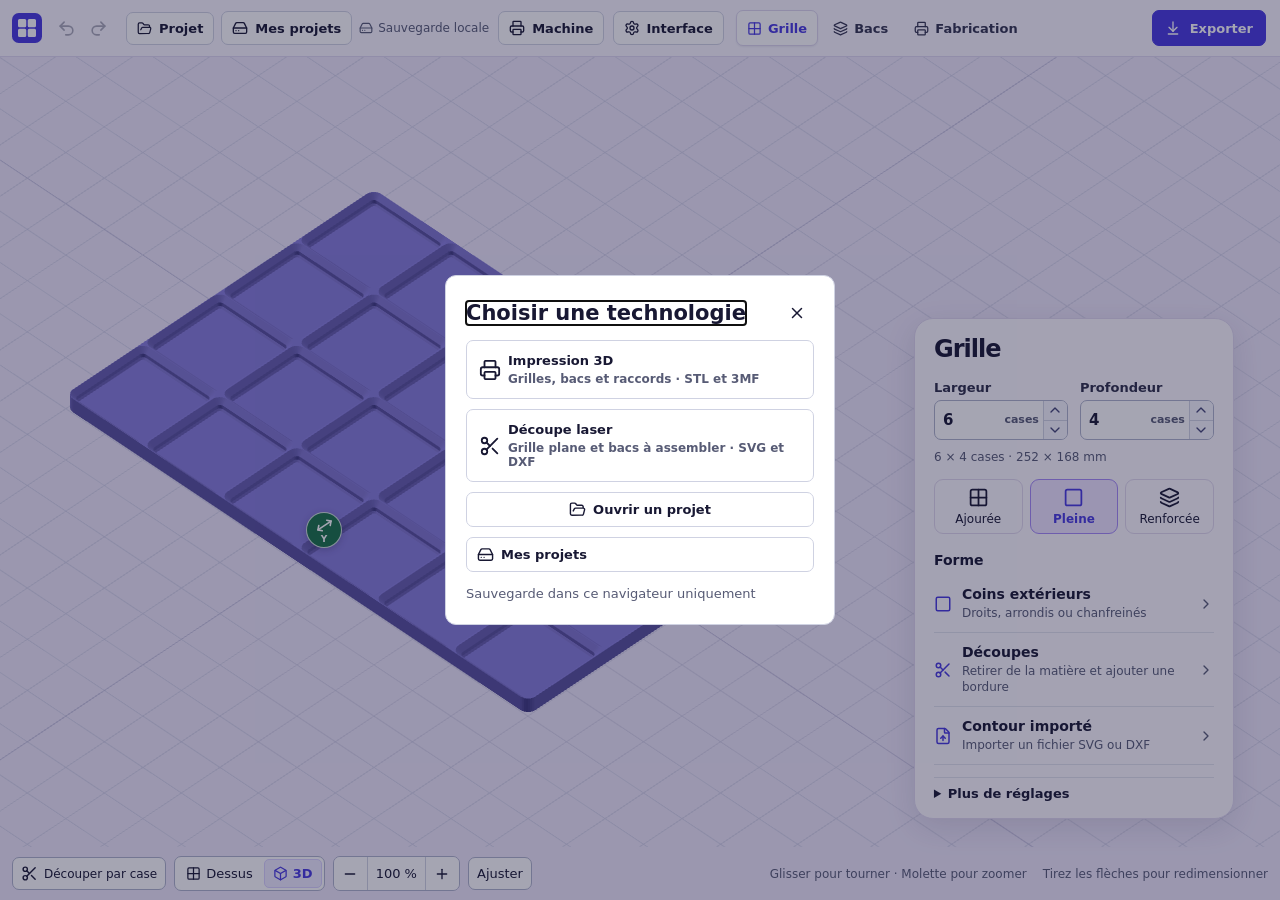
==== index.html @ 437041c2 "Publish browser-only Gridfinity workshop" ====
<!doctype html>
<html lang="fr">
  <head>
    <meta charset="UTF-8">
    <meta name="viewport" content="width=device-width, initial-scale=1.0, viewport-fit=cover, interactive-widget=resizes-content">
    <meta name="description" content="Concevez, découpez et préparez une grille Gridfinity pour l’impression 3D.">
    <meta name="theme-color" content="#ffffff">
    <link rel="icon" href="./gridfinity.svg" type="image/svg+xml">
    <title>Ultimate Gridfinity</title>
    <script type="module" crossorigin src="./assets/index-BSpb3ZmX.js"></script>
    <link rel="stylesheet" crossorigin href="./assets/index-CEDVmW9v.css">
  </head>
  <body>
    <div id="root"></div>
  </body>
</html>
---- assets/index-CEDVmW9v.css ----
:root{color:#181833;font-synthesis:none;--ink:#181833;--muted:#575b75;--border:#cfd2e2;--line:#e1e3ed;--accent:#4739df;--accent-hover:#382ac6;--accent-soft:#eeebff;--radius:7px;--workbench:#eee8fa;background:#fff;font-family:Inter,Segoe UI,system-ui,sans-serif}*,:before,:after{box-sizing:border-box}body{margin:0}button,input,select{color:inherit;font:inherit}button{cursor:pointer}button:disabled{opacity:.55;cursor:default}button:focus-visible,input:focus-visible,select:focus-visible,summary:focus-visible{outline:2px solid var(--accent);outline-offset:3px}button svg{flex:none}h1,h2,p,dl{margin:0}button,output{font-variant-numeric:tabular-nums}.visually-hidden{clip-path:inset(50%);white-space:nowrap;width:1px;height:1px;padding:0;position:absolute;overflow:hidden}.topbar{z-index:3;background:#f9f7ff;border-bottom:1px solid #ded8ef;grid-template-columns:minmax(max-content,1fr) auto minmax(max-content,1fr);align-items:center;min-height:57px;display:grid}.project-bar{align-items:center;gap:9px;padding:8px 12px;display:flex}.project-bar .project-controls{margin-left:4px}.brand-mark{flex:none}.stage-bar{display:contents}.stage-bar .primary{white-space:nowrap;grid-column:3;justify-self:end;width:auto;min-height:36px;margin-right:14px;padding:7px 12px;font-size:13px}.history-actions{gap:2px;display:flex}.history-actions button{width:30px;height:32px;padding:0}.history-actions button:disabled{opacity:.35;color:inherit;background:0 0}.technology-dialog .technology-choice{text-align:left;justify-content:flex-start;align-items:center;gap:12px;width:100%;margin-top:8px;padding:12px;display:flex}.technology-choice span{gap:4px;display:grid}.technology-choice small{color:var(--muted);font-size:12px}.outline-control{margin:12px 0}.grid-corner-controls{margin-bottom:12px}.corner-picker{grid-template-columns:1fr 1fr;gap:6px;margin:12px 0;display:grid}.corner-picker button{border:1px solid var(--border);border-radius:var(--radius);background:var(--panel,#fff);min-width:0;min-height:36px;color:var(--muted);padding:7px 6px;font-size:12px}.corner-picker button[aria-pressed=true]{border-color:var(--accent);background:var(--accent-soft);color:var(--accent)}.corner-picker .corner-preview{grid-column:1/-1;justify-items:center;gap:5px;display:grid}.corner-preview svg{width:100%;height:74px;overflow:visible}.corner-preview path{fill:var(--accent-soft);stroke:var(--accent);stroke-width:1.5px;vector-effect:non-scaling-stroke}.corner-preview circle{fill:var(--muted);opacity:.3}.corner-preview circle.active{fill:var(--accent);opacity:1}.corner-types{margin-bottom:10px}.corner-types button{flex-direction:column;flex:1;align-items:center;gap:4px;min-width:0;padding:7px 3px;font-size:12px;display:flex}.corner-types svg{fill:none;stroke:currentColor;stroke-width:1.8px;stroke-linecap:round;stroke-linejoin:round}.grid-corner-controls>.field{margin:10px 0}.outline-control .outline-preview{border:1px solid var(--line);border-radius:var(--radius);background:var(--workbench);width:100%;height:98px;fill:var(--accent-soft);stroke:var(--accent);stroke-width:.007px;margin:8px 0;padding:8px;display:block}.level-picker{border:1px solid var(--border);border-radius:var(--radius);background:var(--panel);align-items:center;gap:5px;min-width:0;padding:0 5px;display:flex}.level-picker select{min-width:0;max-width:100%;min-height:33px;color:var(--ink);background:var(--panel);border:0}.laser-toolpath{stroke:var(--accent);stroke-width:1px;stroke-dasharray:4 2;vector-effect:non-scaling-stroke;pointer-events:none}.laser-bin-fields{margin-top:12px}.laser-bin{cursor:pointer}.laser-bin :is(rect,path){fill-opacity:.42;stroke:var(--ink);stroke-width:1px;vector-effect:non-scaling-stroke}.laser-bin.selected :is(rect,path){stroke:var(--accent);stroke-width:2px}.laser-bin.conflict :is(rect,path){stroke:#b03c22;stroke-dasharray:4 2}.laser-bin text{fill:var(--ink);text-anchor:middle;dominant-baseline:central;font-weight:700}.laser-placement-target{cursor:pointer}.laser-placement-dot{fill:var(--accent);fill-opacity:.55;pointer-events:none}.laser-placement-target:is(:hover,:focus-visible) .laser-placement-dot{fill-opacity:1}.laser-bin-create,.laser-bin-measures{margin-block:12px}.laser-bin-options .checkbox-field{margin-top:8px}.laser-explode{align-items:center;gap:6px;display:inline-flex}.laser-explode[aria-pressed=true]{background:var(--accent-soft);color:var(--accent)}.laser-bin-view-select{max-width:100%;min-height:42px;font:inherit;color:var(--ink);background:var(--panel,white);border:1px solid var(--border);border-radius:var(--radius);padding:0 5px;font-size:16px;display:none}.laser-workbench-viewport{inset:0 var(--scene-reserve) 0 0;grid-template:minmax(0,1fr)/minmax(0,1fr);place-items:center;min-width:0;display:grid;position:absolute;overflow:hidden}.laser-panel-sheet{flex-direction:column;justify-content:center;align-items:center;gap:7px;width:min(94%,890px);height:92%;margin:0;display:flex}.laser-panel-sheet svg{width:100%;height:auto;max-height:calc(100% - 24px)}.laser-sheet-stock{fill:var(--panel,white)}.laser-panel-sheet path{fill-opacity:.4;stroke:var(--accent);stroke-width:1px;vector-effect:non-scaling-stroke}.laser-panel-sheet text{fill:var(--ink);text-anchor:middle;dominant-baseline:central;font-weight:700}.laser-panel-sheet figcaption{text-align:center;color:var(--muted);font-size:12px}.laser-interior-plan{-webkit-user-select:none;user-select:none;flex-direction:column;justify-content:center;align-items:center;gap:5px;width:min(90%,720px);height:88%;min-height:0;margin:0;display:flex}.laser-interior-plan svg{touch-action:none;width:100%;height:auto;min-height:0;max-height:calc(100% - 22px);display:block}.laser-interior-plan figcaption{color:var(--muted);text-align:center;font-size:12px}.laser-interior-rim,.laser-interior-floor{stroke-width:1px;vector-effect:non-scaling-stroke}.laser-interior-rim{fill:var(--accent-soft);stroke:var(--accent)}.laser-interior-floor{fill:var(--panel,white);stroke:var(--border)}.laser-divider{cursor:grab;touch-action:none}.laser-divider:active{cursor:grabbing}.laser-divider:focus{outline:none}.laser-divider-hit{stroke:#0000;stroke-width:26px;stroke-linecap:round;vector-effect:non-scaling-stroke}.laser-divider-shape,.laser-divider-number{stroke-width:1px;vector-effect:non-scaling-stroke;pointer-events:none}.laser-divider-shape{fill:#8394c4;stroke:#50628e}.laser-divider-number{fill:var(--panel,white);stroke:#50628e}.laser-divider:is(.selected,:hover) .laser-divider-shape{fill:var(--accent);stroke:var(--accent)}.laser-divider.selected .laser-divider-number{stroke:var(--accent);stroke-width:2px}.laser-divider:focus-visible .laser-divider-shape{stroke:var(--ink);stroke-width:1.5px;stroke-dasharray:3 2}.laser-divider text{fill:var(--ink);dominant-baseline:central;text-anchor:middle;pointer-events:none;font-weight:750}.laser-segment-controls{gap:13px;margin-top:12px;display:grid}.laser-interior-bin-picker{grid-template-columns:auto minmax(0,1fr);align-items:center;gap:8px}.laser-segment-controls .fields{gap:9px 12px;margin-top:0}.laser-divider-actions .secondary{justify-content:center;align-items:center;gap:5px;display:inline-flex}.laser-divider-add{grid-template-columns:repeat(2,minmax(0,1fr));display:grid}.laser-divider-add button{justify-content:center;min-width:0}.laser-divider-pick{flex-wrap:wrap;gap:5px;display:flex}.laser-divider-pick .secondary{min-width:40px;min-height:36px}.laser-divider-pick .secondary[aria-pressed=true]{border-color:var(--accent);background:var(--accent-soft);color:var(--accent)}.project-controls>button,.machine-trigger,.project-dialog .secondary,.control-details .secondary{align-items:center;gap:7px;display:flex}.project-dialog{border:1px solid var(--border);width:min(390px,100% - 30px);color:var(--ink);border-radius:11px;padding:20px}.project-dialog::backdrop{background:#17153762}.dialog-heading{justify-content:space-between;align-items:center;display:flex}.dialog-heading h2{font-size:21px}.project-dialog .secondary{width:100%;margin-top:10px}.machine-dialog{width:min(460px,100% - 24px);max-height:calc(100dvh - 24px)}.machine-dialog .dialog-heading h2:focus{outline:none}.machine-setup-help{margin-top:5px}.machine-profiles>.field,.machine-settings,.laser-stock-settings{margin-top:12px}.machine-dialog .input-wrap{height:44px}.machine-dialog .profile-form{border-top:1px solid var(--line);margin-top:14px;padding-top:3px}.machine-dialog .profile-form .secondary{width:auto}.machine-dialog .profile-form .icon-button{margin-top:10px}.machine-setup-actions{border-top:1px solid var(--line);grid-template-columns:minmax(0,1fr) minmax(0,1fr);align-items:stretch;gap:8px;margin-top:15px;padding-top:13px;display:grid}.machine-setup-actions .secondary{justify-content:center;margin-top:0}.machine-setup-actions button{min-width:0}.machine-trigger{white-space:nowrap}.machine-menu-dialog>:is(.field,.notice,.machine-empty,.machine-menu-measurement){margin-top:12px}.machine-menu-actions{margin-top:14px}.machine-menu-actions .secondary{justify-content:center}@media (width>=791px) and (width<=1100px){.project-bar :is(.machine-trigger,.interface-trigger) span{display:none}}@media (width>=791px) and (width<=900px) and (height>=561px){.project-controls>button span{display:none}}.step-nav{grid-column:2;align-items:center;gap:4px;display:flex}.step-nav button{border-radius:var(--radius);color:#33344f;white-space:nowrap;background:0 0;border:1px solid #0000;align-items:center;gap:6px;min-height:36px;padding:6px 10px;font-size:13px;font-weight:650;display:flex}.step-nav button:hover{background:#ffffff80}.step-nav button[aria-current]{color:var(--accent);background:#fff;border-color:#dcd6ed;box-shadow:0 1px 2px #2a244414}.workspace{--card-right:clamp(16px, 3.6vw, 56px);--card-width:clamp(255px, 25vw, 348px);--scene-reserve:calc(var(--card-right) + var(--card-width) + 12px);grid-template-rows:minmax(0,1fr);grid-template-columns:minmax(0,1fr);height:calc(100dvh - 57px);min-height:420px;display:grid;position:relative}.sidebar{right:var(--card-right);z-index:2;width:var(--card-width);background:#fcfaff;border:1px solid #dfd7ee;border-radius:19px;flex-direction:column;max-height:calc(100% - 132px);display:flex;position:absolute;bottom:clamp(65px,9vh,108px);box-shadow:0 9px 30px #30244f20}.step-body{overscroll-behavior:contain;scrollbar-width:thin;flex:1;min-height:0;padding:17px 19px;overflow:auto}.step-body .input-wrap{height:40px}.step-body .input-wrap input{padding-left:8px}.step-body .unit{padding-inline:3px 4px;font-size:11px}.step-body .number-stepper{flex-basis:24px}.workspace.drawing-open{--card-width:clamp(304px, 35vw, 490px)}[data-step=grid] .scene-dimension{display:none}[data-step=bins] .scene-dimension[style]{visibility:hidden;opacity:0;transition:opacity .12s,visibility 0s .24s}[data-step=bins] .scene-axis:is(:hover,:focus-within,:has(.scene-resize:active)) .scene-dimension[style]{visibility:visible;opacity:1;transition-delay:0s}.bin-drawing{border-bottom:1px solid var(--line);margin-bottom:16px;padding-bottom:13px}.drawing-heading{justify-content:space-between;align-items:center;gap:8px;margin-bottom:10px;display:flex}.drawing-heading h2{letter-spacing:-.035em;font-size:22px}.drawing-pdf{color:var(--accent);align-items:center;gap:5px;padding:5px 8px;display:flex}.drawing-caption{color:var(--muted);font-size:12px}.drawing-views{grid-template-columns:repeat(3,minmax(0,1fr));gap:6px;display:grid}.drawing-views button{border:1px solid var(--border);border-radius:var(--radius);background:#fff;justify-content:center;align-items:center;gap:5px;min-height:35px;padding:4px;font-size:13px;font-weight:650;display:flex}.drawing-views button[aria-pressed=true]{background:var(--accent-soft);color:var(--accent);border-color:#af9cf3}.drawing-sheet,.drawing-placeholder{aspect-ratio:1.5;width:100%;min-height:150px;max-height:min(29dvh,280px);margin-top:8px;display:block}.drawing-placeholder{text-align:center;color:var(--muted);place-items:center;font-size:13px;display:grid}.drawing-caption{margin-top:3px}.drawing-cut-position{color:var(--muted);align-items:center;gap:8px;font-size:12px;display:flex}.drawing-cut-position input{width:0;min-width:40px;accent-color:var(--accent);flex:1}.drawing-cut-position span:last-child{text-align:right;white-space:nowrap;min-width:62px}.drawing-stock{fill:#f0edf7;stroke:#817d94;stroke-width:1.15px;vector-effect:non-scaling-stroke}.drawing-sockets rect{fill:#fff;stroke:#a39cb2;stroke-width:.8px;vector-effect:non-scaling-stroke}.drawing-cut{fill:#e3d6ff;stroke:#a083da;stroke-width:.85px;vector-effect:non-scaling-stroke}.drawing-selected{stroke:#32235c;stroke-width:2px;vector-effect:non-scaling-stroke}.drawing-hatch{fill:none;stroke:#9b7ded;stroke-width:.85px;vector-effect:non-scaling-stroke}.drawing-dimension line{stroke:#36334d;stroke-width:1px;vector-effect:non-scaling-stroke}.drawing-dimension text{fill:var(--ink);font-weight:700}.card-heading{justify-content:space-between;align-items:center;gap:8px;display:flex}.card-action{color:var(--accent);white-space:nowrap;background:0 0;border:0;border-radius:5px;align-items:center;gap:5px;padding:5px 6px;font-size:13px;font-weight:650;display:flex}.card-action:hover:not(:disabled){background:var(--accent-soft)}.grid-card-size{color:var(--muted);margin-top:10px;font-size:12px}.sidebar .grid-types{background:0 0;border:0;gap:7px;padding:0}.sidebar .grid-types button{border:1px solid #e1d9ed;border-radius:9px;align-content:center;justify-items:center;gap:4px;min-height:55px;font-size:12px;display:grid}.sidebar .grid-types button[aria-pressed=true]{background:#eee5ff;border-color:#a58af6}.sidebar .grid-card-options{border:0;border-top:1px solid var(--line);border-radius:0;padding:8px 0 0}.grid-card-options .grid-modes{margin:10px 0}.bin-color-swatch{vertical-align:-2px;border:1px solid #18183330;border-radius:4px;flex:none;width:15px;height:15px;display:inline-block}.bin-color-field{align-items:center;gap:5px;font-size:12px;font-weight:650;display:flex}.bin-color-field input{border:1px solid var(--border);cursor:pointer;background:#fff;border-radius:7px;width:34px;height:32px;padding:3px}.section-title{margin-bottom:16px}.section-title h1{letter-spacing:-.04em;font-size:24px;font-weight:745;line-height:1.14}.section-title p{color:var(--muted);margin-top:5px;font-size:13px;line-height:1.4}.dimension-settings{border-top:1px solid var(--line);margin-top:12px;padding-top:12px}.dimension-settings>.custom-units{margin-bottom:10px}.primary{border:1px solid var(--accent);border-radius:var(--radius);background:var(--accent);color:#fff;justify-content:center;align-items:center;gap:9px;width:100%;min-height:49px;padding:11px 9px;font-size:15px;font-weight:700;display:flex}.primary:hover:not(:disabled){background:var(--accent-hover)}.segments{border:1px solid var(--border);border-radius:var(--radius);background:#f7f7fc;margin-bottom:18px;padding:3px;display:flex}.segments button{background:0 0;border:1px solid #0000;border-radius:5px;flex:1;min-height:33px;font-size:14px}.segments button[aria-pressed=true]{color:var(--accent);background:#fff;border-color:#c8c2fa;font-weight:700}.grid-modes{grid-template-columns:repeat(2,minmax(0,1fr));gap:3px;display:grid}.grid-modes button,.custom-units button{white-space:nowrap;padding-inline:5px;font-size:13px}.custom-units{margin-bottom:12px}.fields{grid-template-columns:repeat(2,minmax(0,1fr));gap:13px 12px;display:grid}.field{color:#2d2e48;align-content:end;gap:5px;min-width:0;font-size:13px;font-weight:560;display:grid}.field select{border-radius:var(--radius);background:#fff;border:1px solid #aeb3ca;width:100%;min-width:0;height:39px;padding:5px 8px;font-size:14px}.variant-setting{margin-top:15px}.grid-types{gap:3px;margin-bottom:0}.grid-types button{flex:1 1 0;padding-inline:4px;font-size:13px}.variant-setting .help{margin-top:6px}.input-wrap{border-radius:var(--radius);background:#fff;border:1px solid #aeb3ca;align-items:center;min-width:0;height:50px;display:flex}.input-wrap:focus-within{border-color:var(--accent);box-shadow:0 0 0 2px #4739df24}.input-wrap.invalid{border-color:#b14229}.input-wrap input{width:100%;min-width:0;color:var(--ink);font-variant-numeric:tabular-nums;background:0 0;border:0;outline:none;padding:8px 0 8px 10px;font-size:15px}.input-wrap input:focus-visible{outline:none}.unit{color:var(--muted);padding:0 7px 0 4px;font-size:12px}.number-stepper{border-left:1px solid var(--border);flex:0 0 31px;grid-template-rows:1fr 1fr;align-self:stretch;display:grid}.number-stepper button{color:#424474;touch-action:manipulation;background:#f6f6fd;border:0;place-items:center;padding:0;display:grid}.number-stepper button:first-child{border-radius:0 6px 0 0}.number-stepper button:last-child{border-top:1px solid var(--border);border-radius:0 0 6px}.number-stepper button:hover:not(:disabled){background:var(--accent-soft);color:var(--accent)}.number-stepper button:focus-visible{z-index:1;outline-offset:-2px}.measurement{border:1px solid var(--line);border-radius:var(--radius);background:#f9f9fe;margin-top:22px;padding:8px 11px;font-size:13px}.measurement div{justify-content:space-between;gap:8px;padding:7px 0;display:flex}.measurement div+div{border-top:1px solid var(--line)}.measurement dt{color:var(--muted)}.measurement dd{white-space:nowrap;font-variant-numeric:tabular-nums;margin:0;font-weight:720}.help{color:var(--muted);margin-top:13px;font-size:13px;line-height:1.5}.sample{color:var(--accent);background:0 0;border:none;justify-content:center;align-items:center;gap:7px;margin-top:15px;padding:8px 0;font-size:13px;font-weight:640;display:flex}.sample:hover{text-decoration:underline}.shape-buttons{grid-template-columns:repeat(2,minmax(0,1fr));gap:9px;display:grid}.shape-buttons button{border-radius:var(--radius);background:#fff;border:1px solid #aeb3ca;align-content:center;justify-items:center;gap:6px;min-height:72px;padding:8px 4px;font-size:14px;font-weight:580;display:grid}.shape-buttons button.active,.shape-buttons button:hover:not(:disabled){border-color:var(--accent);background:var(--accent-soft)}.shape-buttons button.active svg{color:var(--accent)}.cut-section,.print-list,.draw-help{border-top:1px solid var(--line);margin-top:20px;padding-top:16px}.cut-list{scrollbar-width:thin;gap:4px;max-height:126px;margin-bottom:13px;display:grid;overflow:auto}.cut-row{border-radius:var(--radius);min-height:38px;display:flex}.cut-row.active,.files li.active{background:var(--accent-soft)}.cut-row:hover,.files li:hover{background:#f3f1ff}.cut-row>button:first-child{text-align:left;background:0 0;border:0;flex:1;align-items:center;gap:9px;padding:8px;font-size:14px;display:flex}.cut-row.active>button:first-child{font-weight:720}.icon-button{background:0 0;border:0;border-radius:5px;place-items:center;padding:8px;display:inline-grid}.icon-button:hover{color:var(--accent);background:#e6e1ff}.vertices{color:#31324e;margin-top:13px;font-size:13px}.vertices summary{cursor:pointer;width:fit-content;font-weight:650}.reference-mode{margin-bottom:11px}.reference-mode button{font-size:12px}.vertex-choice{align-items:center;gap:10px;margin:9px 0;display:flex}.vertex-choice select{border:1px solid var(--border);background:#fff;border-radius:5px;flex:1;min-width:0;padding:6px 8px}.draw-help h2{font-size:15px}.draw-help p{color:var(--muted);margin:5px 0 9px;font-size:13px;line-height:1.45}.draw-actions{align-items:center;gap:7px;display:flex}.secondary{border:1px solid var(--border);border-radius:var(--radius);background:#fff;padding:8px 10px;font-size:13px;font-weight:650}.control-details{border:1px solid var(--line);border-radius:var(--radius);margin-top:12px;padding:9px 10px}.control-details summary{cursor:pointer;font-size:13px;font-weight:700}.control-details .fields,.control-details>.field,.profile-form>.field{margin-top:10px}.control-details .help{margin:8px 0}.control-actions{align-items:center;gap:8px;display:flex}.profile-apply{margin-top:7px}.text-field{border-radius:var(--radius);background:#fff;border:1px solid #aeb3ca;width:100%;padding:8px 9px}.bin-suggestion{margin:8px 0;font-size:13px}.space-actions{gap:6px;display:grid}.checkbox-field{align-items:center;gap:7px;margin-top:10px;font-size:13px;display:flex}.cut-border-controls>.field{margin-top:8px}.control-heading{margin-bottom:9px;font-size:14px;font-weight:740}.connector-setting{margin-top:16px}.connector-setting>.field+.field,.connector-setting .help{margin-top:8px}.clearance-presets,.connector-filter{align-items:center;gap:6px;margin-top:8px;display:flex}.clearance-presets{flex-wrap:wrap}.clearance-presets button{padding:5px 7px;font-size:12px}.clearance-presets button[aria-pressed=true]{border-color:var(--accent);color:var(--accent);background:var(--accent-soft)}.connector-comparison{margin-top:12px}.connector-filter{font-size:12px}.connector-filter input{accent-color:var(--accent)}.connector-choices,.junction-rows{margin:8px 0 0;padding:0;list-style:none}.connector-choices li,.junction-rows li{border-top:1px solid var(--line);padding:8px 5px;font-size:13px}.connector-choices li.active,.junction-rows li.active{background:var(--accent-soft)}.connector-choices small,.junction-rows small{color:var(--muted);overflow-wrap:anywhere;margin-top:3px;display:block}.connector-choices .connector-best{color:#176554;font-weight:700}.connector-choices .file-download{margin-top:5px}.junction-list{margin-bottom:10px}.junction-count{color:var(--muted);margin-left:5px;font-weight:550}.junction-rows li{justify-content:space-between;align-items:flex-start;gap:5px;display:flex}.junction-rows .junction-open{color:#854516}.connector-status{margin-block:7px}.usable-area,.assembled-size{color:var(--muted);flex-wrap:wrap;justify-content:space-between;gap:4px 8px;font-size:13px;display:flex}.usable-area{margin-top:12px}.assembled-size{margin-top:6px}.usable-area strong,.assembled-size strong{color:var(--ink)}.print-summary{letter-spacing:-.02em;font-size:18px;font-weight:740}.cell-count{color:#87530f;margin-top:4px;font-size:13px;font-weight:650}.notice{border-radius:var(--radius);color:#754711;background:#fff7ea;border:1px solid #edd2a7;margin:10px 0;padding:9px 10px;font-size:13px;line-height:1.38}.notice.error{color:#8d2e1a;background:#fff1ed;border-color:#efc7bc}.files{margin:11px 0 0;padding:0;list-style:none}.files li{border-top:1px solid var(--line);justify-content:space-between;align-items:center;gap:3px;min-height:46px;padding:4px;display:flex}.file-piece{text-align:left;background:0 0;border:0;flex:1;align-items:center;gap:9px;padding:4px 0;font-size:13px;display:flex}.file-piece small{color:var(--muted);margin-top:2px;font-size:12px;display:block}.file-number{background:var(--accent-soft);min-width:25px;height:25px;color:var(--accent);border-radius:50%;place-items:center;font-weight:720;display:grid}.file-download{border:1px solid var(--border);background:#fff;border-radius:5px;justify-content:center;align-items:center;gap:4px;min-height:31px;padding:4px 6px;font-size:12px;display:flex}.file-download:hover:not(:disabled){border-color:var(--accent);color:var(--accent)}.clip-file>span{padding-left:5px;font-size:13px}.clip-file strong{color:#087c6e;margin-left:4px}.download-status{color:#276c60;text-align:center;overflow-wrap:anywhere;margin-top:7px;font-size:12px}.print-tabs{margin-bottom:13px}.print-tabs+.download-status{margin-bottom:10px}.print-tabs button{min-width:0;padding-inline:2px;font-size:12px}.workspace.notice-open{--card-right:20px;--card-width:clamp(268px, 23vw, 314px);background:var(--workbench)}.notice-open .sidebar{max-height:calc(100% - 56px);top:28px;bottom:auto}.notice-preview{min-width:0;min-height:0;padding:19px calc(var(--scene-reserve) + 12px) 11px 22px;grid-template-rows:minmax(0,1fr) auto;display:grid}.notice-scroll{min-height:0;padding:9px 7px 12px;overflow:auto}.notice-spread{grid-template-columns:repeat(2,minmax(0,1fr));place-items:start center;gap:14px;display:grid}.notice-spread:has(>:only-child){grid-template-columns:minmax(0,1fr)}.notice-paper{background:#fff;border:1px solid #dad3e9;border-radius:5px;width:min(100%,70.7dvh - 111.706px);min-width:0;height:auto;font-family:Arial,Helvetica,sans-serif;display:block;box-shadow:0 5px 15px #30244f18}.notice-spread.enlarged{grid-template-columns:minmax(595px,1fr)}.notice-spread.enlarged .notice-paper{width:min(100%,680px)}.notice-pagination{justify-content:center;align-items:center;gap:9px;display:flex}.notice-pagination button{place-items:center;min-height:32px;padding:3px 7px;display:inline-grid}.notice-pagination .notice-zoom{align-items:center;gap:5px;margin-left:5px;display:inline-flex}.notice-pagination output,.notice-empty{color:var(--muted);font-size:13px}.notice-empty{text-align:center;margin:30px auto}.notice-sections{gap:7px;margin-block:5px 13px;display:grid}.notice-sections button{text-align:left;align-items:center;gap:8px;min-height:41px;display:flex}.notice-sections button svg:last-child{margin-left:auto}.notice-sections button[aria-pressed=true]{color:var(--accent);background:var(--accent-soft);border-color:#bbb1f2}.notice-download{margin-bottom:8px}.notice-ink{margin-bottom:12px}.notice-ink button{font-size:12px}@media (width<=1090px){.notice-spread{grid-template-columns:minmax(0,1fr)}.notice-paper:nth-child(2){display:none}}.plan{background:var(--workbench);grid-area:1/1;grid-template-rows:minmax(0,1fr) auto;grid-template-columns:auto minmax(0,1fr);min-width:0;min-height:0;display:grid;overflow:hidden}.plan-heading,.plan-footer{justify-content:space-between;align-items:center;gap:12px;padding:9px 12px;display:flex}.plan-heading{grid-area:2/1}.plan-footer{grid-area:2/2;justify-self:end}.plan-tools{flex-wrap:wrap;flex:auto;align-items:center;gap:8px;display:flex}.cell-tool{border-radius:var(--radius);white-space:nowrap;background:#fff;border:1px solid #aeb3ca;align-items:center;gap:6px;min-height:33px;padding:5px 8px;font-size:12px;display:flex}.cell-tool[aria-pressed=true]{color:#794207;background:#ffecd0;border-color:#b5640b}.view-switch{border-radius:var(--radius);background:#fff;border:1px solid #aeb3ca;gap:2px;padding:2px;display:flex}.view-switch button{white-space:nowrap;background:0 0;border:1px solid #0000;border-radius:5px;justify-content:center;align-items:center;gap:5px;height:29px;padding:0 8px;font-size:13px;display:flex}.view-switch button[aria-pressed=true]{background:var(--accent-soft);color:var(--accent);border-color:#d9d1ff;font-weight:680}.view-switch button:hover:not(:disabled){color:var(--accent)}.zoom-tools{flex:none;align-items:center;gap:8px;display:flex}.zoom-tools button,.zoom-tools output{background:#fff;place-items:center;height:33px;padding:0 8px;font-size:13px;display:grid}.zoom-tools button:hover:not(:disabled){color:var(--accent);background:var(--accent-soft)}.zoom-group{border-radius:var(--radius);border:1px solid #aeb3ca;display:flex;overflow:hidden}.zoom-group button{border:0;width:33px}.zoom-group button:focus-visible{outline-offset:-3px}.zoom-group output{border-left:1px solid var(--border);border-right:1px solid var(--border);min-width:59px}.fit-button{border-radius:var(--radius);border:1px solid #aeb3ca}.paper{grid-area:1/1/2/-1;min-height:0;display:grid;position:relative}.plan-canvas{display:contents}.mobile-tool-icon,.mobile-panel-bar{display:none}.plan-canvas>svg{touch-action:none;-webkit-user-select:none;user-select:none;cursor:grab;width:100%;height:100%;min-height:0;transition:opacity .18s;display:block}.plan-canvas>svg:active{cursor:grabbing}.plan-canvas>svg.drawing,.plan-canvas>svg.drawing *{cursor:crosshair}.plan-canvas.showing-3d>svg{opacity:0;pointer-events:none}.scene3d{opacity:0;pointer-events:none;background:var(--workbench);min-height:0;transition:opacity .24s;display:grid;position:absolute;inset:0;overflow:hidden}.scene3d.active{opacity:1;pointer-events:auto}.scene3d canvas{touch-action:none;cursor:grab;width:100%;height:100%;min-height:0;display:block}.scene3d canvas:active{cursor:grabbing}.scene3d canvas:focus-visible{outline:2px solid var(--accent);outline-offset:-3px}.scene-labels{pointer-events:none;position:absolute;inset:0}.scene-labels span{color:#4231c5;background:#fff;border:1px solid #5a45cf;border-radius:50%;place-items:center;min-width:25px;min-height:25px;padding:2px 4px;font-size:12px;font-weight:740;display:grid;position:absolute;top:0;left:0;box-shadow:0 1px 4px #30246b28}.scene-labels .selected{color:#fff;background:var(--accent)}.scene-options{bottom:7px;left:0;right:var(--scene-reserve);pointer-events:none;flex-wrap:wrap;justify-content:center;align-items:center;gap:10px;padding-inline:8px;display:flex;position:absolute}.print-visibility{pointer-events:auto}.print-visibility-select{display:none}.explode-button{pointer-events:auto;background:#fff;border:1px solid #c8c3e4;border-radius:8px;justify-content:center;align-items:center;gap:6px;min-height:43px;display:flex;box-shadow:0 2px 5px #30246b0c}.explode-button:hover,.explode-button[aria-pressed=true]{color:#3928c7;background:#e8e1ff}.scene-dimensions{pointer-events:none;position:absolute;inset:0}.scene-dimension{color:#fff;pointer-events:auto;background:#201c2d;border-radius:17px;width:130px;padding:6px 7px 5px 11px;position:absolute;top:0;left:0;box-shadow:0 3px 12px #28213b2e}.scene-dimension:not([style]){visibility:hidden}.scene-resize{background:var(--axis-color);color:#fff;cursor:grab;touch-action:none;-webkit-user-select:none;user-select:none;pointer-events:auto;border:1px solid #ffffffc9;border-radius:50%;grid-template-rows:18px 10px;align-content:center;place-items:center;width:36px;height:36px;display:grid;position:absolute;top:0;left:0;box-shadow:0 2px 7px #27204b45}.scene-resize:not([style]){visibility:hidden}.scene-resize svg{transform:rotate(var(--resize-angle));pointer-events:none}[data-axis=width]{--axis-color:#a92c40}[data-axis=depth]{--axis-color:#187347}[data-axis=height]{--axis-color:#2257ad}.scene-axis-letter{pointer-events:none;font-size:9px;font-weight:800;line-height:1}.scene-resize:hover,.scene-resize:active{background:color-mix(in srgb, var(--axis-color), black 18%)}.scene-resize:active{cursor:grabbing}.scene-resize:focus-visible{outline:2px solid var(--axis-color);outline-offset:3px}.section-indicator{color:#392589;background:#e7e1ff;border-radius:7px;margin:0;padding:6px 10px;font-size:12px;font-weight:650}.drawing-selection{margin-bottom:10px}.stretch-feedback{z-index:1;border-radius:var(--radius);color:#165c4b;pointer-events:none;background:#f5fffa;border:1px solid #b3d9ce;max-width:min(380px,100% - 24px);padding:8px 11px;font-size:13px;font-weight:650;position:absolute;bottom:12px;left:12px}.stretch-feedback.blocked{color:#834b19;background:#fff6e9;border-color:#eccb9b}.scene-dimension .field{color:#ece7fa;gap:1px}.scene-dimension .field label{white-space:nowrap;font-size:11px}.scene-dimension .input-wrap{background:0 0;border:0;border-radius:5px;height:31px}.scene-dimension .input-wrap:focus-within{box-shadow:0 0 0 2px #a99aff}.scene-dimension .input-wrap.invalid{box-shadow:0 0 0 2px #fba287}.scene-dimension .input-wrap input{color:#fff;padding:1px 0;font-size:17px;font-weight:720}.scene-dimension .unit{color:#e0d9f2;padding:0 4px 0 0;font-size:10px}.scene-dimension .number-stepper{border:0;flex-basis:23px}.scene-dimension .number-stepper button{color:#fff;background:#ffffff16;border-color:#ffffff28}.scene-dimension .number-stepper button:hover:not(:disabled){color:#fff;background:#ffffff34}.scene-dimension .number-stepper svg{width:13px;height:13px}.explode-button{min-height:38px;color:var(--accent);padding:6px 14px;font-size:13px;font-weight:680}.scene-help{color:var(--muted);flex-wrap:wrap;align-items:center;gap:5px 16px;font-size:12px;display:flex}.scene-conflict-note{color:#8d430a;font-weight:650}.scene-fit-bin{border-radius:var(--radius);color:#783706;background:#fff7e9;border:1px solid #a65b26;max-width:calc(100% - 24px);min-height:38px;padding:7px 12px;font-size:13px;font-weight:700;position:absolute;top:12px;left:12px;box-shadow:0 2px 8px #34204726}.scene-fit-bin:hover{background:#ffe9cc}.scene-touch{display:none}.scene-clip-note{align-items:center;gap:5px;display:inline-flex}.viewer-status{border:1px solid var(--border);color:var(--muted);background:#fff;border-radius:6px;padding:5px 8px;font-size:12px;position:absolute;inset:8px 8px auto auto}.scene-unavailable{color:var(--muted);font-size:12px}.empty-plan{color:var(--muted);text-align:center;pointer-events:none;place-self:center;padding:10px;position:absolute}.dimensions{pointer-events:none;text-anchor:middle;fill:var(--ink);font-weight:740}.dimensions line{stroke:#30304b;stroke-width:1px;vector-effect:non-scaling-stroke}.stock,.socket-rim,.socket-floor,.cut-shape,.cut-handle,.affected,.affected-split,.seam,.clip,.print-piece{vector-effect:non-scaling-stroke}.stock{fill:#ece8ff;stroke:#494569;stroke-width:1.25px}.sockets{pointer-events:none}.socket-rim{fill:#ffffff65;stroke:#696485;stroke-width:.85px}.socket-floor{fill:#fefeff;stroke:#6c688c;stroke-width:.8px}.magnet-pocket{fill:#c4b9e5;stroke:#69598e;stroke-width:.9px;vector-effect:non-scaling-stroke}.weight-pocket{fill:none;stroke:#69598e;stroke-dasharray:3 2;vector-effect:non-scaling-stroke}.screw-hole{fill:#51466f}.edge-guides{pointer-events:none}.edge-guides line{stroke:#9c550d;stroke-width:1.2px;stroke-dasharray:3 3;vector-effect:non-scaling-stroke}.edge-guides text{fill:#794207;stroke:#fffefa;stroke-width:3px;paint-order:stroke;stroke-linejoin:round;vector-effect:non-scaling-stroke;font-weight:720}.affected{fill:#ffd78c31;stroke:#b16a239e;stroke-width:1px;stroke-dasharray:4 3}.affected-split{fill:#6857ef17;stroke:#5743bda8;stroke-width:1px;stroke-dasharray:4 3}.cut-shape{fill:#ffbf5965;stroke:#b5640b;stroke-width:1.3px;stroke-dasharray:6 4;cursor:move}.cut-shape.selected{stroke:#c26903;stroke-width:1.8px}.cut-border{fill:#52a6a68a;stroke:#276d74;stroke-width:1px;vector-effect:non-scaling-stroke;pointer-events:none}.cut-handle{fill:#fff6e9;stroke:#c26903;stroke-width:1.7px;cursor:crosshair}.cell-hit{fill:#0000;stroke:#0000;cursor:crosshair;vector-effect:non-scaling-stroke}.cell-hit:hover,.cell-hit:focus-visible{fill:#f4a94b4d;stroke:#a25512;stroke-width:1.2px;outline:none}.scene3d canvas[data-placement-target=available]:not(:active){cursor:copy}.scene3d canvas[data-placement-target=blocked]:not(:active){cursor:not-allowed}.placement-hint{color:#276c60;font-size:13px;font-weight:650}.placement-hint.blocked{color:#8d2e1a}.bin-slot{cursor:pointer}.bin-outline{fill-opacity:.33;stroke-width:1.5px;vector-effect:non-scaling-stroke}.bin-slot.selected .bin-outline,.bin-slot:focus-visible .bin-outline{fill-opacity:.55;stroke-width:2.5px}.bin-slot.conflict .bin-outline{fill:#f89882;stroke:#a94230;stroke-dasharray:4 2}.bin-slot text{text-anchor:middle;dominant-baseline:central;fill:#2b2542;pointer-events:none;paint-order:stroke;stroke:#fff;stroke-width:2px;vector-effect:non-scaling-stroke;font-weight:740}.bin-divider,.bin-notch{vector-effect:non-scaling-stroke;pointer-events:none}.bin-divider{stroke:#463a64;stroke-width:1.25px;opacity:.65}.bin-notch{stroke:#fff;stroke-width:3px;stroke-linecap:round}.bin-space-preview{fill:#55b7a52b;stroke:#168370;stroke-dasharray:6 4;stroke-width:2px;vector-effect:non-scaling-stroke;pointer-events:none}.key.bin-space-key{background:#e2f2ee;border:1px dashed #168370}.add-bin{color:var(--accent);align-items:center;gap:7px;display:flex}.bin-count{margin-bottom:10px;font-size:13px;font-weight:680}.bins-list>summary{align-items:center;gap:5px;min-height:20px;display:flex}.bins-list>summary>.bin-caption{margin-left:auto}.bins-list[open]>summary>svg{transform:rotate(180deg)}.bins-list .cut-list{margin:8px 0 0}.bin-inspector{border:1px solid var(--line);background:#faf9fe;border-radius:10px;margin-top:12px}.bin-inspector-header{justify-content:space-between;align-items:center;gap:4px;padding:10px;display:flex}.bin-inspector-header>div:first-child{overflow-wrap:anywhere;min-width:0}.bin-inspector-header h2{font-size:16px}.bin-inspector-header .bin-caption{white-space:nowrap}.bin-caption{color:var(--muted);font-size:12px;font-weight:500}.bin-inspector-actions{align-items:center;gap:3px;display:flex}.bin-inspector-actions .icon-button{width:26px;height:32px;padding:0}.bin-inspector>.notice{margin:0 10px 10px}.bin-inspector>.notice>button{margin-top:7px;display:flex}.bin-supports{margin:0 10px 8px}.bin-inspector-body{border-top:1px solid var(--line);padding:10px}.bin-inspector-body .fields{gap:9px 8px}.bin-size-label{margin-top:7px}.bin-stack-action{justify-content:center;width:100%;margin-top:10px}.bin-options{border:0;border-top:1px solid var(--line);border-radius:0;margin:0}.bin-option-group{border-top:1px solid var(--line);margin-top:10px;padding-top:10px}.bin-option-group .control-heading{margin:0;font-size:13px}.bin-separate-action{margin-top:10px}.bin-height-sizes{color:var(--muted);margin:5px 0 12px;padding:0;font-size:12px;line-height:1.6;list-style:none}.bin-file-height{color:var(--muted);margin-top:3px;display:block}.draft{pointer-events:none}.draft polyline{fill:none;stroke:#b5640b;stroke-width:1.5px;vector-effect:non-scaling-stroke}.draft circle{fill:#b5640b}.seam{stroke:#5847df;stroke-width:1.8px;stroke-dasharray:7 4;pointer-events:none}.seam.missing{stroke:#aa3d25}.seam.inspected{stroke-width:3.2px}.seam.muted,.link-muted{opacity:.28}.junction-label{fill:#302162;stroke:#fff;stroke-width:2.5px;paint-order:stroke;vector-effect:non-scaling-stroke;pointer-events:none;font-weight:750}.clip{fill:#48c8b5;stroke:#056f61;stroke-width:1.15px}.print-piece{stroke:#5f5778;stroke-width:1px;cursor:grab}.print-piece.highlighted{fill:#c9bfff;stroke:var(--accent);stroke-width:2px}.piece-number{cursor:grab}.piece-number circle{fill:#fff;stroke:var(--accent);stroke-width:1.5px;vector-effect:non-scaling-stroke}.piece-number text{text-anchor:middle;dominant-baseline:central;fill:var(--accent);pointer-events:none;font-weight:730}.piece-number.highlighted circle{fill:var(--accent)}.piece-number.highlighted text{fill:#fff}.plan-footer{min-height:47px}.legend{color:#373952;flex-wrap:wrap;gap:8px 16px;font-size:12px;display:flex}.legend span{white-space:nowrap;align-items:center;gap:6px;display:flex}.key{background:#ece8ff;border:1px solid #696485;border-radius:3px;width:15px;height:14px}.key.cut{background:#ffecd0;border:1px dashed #b5640b}.key.cut-border-key{background:#a2d0d0;border-color:#276d74}.key.join{border:0;border-top:2px dashed #5847df;border-radius:0;height:0}.key.clip-key{background:#6dd4c4;border-color:#056f61}.key.opening{background:0 0;border-color:#8f89a9}.key.magnet{background:#c4b9e5;border-color:#69598e;border-radius:50%}.key.weight-pocket-key{border:1px dashed #69598e}.key.screw-hole-key{background:#51466f;border-radius:50%}.key.bin-key{background:#f4c9a6;border-color:#b57540}.scale{text-align:center;white-space:nowrap;flex:none;min-width:2px;font-size:11px}.scale span{width:max-content;display:block;position:relative;left:50%;transform:translate(-50%)}.scale i{border:1px solid #45445f;border-top-width:0;height:6px;display:block}@media (pointer:coarse){.scene-mouse{display:none}.scene-touch{display:inline}}@media (prefers-reduced-motion:reduce){.scene3d,.plan-canvas>svg{transition:none}}.junction-editor{border:1px solid var(--line);background:var(--accent-soft);border-radius:10px;margin:0 0 14px;padding:10px 12px}.junction-editor h2{margin:0;font-size:16px}.junction-editor .field{margin:8px 0}.junction-editor .help{margin:5px 0 0}.scene-junctions{pointer-events:none;position:absolute;inset:0}.scene-junctions .junction-pin{color:#3c2a9c;pointer-events:auto;background:#fff;border:1px solid #5744d1;border-radius:9px;place-items:center;min-width:30px;height:29px;padding:0 6px;font-size:12px;font-weight:750;display:grid;position:absolute;top:0;left:0;box-shadow:0 2px 6px #24194845}.scene-junctions .junction-pin:not([style]){visibility:hidden}.scene-junctions .junction-pin.position{border-radius:50%;width:20px;min-width:20px;height:20px;padding:0}.scene-junctions .junction-pin[aria-pressed=true],.scene-junctions .junction-pin:hover{color:#fff;background:#4a36cf}.scene-junctions .junction-pin.warning:not([aria-pressed=true]):not(:hover){color:#932f13;border-color:#aa3d25}.junction-pin circle{fill:#fff;stroke:#5744d1;stroke-width:1.3px;vector-effect:non-scaling-stroke;cursor:pointer}.junction-pin text{fill:#3c2a9c;pointer-events:none;font-weight:750}.junction-pin.selected circle,.junction-pin:hover circle,.junction-pin:focus-visible circle{fill:#4a36cf}.junction-pin.selected text,.junction-pin:hover text,.junction-pin:focus-visible text{fill:#fff}.junction-pin.warning:not(.selected):not(:hover) circle{stroke:#aa3d25}.junction-hint{background:var(--panel);color:var(--ink);pointer-events:none;border-radius:7px;margin:0;padding:6px 9px;font-size:12px;position:absolute;top:10px;left:12px}:root{--ready-bg:#f2fbf7;--ready-ink:#21634f;--ready-line:#c2ddd2;--warning-bg:#fff7ea;--warning-ink:#754711;--warning-line:#edd2a7}.interface-trigger{white-space:nowrap;align-items:center;gap:6px;display:inline-flex}.interface-dialog .field{margin-block:18px}.interface-label{margin-bottom:7px;font-size:13px;font-weight:700}.appearance-options{margin-bottom:0}.appearance-options button{justify-content:center;align-items:center;gap:6px;display:flex}.drawer-height-field{margin-block:12px}.drawer-height-field .help{margin-top:5px}.drawer-clearance,.print-preflight{border:1px solid var(--ready-line);background:var(--ready-bg);color:var(--ready-ink);border-radius:9px;margin-block:9px;padding:9px 10px;font-size:13px;line-height:1.4}.drawer-clearance.warning,.print-preflight.warning{border-color:var(--warning-line);background:var(--warning-bg);color:var(--warning-ink)}.drawer-clearance p{margin-top:3px}.drawer-clearance ul{margin:5px 0;padding-left:17px}.print-preflight h3{align-items:center;gap:6px;margin:0 0 3px;font-size:14px;display:flex}.print-preflight .help{color:inherit}.print-preflight .drawer-clearance{margin:8px 0 5px}.preflight-actions{flex-wrap:wrap;gap:6px;margin-top:8px;display:flex}.preflight-actions button{font-size:12px}.preflight-issues{margin:5px 0 0;padding:0;list-style:none}.preflight-issues li{flex-wrap:wrap;align-items:center;gap:5px;padding:5px 0;display:flex}.preflight-issues li+li{border-top:1px solid var(--warning-line)}.preflight-issues small{flex-basis:100%}.preflight-issues .file-download{min-height:27px}:root[data-theme=dark]{--lightningcss-light: ;--lightningcss-dark:initial;color-scheme:dark;color:#eeedf7;--ink:#eeedf7;--muted:#b6b3cb;--border:#53536f;--line:#3e3b55;--accent:#b8acff;--accent-hover:#6753e6;--accent-soft:#373057;--workbench:#202036;--panel:#27263a;--control:#302e45;--control-soft:#2c2a40;--ready-bg:#233e38;--ready-ink:#a9e6ce;--ready-line:#436c5d;--warning-bg:#493421;--warning-ink:#ffdbaf;--warning-line:#775838;background:#141423}[data-theme=dark] .topbar{border-color:var(--line);background:#222135}[data-theme=dark] .sidebar{background:var(--panel);border-color:var(--line);box-shadow:0 9px 30px #09071780}[data-theme=dark] .step-body .field,[data-theme=dark] .step-nav button,[data-theme=dark] .vertices,[data-theme=dark] .legend{color:var(--ink)}[data-theme=dark] .step-nav button:hover,[data-theme=dark] .step-nav button[aria-current],[data-theme=dark] .icon-button:hover,[data-theme=dark] .cut-row:hover,[data-theme=dark] .files li:hover{background:var(--accent-soft);color:var(--accent);border-color:var(--line)}[data-theme=dark] .primary{color:#fff;background:#5745d5}[data-theme=dark] .primary:hover:not(:disabled){background:var(--accent-hover)}[data-theme=dark] :is(.project-dialog,.secondary,.text-field,.input-wrap,.field select,.vertex-choice select,.bin-color-field input,.drawing-views button,.file-download,.cell-tool,.view-switch,.zoom-tools button,.zoom-tools output,.explode-button,.print-visibility-select,.viewer-status,.cut-row){background:var(--control);border-color:var(--border);color:var(--ink)}[data-theme=dark] :is(.segments,.measurement,.bin-inspector,.number-stepper button){background:var(--control-soft);border-color:var(--line);color:var(--ink)}[data-theme=dark] .input-wrap input{color:var(--ink)}[data-theme=dark] .unit{color:var(--muted)}[data-theme=dark] :is(.segments,.view-switch,.drawing-views,.notice-sections,.clearance-presets) button[aria-pressed=true],[data-theme=dark] .sidebar .grid-types button[aria-pressed=true]{background:var(--accent-soft);color:var(--accent);border-color:#7766bd}[data-theme=dark] .sidebar .grid-types button{border-color:var(--border)}[data-theme=dark] .notice{background:var(--warning-bg);color:var(--warning-ink);border-color:var(--warning-line)}[data-theme=dark] .notice.error{color:#ffc9c1;background:#502b30;border-color:#845056}[data-theme=dark] :is(.junction-open,.cell-count,.scene-conflict-note,.placement-hint.blocked){color:var(--warning-ink)}[data-theme=dark] :is(.connector-choices .connector-best,.clip-file strong,.download-status,.placement-hint){color:var(--ready-ink)}[data-theme=dark] .placement-hint.blocked{color:var(--warning-ink)}[data-theme=dark] .drawing-stock{fill:#403956;stroke:#aaa0bd}[data-theme=dark] .drawing-sockets rect{fill:#2b263d;stroke:#9185ab}[data-theme=dark] .drawing-dimension line,[data-theme=dark] .dimensions line{stroke:#bfb9d1}[data-theme=dark] .drawing-selected{stroke:#d1bbff}[data-theme=dark] .stock{fill:#4b435f;stroke:#b0a8c7}[data-theme=dark] .socket-rim{fill:#35324a;stroke:#a19ab6}[data-theme=dark] .socket-floor{fill:#242236;stroke:#aaa1c3}[data-theme=dark] .print-piece{opacity:.88}[data-theme=dark] .piece-number circle{fill:#27233a;stroke:var(--accent)}[data-theme=dark] .piece-number text{fill:var(--accent)}[data-theme=dark] .piece-number.highlighted circle{fill:#5947cb}[data-theme=dark] .piece-number.highlighted text{fill:#fff}[data-theme=dark] .junction-label{fill:#f4edff;stroke:#272138}[data-theme=dark] .scale i{border-color:var(--muted)}[data-theme=dark] .dimensions text{stroke:var(--workbench);fill:var(--ink)}[data-theme=dark] .notice-paper{border-color:var(--border);background:#fff}[data-theme=dark] .scene-dimension .input-wrap input{color:#fff}[data-theme=dark] .scene-dimension .number-stepper button{color:#fff;background:#ffffff16}[data-theme=dark] .stretch-feedback{background:var(--ready-bg);color:var(--ready-ink);border-color:var(--ready-line)}[data-theme=dark] .stretch-feedback.blocked,[data-theme=dark] .scene-fit-bin{background:var(--warning-bg);color:var(--warning-ink);border-color:var(--warning-line)}@media (width<=490px){.interface-trigger span{display:none}}@media (width<=790px),(width<=960px) and (height<=560px) and (orientation:landscape){:root{--mobile-nav:calc(56px + env(safe-area-inset-bottom,0px));--mobile-bar:#f9f7ff;--mobile-surface:#fcfaff;--mobile-left:max(8px, env(safe-area-inset-left,0px));--mobile-right:max(8px, env(safe-area-inset-right,0px))}:root[data-theme=dark]{--mobile-bar:#222135;--mobile-surface:var(--panel)}body{overflow:hidden}#root{height:100dvh;padding:0 0 var(--mobile-nav);background:var(--workbench);flex-direction:column;display:flex}.topbar{min-height:0;padding:env(safe-area-inset-top,0px) var(--mobile-right) 0 var(--mobile-left);background:var(--mobile-bar);border-color:var(--line);flex:none;grid-template-columns:minmax(0,1fr) auto}.project-bar{gap:5px;min-width:0;padding:4px 0}.project-bar .project-controls{margin:0}.project-bar .brand-mark{width:29px;height:29px}.project-bar .history-actions{gap:0}.project-bar :is(.history-actions button,.project-controls>button,.machine-trigger,.interface-trigger),.stage-bar .stage-export{justify-content:center;min-width:44px;min-height:44px}.project-bar .history-actions button{width:44px}.project-controls>button,.machine-trigger{padding-inline:8px}.interface-trigger span,.machine-trigger span,.stage-export span{display:none}.stage-bar .stage-export{grid-area:1/2;margin:0 0 0 5px;padding:0 11px}.step-nav{z-index:4;min-height:var(--mobile-nav);padding:4px var(--mobile-right) calc(4px + env(safe-area-inset-bottom,0px)) var(--mobile-left);background:var(--mobile-bar);border-top:1px solid var(--line);grid-template-columns:repeat(3,minmax(0,1fr));gap:3px;display:grid;position:fixed;inset:auto 0 0}.step-nav button{text-align:center;white-space:normal;overflow-wrap:anywhere;flex-direction:column;justify-content:center;gap:3px;min-width:0;min-height:47px;padding:4px 2px;font-size:11px;line-height:1.12}.step-nav svg{width:17px;height:17px}.workspace,.workspace.drawing-open,.workspace.notice-open{--scene-reserve:0px;min-width:0;height:auto;min-height:0;padding-inline:env(safe-area-inset-left,0px) env(safe-area-inset-right,0px);flex-direction:column;flex:1 1 0;display:flex;overflow:hidden}.plan,.notice-preview{flex:1 1 0;width:100%;min-height:0}.plan{grid-template-rows:minmax(0,1fr) auto auto;grid-template-columns:minmax(0,1fr)}.paper{grid-area:1/1;grid-template-rows:minmax(0,1fr) auto;min-width:0}.plan-canvas{grid-area:1/1;min-width:0;min-height:0;display:grid;position:relative;overflow:hidden}.plan-heading{border-top:1px solid var(--line);background:var(--mobile-bar);grid-area:2/1}.plan-footer{grid-area:3/1;justify-self:stretch;min-height:0}.plan-footer:empty{padding:0}.plan-heading,.plan-footer{gap:5px;padding:4px 8px}.plan-tools{justify-content:space-between;gap:5px;min-width:0}.zoom-tools,.view-switch{gap:3px}.plan-tools .view-switch button,.zoom-tools button,.zoom-tools output,.cell-tool{min-width:40px;min-height:42px;padding:0 6px;font-size:12px}.zoom-tools .fit-button{width:42px}.zoom-group output{min-width:43px}.plan-tools .view-switch svg{width:15px;height:15px}.level-picker select{min-height:42px;font-size:16px}.laser-explode,.laser-bin-view-switch button{min-height:42px}.laser-divider-pick .secondary{min-width:44px;min-height:44px}.laser-bin-view-switch svg{display:none}.mobile-tool-icon{display:block}.fit-button span{display:none}.scene-options{overscroll-behavior-inline:contain;scrollbar-width:none;background:var(--mobile-bar);border-top:1px solid var(--line);pointer-events:auto;flex-wrap:nowrap;grid-area:2/1;justify-content:flex-start;gap:4px;padding:2px 7px;position:static;overflow:auto}.scene-options .view-switch{flex:none}.scene-options .view-switch button{min-height:39px;padding:0 6px;font-size:11px}.scene-options .explode-button{flex:none;width:42px;min-height:42px;padding:0}.scene-options .explode-button span{display:none}.scene-options .section-indicator{flex:none}.scene-help{font-size:11px}.plan-footer .legend{gap:4px 7px;font-size:10px}.plan-footer .legend span{white-space:normal}.plan-footer .key{flex:none;width:10px;height:10px}.placement-hint{font-size:12px}.sidebar,.notice-open .sidebar{border:1px solid var(--line);background:var(--mobile-surface);width:100%;min-height:0;max-height:none;box-shadow:none;border-width:1px 0 0;border-radius:14px 14px 0 0;flex:0 0 min(100%,clamp(11rem,44%,25rem));order:0;margin:0;position:static}.workspace[data-panel=scene] .sidebar{flex:none}.workspace[data-panel=scene] .step-body,.workspace[data-panel=settings] :is(.plan,.notice-preview){display:none}.workspace[data-panel=settings] .sidebar{border-radius:0;flex:1 1 0}.mobile-panel-bar{border-bottom:1px solid var(--line);flex:none;align-items:center;gap:4px;padding:0 7px;display:flex}.mobile-panel-bar button{border-radius:var(--radius);min-height:45px;color:var(--ink);background:0 0;border:0;justify-content:center;align-items:center;gap:8px;font-size:13px;font-weight:700;display:flex}.mobile-panel-bar button:active{background:var(--accent-soft)}.mobile-panel-toggle{flex:1;min-width:0;padding:0 8px}.mobile-panel-toggle span{text-align:left;flex:1}.mobile-panel-size{flex:none;width:44px;padding:0}.step-body{overscroll-behavior:contain;padding:13px 12px 16px;scroll-padding-block:12px;overflow:auto}.step-body .section-title{margin-bottom:12px}.step-body .section-title h1{font-size:21px}.step-body .input-wrap{height:45px}.step-body .number-stepper{flex:none;display:flex}.step-body .number-stepper button{border:0;border-radius:0;min-width:33px}.step-body .number-stepper button+button{border-left:1px solid var(--border)}.step-body :is(.field select,.text-field),.interface-dialog select{min-height:44px}.step-body :is(input:not([type=range]),select),.project-dialog select{font-size:16px}.step-body :is(.print-tabs button,.drawing-views button,.primary,.file-download,.control-actions button){min-height:44px}.step-body .shape-buttons{grid-template-columns:repeat(4,minmax(0,1fr));gap:5px}.step-body .shape-buttons button{overflow-wrap:anywhere;min-height:54px;font-size:11px}.notice-preview{padding:4px 5px 6px}.notice-scroll{overscroll-behavior:contain;padding:4px 4px 8px}.notice-spread{grid-template-columns:minmax(0,1fr)}.notice-paper{width:min(100%,555px)}.notice-pagination button{min-width:42px;min-height:42px}.project-dialog{max-height:calc(100dvh - 24px);overflow:auto}.project-dialog .secondary,.appearance-options button{min-height:44px}}@media (width<=540px){.laser-bin-view-switch{display:none}.laser-bin-view-select{display:block}.cell-tool span,.plan-footer .legend,.plan-footer .scene-mouse,.plan-footer .scene-touch{display:none}.plan-footer:not(:has(.placement-hint,.scene-conflict-note,.scale,.scene-unavailable)){display:none}.plan-footer .scale{margin-left:auto}.scene-dimension{display:none}.scene-resize{width:44px;height:44px}.scene-junctions .junction-pin{min-width:34px;height:34px}.scene-junctions .junction-pin.position{width:28px;min-width:28px;height:28px}}@media (width<=375px){.project-controls>button span{display:none}}@media (width<=350px){.project-bar{gap:2px}.project-bar .brand-mark{width:24px;height:24px}.plan-tools{gap:3px}.plan-tools .view-switch button,.zoom-tools button{min-width:36px}.step-body .number-stepper button{min-width:29px}}@media (width<=960px) and (height<=560px) and (orientation:landscape){:root{--mobile-nav:calc(45px + env(safe-area-inset-bottom,0px))}.step-nav{padding-block:2px calc(2px + env(safe-area-inset-bottom,0px))}.step-nav button{flex-direction:row;min-height:40px}.workspace,.workspace.drawing-open,.workspace.notice-open{flex-direction:row}.plan,.notice-preview{width:auto;min-width:0}.sidebar,.notice-open .sidebar{border-width:0 0 0 1px;border-radius:0;flex-basis:clamp(220px,39%,350px)}.workspace[data-panel=scene] .sidebar{right:env(safe-area-inset-right,0px);border-radius:0 0 0 10px;width:auto;position:absolute;top:0}.workspace[data-panel=scene] .mobile-panel-toggle{min-width:145px}.workspace[data-panel=settings] .sidebar{border:0}.step-body{container-type:inline-size}.plan{grid-template-columns:auto minmax(0,1fr);container-type:inline-size}.paper{display:contents}.plan-canvas{grid-area:1/1/2/-1}.plan-heading,.plan-footer{grid-column:1/-1}.plan-heading{padding:2px 6px}.plan:has(.scene-options) .plan-heading{grid-column:1}.plan:has(.scene-options) .plan-tools{flex-wrap:nowrap}.plan:has(.scene-options) .plan-tools .view-switch span{display:none}.scene-options{grid-area:2/2;min-width:0;padding:2px 6px}.scene-options .print-visibility{display:none}.print-visibility-select{border:1px solid var(--border);border-radius:var(--radius);background:var(--panel);min-width:0;max-width:136px;min-height:44px;color:var(--ink);font:inherit;flex:0 auto;padding:0 5px;font-size:16px;display:block}.plan-footer :is(.legend,.scene-mouse,.scene-touch){display:none}.plan-footer:not(:has(.placement-hint,.scene-conflict-note,.scene-clip-note,.scale,.scene-unavailable)){display:none}.plan-footer .scale{margin-left:auto}@container (width<560px){.plan:has(.scene-options>button:nth-of-type(3)) .zoom-group output{display:none}.laser-bin-view-switch{display:none}.laser-bin-view-select{display:block}}@container (width<490px){.plan:has(.scene-options) .zoom-group output{display:none}}@container (width<475px){.plan:has(.scene-options>button:nth-of-type(3)) .plan-heading{grid-column:1/-1}.scene-options:has(>button:nth-of-type(3)){grid-area:3/1/4/-1}.plan:has(.scene-options>button:nth-of-type(3)) .plan-footer{grid-row:4}.laser-workbench .zoom-group output,.laser-explode span{display:none}.laser-explode{justify-content:center;min-width:42px}}@container (width<380px){.plan:has(.scene-options) .plan-heading{grid-column:1/-1}.scene-options{grid-area:3/1/4/-1}.plan-footer{grid-row:4}}@container (width<275px){.step-body .fields{grid-template-columns:minmax(0,1fr)}}}@media (width<=790px) and (height<=420px) and (orientation:portrait){.workspace:has(.step-body :is(input,select):focus) :is(.plan,.notice-preview){display:none}.workspace:has(.step-body :is(input,select):focus) .sidebar{flex:1 1 0}}@media (width<=790px),(width<=960px) and (height<=560px) and (orientation:landscape){.step-nav{right:25%}.project-bar .project-controls>.library-trigger{z-index:4;width:25%;min-height:var(--mobile-nav);padding:4px var(--mobile-right) calc(4px + env(safe-area-inset-bottom,0px)) 4px;border:0;border-top:1px solid var(--line);background:var(--mobile-bar);white-space:normal;text-align:center;border-radius:0;flex-direction:column;justify-content:center;align-items:center;gap:3px;margin:0;font-size:12px;line-height:1.2;display:flex;position:fixed;bottom:0;right:0}.project-bar .project-controls>.library-trigger span{display:inline}.project-bar .project-controls>.library-trigger[aria-expanded=true]{background:var(--accent-soft)}.library-trigger svg{width:17px;height:17px}}@media (width<=960px) and (height<=560px) and (orientation:landscape){.project-bar .project-controls>.library-trigger{flex-direction:row;gap:6px}}.inspector-back{color:var(--muted);background:0 0;border:0;align-items:center;gap:4px;margin:-3px 0 10px;padding:5px 0;font-size:13px;font-weight:600;display:inline-flex}.inspector-back:hover{color:var(--accent)}.workshop-section{margin-top:18px}.workshop-section>.control-heading{margin:0 0 8px;font-size:14px}.workshop-tools{gap:1px;display:grid}.workshop-tool{border:0;border-bottom:1px solid var(--line);width:100%;min-width:0;min-height:54px;color:var(--ink);text-align:left;background:0 0;align-items:center;gap:10px;padding:10px 0;display:flex}.workshop-tool>span{flex:1;gap:3px;min-width:0;display:grid}.workshop-tool strong{font-size:14px;font-weight:650}.workshop-tool small{color:var(--muted);font-size:12px;line-height:1.4}.workshop-tool>svg:first-child{color:var(--accent)}.workshop-tool>svg:last-child{color:var(--muted)}.workshop-tool:hover:not(:disabled){color:var(--accent)}.creation-actions{gap:8px;margin:0 0 14px;display:flex}.creation-actions button{border:1px solid var(--border);background:var(--panel,#fff);min-width:0;min-height:100px;color:var(--ink);text-align:left;border-radius:10px;flex:1;align-content:start;justify-items:start;gap:6px;padding:12px;display:grid}.creation-actions strong{font-size:14px;font-weight:650}.creation-actions small{color:var(--muted);font-size:12px;line-height:1.4}.creation-actions svg{color:var(--accent)}.creation-actions button:hover:not(:disabled){border-color:var(--accent);background:var(--accent-soft)}.creation-placement{margin-bottom:10px}.creation-placement button{min-width:0}.machine-summary{border:1px solid var(--line);background:var(--panel,#fff);text-align:left;border-radius:9px;align-items:center;gap:9px;width:100%;margin:0 0 14px;padding:11px;display:flex}.machine-summary span{gap:4px;min-width:0;display:grid}.machine-summary strong{font-size:13px;font-weight:650}.machine-summary small{color:var(--muted);font-size:12px}.machine-summary:hover{border-color:var(--accent)}.bin-split-recommendation{border:1px solid var(--accent);background:var(--accent-soft);color:var(--ink);border-radius:9px;gap:7px;margin:8px 0 12px;padding:12px;font-size:13px;line-height:1.45;display:grid}.bin-split-recommendation>strong{color:var(--accent);font-size:14px}.bin-split-recommendation>small{color:var(--muted);font-size:12px}.split-recommendation-actions{flex-wrap:wrap;align-items:center;gap:5px 8px;display:flex}.split-recommendation-actions>.primary{min-height:38px;padding:8px 10px;font-size:13px}.split-recommendation-actions>.card-action{white-space:normal}.inspector-actions{gap:6px;margin:0 0 16px;display:flex}.inspector-actions>button{flex:1;justify-items:center;gap:5px;min-width:0;padding:9px 4px;font-size:12px;display:grid}.step-body .bin-inspector{background:0 0;border:0}.step-body .bin-inspector-header,.step-body .bin-inspector-body{padding:12px 0}.step-body .bin-inspector>.notice,.step-body .bin-supports{margin-inline:0}.step-body .bin-options{padding-inline:0}.bin-inspector-body .workshop-tool{margin-top:10px}.piece-files .files{margin-top:8px}.profile-save .profile-form{margin-top:10px}.profile-save .control-actions{margin-bottom:0}.setup-open-project{justify-content:center;align-items:center;gap:7px;width:100%;margin-top:18px;display:flex}.laser-content-filter button{min-width:0;font-size:12px}.step-body .grid-corner-controls{margin-bottom:0}@media (width<=790px),(height<=560px) and (pointer:coarse){.step-nav{grid-template-columns:repeat(3,minmax(0,1fr))}.inspector-back{min-height:40px}.creation-actions button{min-height:96px}.inspector-actions>button{min-height:50px}.workshop-tool{min-height:58px}}.bin-cut-controls{gap:12px;display:grid}.bin-cut-parts{gap:7px;margin:0;padding:0;list-style:none;display:grid}.bin-cut-parts li{align-items:center;gap:8px;font-size:14px;display:flex}.bin-cut-parts li>span:last-child{color:var(--muted);margin-left:auto}.part-swatch{border:1px solid #0002;border-radius:4px;flex:none;width:14px;height:14px}.scene-bin-labels,.scene-cut-handles{pointer-events:none;position:absolute;inset:0;overflow:hidden}.scene-bin-labels span{background:var(--panel,#fff);color:var(--ink);white-space:nowrap;border:2px solid;border-radius:8px;padding:4px 7px;font-size:12px;font-weight:700;position:absolute;top:0;left:0}.bin-cut-handle{background:var(--panel,#fff);min-height:40px;color:var(--ink);cursor:ew-resize;touch-action:none;pointer-events:auto;white-space:nowrap;border:2px solid #d34c68;border-radius:12px;align-items:center;gap:7px;padding:7px 10px;font-size:13px;display:flex;position:absolute;top:0;left:0;box-shadow:0 3px 12px #21173a26}.bin-cut-handle.axis-y{border-color:#189976}.bin-cut-handle strong{color:#c93655}.bin-cut-handle.axis-y strong{color:#128664}.bin-cut-handle[hidden],.scene-bin-labels span[hidden]{display:none}:root[data-theme=dark] .bin-cut-handle strong{color:#ff9bb0}:root[data-theme=dark] .bin-cut-handle.axis-y strong{color:#71dcb9}.project-controls{align-items:center;gap:7px;display:flex}.library-trigger{white-space:nowrap}.library-trigger[aria-expanded=true]{background:var(--accent-soft);border-color:var(--accent);color:var(--accent)}.local-save-badge{max-width:160px;color:var(--muted);align-items:center;gap:5px;font-size:12px;display:flex}.local-save-badge>span{text-overflow:ellipsis;white-space:nowrap;overflow:hidden}.local-save-badge.unavailable{color:var(--warning-ink)}.local-project-dialog{width:min(560px,100% - 24px);max-height:calc(100dvh - 32px);overflow-y:auto}.local-storage-notice{border:1px solid var(--line);background:var(--accent-soft);border-radius:8px;margin-top:16px;padding:12px;font-size:14px;line-height:1.5}.local-storage-notice p{color:var(--muted);margin-top:7px}.local-project-file-actions{grid-template-columns:1fr 1fr;gap:8px;display:grid}.local-project-file-actions>button{justify-content:center}.local-project-library{border-top:1px solid var(--line);margin-top:20px;padding-top:16px}.local-project-library h3{margin:20px 0 12px;font-size:16px}.local-project-form{gap:12px;display:grid}.local-project-form .field{color:var(--ink);font-size:14px}.local-project-form .text-field{width:100%;min-height:44px}.local-project-actions{flex-wrap:wrap;align-items:center;gap:8px;display:flex}.local-project-actions>button{min-height:44px}.local-project-actions>.primary{flex:1}.project-dialog .local-project-actions>.secondary{width:auto;margin:0}.local-project-list{gap:8px;max-height:300px;margin:0;padding:0;list-style:none;display:grid;overflow-y:auto}.local-project-list li{border:1px solid var(--border);border-radius:8px;align-items:center;gap:8px;padding:6px 8px;display:flex}.local-project-list li.active{border-color:var(--accent)}.local-project-open{text-align:left;background:0 0;border:0;flex:1;gap:5px;min-width:0;padding:7px 0;display:grid}.local-project-open strong{overflow-wrap:anywhere;align-items:center;gap:6px;font-size:14px;display:flex}.local-project-open small{color:var(--muted);font-size:12px}.local-project-delete{gap:5px;max-width:130px;display:grid}.local-project-status{color:var(--ready-ink);margin-top:12px;font-size:14px}.project-autosave-help{margin-top:12px}@media (width<=1050px){.local-save-badge>span{display:none}}@media (width<=420px){.local-project-file-actions{grid-template-columns:1fr;gap:0}}@media (width<=540px){.local-save-badge:not(.unavailable){display:none}.local-save-badge.unavailable{z-index:3;top:calc(60px + env(safe-area-inset-top,0px));border:1px solid var(--warning-line);background:var(--warning-bg);border-radius:7px;max-width:260px;padding:8px 10px;font-size:14px;position:fixed;right:8px}.local-save-badge.unavailable>span{display:inline}}
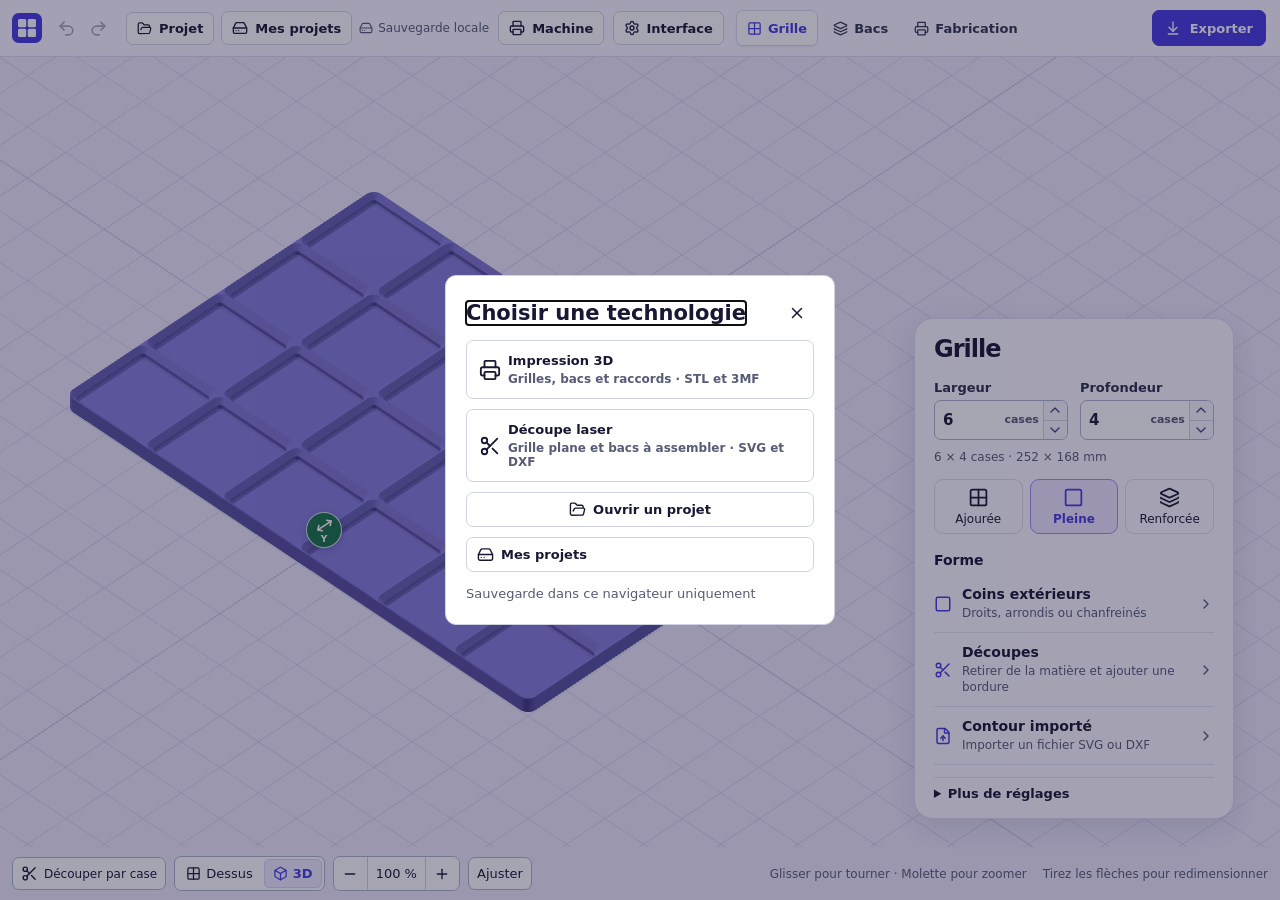
==== commit aa99f815: "Publish stable junction panel crash fix" ====
--- a/index.html
+++ b/index.html
@@ -7,7 +7,7 @@
     <meta name="theme-color" content="#ffffff">
     <link rel="icon" href="./gridfinity.svg" type="image/svg+xml">
     <title>Ultimate Gridfinity</title>
-    <script type="module" crossorigin src="./assets/index-BSpb3ZmX.js"></script>
+    <script type="module" crossorigin src="./assets/index-DA2rMutx.js"></script>
     <link rel="stylesheet" crossorigin href="./assets/index-CEDVmW9v.css">
   </head>
   <body>
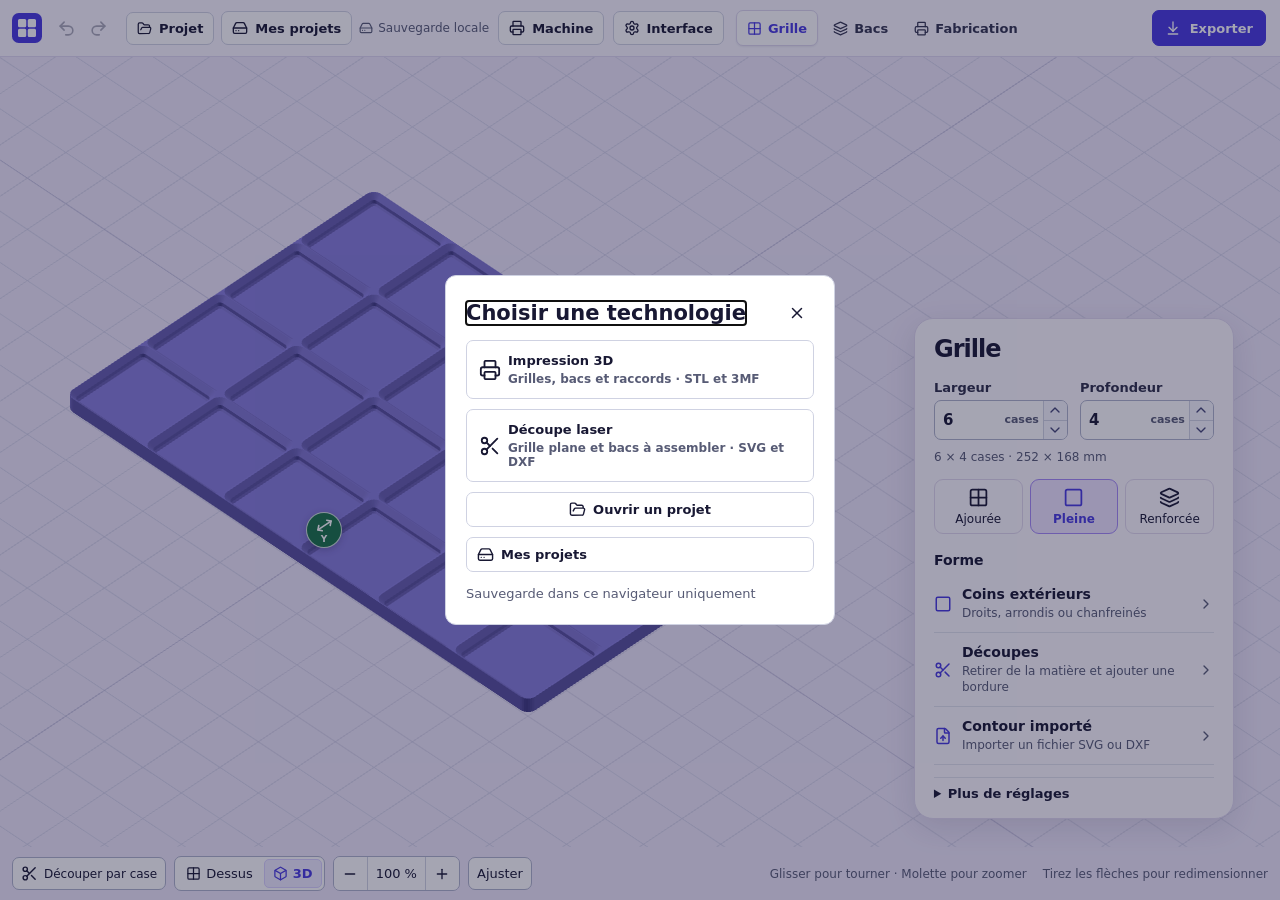
==== commit 1a77b4ea: "Publish the oval, half-moon and rounded diamond puzzle profiles" ====
--- a/index.html
+++ b/index.html
@@ -7,7 +7,7 @@
     <meta name="theme-color" content="#ffffff">
     <link rel="icon" href="./gridfinity.svg" type="image/svg+xml">
     <title>Ultimate Gridfinity</title>
-    <script type="module" crossorigin src="./assets/index-DA2rMutx.js"></script>
+    <script type="module" crossorigin src="./assets/index--5PVe2pq.js"></script>
     <link rel="stylesheet" crossorigin href="./assets/index-CEDVmW9v.css">
   </head>
   <body>
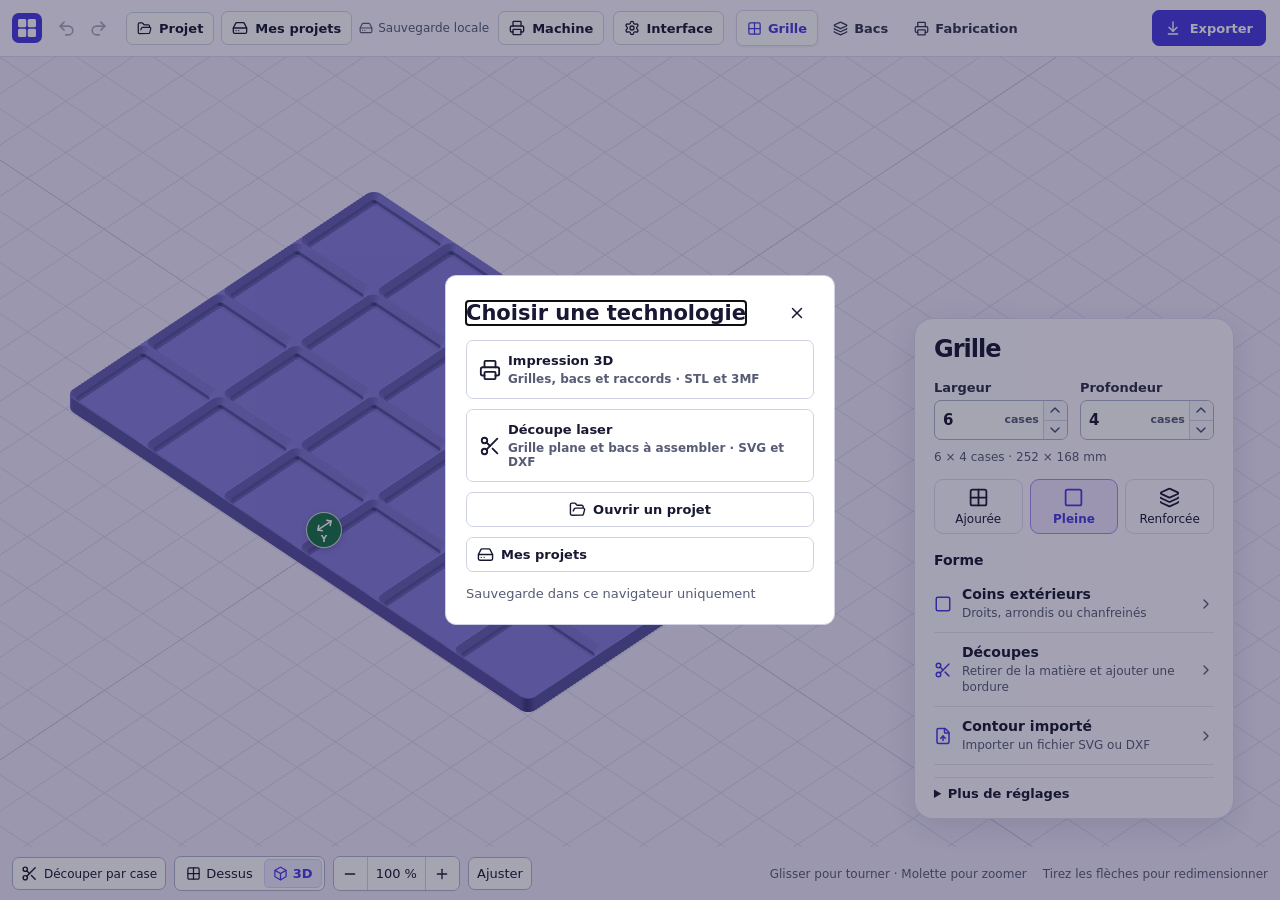
==== commit 9612d0ad: "Publish junction editing and local project recovery fixes" ====
--- a/index.html
+++ b/index.html
@@ -7,8 +7,8 @@
     <meta name="theme-color" content="#ffffff">
     <link rel="icon" href="./gridfinity.svg" type="image/svg+xml">
     <title>Ultimate Gridfinity</title>
-    <script type="module" crossorigin src="./assets/index--5PVe2pq.js"></script>
-    <link rel="stylesheet" crossorigin href="./assets/index-CEDVmW9v.css">
+    <script type="module" crossorigin src="./assets/index-DyF6JdhZ.js"></script>
+    <link rel="stylesheet" crossorigin href="./assets/index-CB3xL4V0.css">
   </head>
   <body>
     <div id="root"></div>
--- a/assets/index-CB3xL4V0.css
+++ b/assets/index-CB3xL4V0.css
@@ -0,0 +1 @@
+:root{color:#181833;font-synthesis:none;--ink:#181833;--muted:#575b75;--border:#cfd2e2;--line:#e1e3ed;--accent:#4739df;--accent-hover:#382ac6;--accent-soft:#eeebff;--radius:7px;--workbench:#eee8fa;background:#fff;font-family:Inter,Segoe UI,system-ui,sans-serif}*,:before,:after{box-sizing:border-box}body{margin:0}button,input,select{color:inherit;font:inherit}button{cursor:pointer}button:disabled{opacity:.55;cursor:default}button:focus-visible,input:focus-visible,select:focus-visible,summary:focus-visible{outline:2px solid var(--accent);outline-offset:3px}button svg{flex:none}h1,h2,p,dl{margin:0}button,output{font-variant-numeric:tabular-nums}.visually-hidden{clip-path:inset(50%);white-space:nowrap;width:1px;height:1px;padding:0;position:absolute;overflow:hidden}.topbar{z-index:3;background:#f9f7ff;border-bottom:1px solid #ded8ef;grid-template-columns:minmax(max-content,1fr) auto minmax(max-content,1fr);align-items:center;min-height:57px;display:grid}.project-bar{align-items:center;gap:9px;padding:8px 12px;display:flex}.project-bar .project-controls{margin-left:4px}.brand-mark{flex:none}.stage-bar{display:contents}.stage-bar .primary{white-space:nowrap;grid-column:3;justify-self:end;width:auto;min-height:36px;margin-right:14px;padding:7px 12px;font-size:13px}.history-actions{gap:2px;display:flex}.history-actions button{width:30px;height:32px;padding:0}.history-actions button:disabled{opacity:.35;color:inherit;background:0 0}.technology-dialog .technology-choice{text-align:left;justify-content:flex-start;align-items:center;gap:12px;width:100%;margin-top:8px;padding:12px;display:flex}.technology-choice span{gap:4px;display:grid}.technology-choice small{color:var(--muted);font-size:12px}.outline-control{margin:12px 0}.grid-corner-controls{margin-bottom:12px}.corner-picker{grid-template-columns:1fr 1fr;gap:6px;margin:12px 0;display:grid}.corner-picker button{border:1px solid var(--border);border-radius:var(--radius);background:var(--panel,#fff);min-width:0;min-height:36px;color:var(--muted);padding:7px 6px;font-size:12px}.corner-picker button[aria-pressed=true]{border-color:var(--accent);background:var(--accent-soft);color:var(--accent)}.corner-picker .corner-preview{grid-column:1/-1;justify-items:center;gap:5px;display:grid}.corner-preview svg{width:100%;height:74px;overflow:visible}.corner-preview path{fill:var(--accent-soft);stroke:var(--accent);stroke-width:1.5px;vector-effect:non-scaling-stroke}.corner-preview circle{fill:var(--muted);opacity:.3}.corner-preview circle.active{fill:var(--accent);opacity:1}.corner-types{margin-bottom:10px}.corner-types button{flex-direction:column;flex:1;align-items:center;gap:4px;min-width:0;padding:7px 3px;font-size:12px;display:flex}.corner-types svg{fill:none;stroke:currentColor;stroke-width:1.8px;stroke-linecap:round;stroke-linejoin:round}.grid-corner-controls>.field{margin:10px 0}.outline-control .outline-preview{border:1px solid var(--line);border-radius:var(--radius);background:var(--workbench);width:100%;height:98px;fill:var(--accent-soft);stroke:var(--accent);stroke-width:.007px;margin:8px 0;padding:8px;display:block}.level-picker{border:1px solid var(--border);border-radius:var(--radius);background:var(--panel);align-items:center;gap:5px;min-width:0;padding:0 5px;display:flex}.level-picker select{min-width:0;max-width:100%;min-height:33px;color:var(--ink);background:var(--panel);border:0}.laser-toolpath{stroke:var(--accent);stroke-width:1px;stroke-dasharray:4 2;vector-effect:non-scaling-stroke;pointer-events:none}.laser-bin-fields{margin-top:12px}.laser-bin{cursor:pointer}.laser-bin :is(rect,path){fill-opacity:.42;stroke:var(--ink);stroke-width:1px;vector-effect:non-scaling-stroke}.laser-bin.selected :is(rect,path){stroke:var(--accent);stroke-width:2px}.laser-bin.conflict :is(rect,path){stroke:#b03c22;stroke-dasharray:4 2}.laser-bin text{fill:var(--ink);text-anchor:middle;dominant-baseline:central;font-weight:700}.laser-placement-target{cursor:pointer}.laser-placement-dot{fill:var(--accent);fill-opacity:.55;pointer-events:none}.laser-placement-target:is(:hover,:focus-visible) .laser-placement-dot{fill-opacity:1}.laser-bin-create,.laser-bin-measures{margin-block:12px}.laser-bin-options .checkbox-field{margin-top:8px}.laser-explode{align-items:center;gap:6px;display:inline-flex}.laser-explode[aria-pressed=true]{background:var(--accent-soft);color:var(--accent)}.laser-bin-view-select{max-width:100%;min-height:42px;font:inherit;color:var(--ink);background:var(--panel,white);border:1px solid var(--border);border-radius:var(--radius);padding:0 5px;font-size:16px;display:none}.laser-workbench-viewport{inset:0 var(--scene-reserve) 0 0;grid-template:minmax(0,1fr)/minmax(0,1fr);place-items:center;min-width:0;display:grid;position:absolute;overflow:hidden}.laser-panel-sheet{flex-direction:column;justify-content:center;align-items:center;gap:7px;width:min(94%,890px);height:92%;margin:0;display:flex}.laser-panel-sheet svg{width:100%;height:auto;max-height:calc(100% - 24px)}.laser-sheet-stock{fill:var(--panel,white)}.laser-panel-sheet path{fill-opacity:.4;stroke:var(--accent);stroke-width:1px;vector-effect:non-scaling-stroke}.laser-panel-sheet text{fill:var(--ink);text-anchor:middle;dominant-baseline:central;font-weight:700}.laser-panel-sheet figcaption{text-align:center;color:var(--muted);font-size:12px}.laser-interior-plan{-webkit-user-select:none;user-select:none;flex-direction:column;justify-content:center;align-items:center;gap:5px;width:min(90%,720px);height:88%;min-height:0;margin:0;display:flex}.laser-interior-plan svg{touch-action:none;width:100%;height:auto;min-height:0;max-height:calc(100% - 22px);display:block}.laser-interior-plan figcaption{color:var(--muted);text-align:center;font-size:12px}.laser-interior-rim,.laser-interior-floor{stroke-width:1px;vector-effect:non-scaling-stroke}.laser-interior-rim{fill:var(--accent-soft);stroke:var(--accent)}.laser-interior-floor{fill:var(--panel,white);stroke:var(--border)}.laser-divider{cursor:grab;touch-action:none}.laser-divider:active{cursor:grabbing}.laser-divider:focus{outline:none}.laser-divider-hit{stroke:#0000;stroke-width:26px;stroke-linecap:round;vector-effect:non-scaling-stroke}.laser-divider-shape,.laser-divider-number{stroke-width:1px;vector-effect:non-scaling-stroke;pointer-events:none}.laser-divider-shape{fill:#8394c4;stroke:#50628e}.laser-divider-number{fill:var(--panel,white);stroke:#50628e}.laser-divider:is(.selected,:hover) .laser-divider-shape{fill:var(--accent);stroke:var(--accent)}.laser-divider.selected .laser-divider-number{stroke:var(--accent);stroke-width:2px}.laser-divider:focus-visible .laser-divider-shape{stroke:var(--ink);stroke-width:1.5px;stroke-dasharray:3 2}.laser-divider text{fill:var(--ink);dominant-baseline:central;text-anchor:middle;pointer-events:none;font-weight:750}.laser-segment-controls{gap:13px;margin-top:12px;display:grid}.laser-interior-bin-picker{grid-template-columns:auto minmax(0,1fr);align-items:center;gap:8px}.laser-segment-controls .fields{gap:9px 12px;margin-top:0}.laser-divider-actions .secondary{justify-content:center;align-items:center;gap:5px;display:inline-flex}.laser-divider-add{grid-template-columns:repeat(2,minmax(0,1fr));display:grid}.laser-divider-add button{justify-content:center;min-width:0}.laser-divider-pick{flex-wrap:wrap;gap:5px;display:flex}.laser-divider-pick .secondary{min-width:40px;min-height:36px}.laser-divider-pick .secondary[aria-pressed=true]{border-color:var(--accent);background:var(--accent-soft);color:var(--accent)}.project-controls>button,.machine-trigger,.project-dialog .secondary,.control-details .secondary{align-items:center;gap:7px;display:flex}.project-dialog{border:1px solid var(--border);width:min(390px,100% - 30px);color:var(--ink);border-radius:11px;padding:20px}.project-dialog::backdrop{background:#17153762}.dialog-heading{justify-content:space-between;align-items:center;display:flex}.dialog-heading h2{font-size:21px}.project-dialog .secondary{width:100%;margin-top:10px}.machine-dialog{width:min(460px,100% - 24px);max-height:calc(100dvh - 24px)}.machine-dialog .dialog-heading h2:focus{outline:none}.machine-setup-help{margin-top:5px}.machine-profiles>.field,.machine-settings,.laser-stock-settings{margin-top:12px}.machine-dialog .input-wrap{height:44px}.machine-dialog .profile-form{border-top:1px solid var(--line);margin-top:14px;padding-top:3px}.machine-dialog .profile-form .secondary{width:auto}.machine-dialog .profile-form .icon-button{margin-top:10px}.machine-setup-actions{border-top:1px solid var(--line);grid-template-columns:minmax(0,1fr) minmax(0,1fr);align-items:stretch;gap:8px;margin-top:15px;padding-top:13px;display:grid}.machine-setup-actions .secondary{justify-content:center;margin-top:0}.machine-setup-actions button{min-width:0}.machine-trigger{white-space:nowrap}.machine-menu-dialog>:is(.field,.notice,.machine-empty,.machine-menu-measurement){margin-top:12px}.machine-menu-actions{margin-top:14px}.machine-menu-actions .secondary{justify-content:center}@media (width>=791px) and (width<=1100px){.project-bar :is(.machine-trigger,.interface-trigger) span{display:none}}@media (width>=791px) and (width<=900px) and (height>=561px){.project-controls>button span{display:none}}.step-nav{grid-column:2;align-items:center;gap:4px;display:flex}.step-nav button{border-radius:var(--radius);color:#33344f;white-space:nowrap;background:0 0;border:1px solid #0000;align-items:center;gap:6px;min-height:36px;padding:6px 10px;font-size:13px;font-weight:650;display:flex}.step-nav button:hover{background:#ffffff80}.step-nav button[aria-current]{color:var(--accent);background:#fff;border-color:#dcd6ed;box-shadow:0 1px 2px #2a244414}.workspace{--card-right:clamp(16px, 3.6vw, 56px);--card-width:clamp(255px, 25vw, 348px);--scene-reserve:calc(var(--card-right) + var(--card-width) + 12px);grid-template-rows:minmax(0,1fr);grid-template-columns:minmax(0,1fr);height:calc(100dvh - 57px);min-height:420px;display:grid;position:relative}.sidebar{right:var(--card-right);z-index:2;width:var(--card-width);background:#fcfaff;border:1px solid #dfd7ee;border-radius:19px;flex-direction:column;max-height:calc(100% - 132px);display:flex;position:absolute;bottom:clamp(65px,9vh,108px);box-shadow:0 9px 30px #30244f20}.step-body{overscroll-behavior:contain;scrollbar-width:thin;flex:1;min-height:0;padding:17px 19px;overflow:auto}.step-body .input-wrap{height:40px}.step-body .input-wrap input{padding-left:8px}.step-body .unit{padding-inline:3px 4px;font-size:11px}.step-body .number-stepper{flex-basis:24px}.workspace.drawing-open{--card-width:clamp(304px, 35vw, 490px)}[data-step=grid] .scene-dimension{display:none}[data-step=bins] .scene-dimension[style]{visibility:hidden;opacity:0;transition:opacity .12s,visibility 0s .24s}[data-step=bins] .scene-axis:is(:hover,:focus-within,:has(.scene-resize:active)) .scene-dimension[style]{visibility:visible;opacity:1;transition-delay:0s}.bin-drawing{border-bottom:1px solid var(--line);margin-bottom:16px;padding-bottom:13px}.drawing-heading{justify-content:space-between;align-items:center;gap:8px;margin-bottom:10px;display:flex}.drawing-heading h2{letter-spacing:-.035em;font-size:22px}.drawing-pdf{color:var(--accent);align-items:center;gap:5px;padding:5px 8px;display:flex}.drawing-caption{color:var(--muted);font-size:12px}.drawing-views{grid-template-columns:repeat(3,minmax(0,1fr));gap:6px;display:grid}.drawing-views button{border:1px solid var(--border);border-radius:var(--radius);background:#fff;justify-content:center;align-items:center;gap:5px;min-height:35px;padding:4px;font-size:13px;font-weight:650;display:flex}.drawing-views button[aria-pressed=true]{background:var(--accent-soft);color:var(--accent);border-color:#af9cf3}.drawing-sheet,.drawing-placeholder{aspect-ratio:1.5;width:100%;min-height:150px;max-height:min(29dvh,280px);margin-top:8px;display:block}.drawing-placeholder{text-align:center;color:var(--muted);place-items:center;font-size:13px;display:grid}.drawing-caption{margin-top:3px}.drawing-cut-position{color:var(--muted);align-items:center;gap:8px;font-size:12px;display:flex}.drawing-cut-position input{width:0;min-width:40px;accent-color:var(--accent);flex:1}.drawing-cut-position span:last-child{text-align:right;white-space:nowrap;min-width:62px}.drawing-stock{fill:#f0edf7;stroke:#817d94;stroke-width:1.15px;vector-effect:non-scaling-stroke}.drawing-sockets rect{fill:#fff;stroke:#a39cb2;stroke-width:.8px;vector-effect:non-scaling-stroke}.drawing-cut{fill:#e3d6ff;stroke:#a083da;stroke-width:.85px;vector-effect:non-scaling-stroke}.drawing-selected{stroke:#32235c;stroke-width:2px;vector-effect:non-scaling-stroke}.drawing-hatch{fill:none;stroke:#9b7ded;stroke-width:.85px;vector-effect:non-scaling-stroke}.drawing-dimension line{stroke:#36334d;stroke-width:1px;vector-effect:non-scaling-stroke}.drawing-dimension text{fill:var(--ink);font-weight:700}.card-heading{justify-content:space-between;align-items:center;gap:8px;display:flex}.card-action{color:var(--accent);white-space:nowrap;background:0 0;border:0;border-radius:5px;align-items:center;gap:5px;padding:5px 6px;font-size:13px;font-weight:650;display:flex}.card-action:hover:not(:disabled){background:var(--accent-soft)}.grid-card-size{color:var(--muted);margin-top:10px;font-size:12px}.sidebar .grid-types{background:0 0;border:0;gap:7px;padding:0}.sidebar .grid-types button{border:1px solid #e1d9ed;border-radius:9px;align-content:center;justify-items:center;gap:4px;min-height:55px;font-size:12px;display:grid}.sidebar .grid-types button[aria-pressed=true]{background:#eee5ff;border-color:#a58af6}.sidebar .grid-card-options{border:0;border-top:1px solid var(--line);border-radius:0;padding:8px 0 0}.grid-card-options .grid-modes{margin:10px 0}.bin-color-swatch{vertical-align:-2px;border:1px solid #18183330;border-radius:4px;flex:none;width:15px;height:15px;display:inline-block}.bin-color-field{align-items:center;gap:5px;font-size:12px;font-weight:650;display:flex}.bin-color-field input{border:1px solid var(--border);cursor:pointer;background:#fff;border-radius:7px;width:34px;height:32px;padding:3px}.section-title{margin-bottom:16px}.section-title h1{letter-spacing:-.04em;font-size:24px;font-weight:745;line-height:1.14}.section-title p{color:var(--muted);margin-top:5px;font-size:13px;line-height:1.4}.dimension-settings{border-top:1px solid var(--line);margin-top:12px;padding-top:12px}.dimension-settings>.custom-units{margin-bottom:10px}.primary{border:1px solid var(--accent);border-radius:var(--radius);background:var(--accent);color:#fff;justify-content:center;align-items:center;gap:9px;width:100%;min-height:49px;padding:11px 9px;font-size:15px;font-weight:700;display:flex}.primary:hover:not(:disabled){background:var(--accent-hover)}.segments{border:1px solid var(--border);border-radius:var(--radius);background:#f7f7fc;margin-bottom:18px;padding:3px;display:flex}.segments button{background:0 0;border:1px solid #0000;border-radius:5px;flex:1;min-height:33px;font-size:14px}.segments button[aria-pressed=true]{color:var(--accent);background:#fff;border-color:#c8c2fa;font-weight:700}.grid-modes{grid-template-columns:repeat(2,minmax(0,1fr));gap:3px;display:grid}.grid-modes button,.custom-units button{white-space:nowrap;padding-inline:5px;font-size:13px}.custom-units{margin-bottom:12px}.fields{grid-template-columns:repeat(2,minmax(0,1fr));gap:13px 12px;display:grid}.field{color:#2d2e48;align-content:end;gap:5px;min-width:0;font-size:13px;font-weight:560;display:grid}.field select{border-radius:var(--radius);background:#fff;border:1px solid #aeb3ca;width:100%;min-width:0;height:39px;padding:5px 8px;font-size:14px}.variant-setting{margin-top:15px}.grid-types{gap:3px;margin-bottom:0}.grid-types button{flex:1 1 0;padding-inline:4px;font-size:13px}.variant-setting .help{margin-top:6px}.input-wrap{border-radius:var(--radius);background:#fff;border:1px solid #aeb3ca;align-items:center;min-width:0;height:50px;display:flex}.input-wrap:focus-within{border-color:var(--accent);box-shadow:0 0 0 2px #4739df24}.input-wrap.invalid{border-color:#b14229}.input-wrap input{width:100%;min-width:0;color:var(--ink);font-variant-numeric:tabular-nums;background:0 0;border:0;outline:none;padding:8px 0 8px 10px;font-size:15px}.input-wrap input:focus-visible{outline:none}.unit{color:var(--muted);padding:0 7px 0 4px;font-size:12px}.number-stepper{border-left:1px solid var(--border);flex:0 0 31px;grid-template-rows:1fr 1fr;align-self:stretch;display:grid}.number-stepper button{color:#424474;touch-action:manipulation;background:#f6f6fd;border:0;place-items:center;padding:0;display:grid}.number-stepper button:first-child{border-radius:0 6px 0 0}.number-stepper button:last-child{border-top:1px solid var(--border);border-radius:0 0 6px}.number-stepper button:hover:not(:disabled){background:var(--accent-soft);color:var(--accent)}.number-stepper button:focus-visible{z-index:1;outline-offset:-2px}.measurement{border:1px solid var(--line);border-radius:var(--radius);background:#f9f9fe;margin-top:22px;padding:8px 11px;font-size:13px}.measurement div{justify-content:space-between;gap:8px;padding:7px 0;display:flex}.measurement div+div{border-top:1px solid var(--line)}.measurement dt{color:var(--muted)}.measurement dd{white-space:nowrap;font-variant-numeric:tabular-nums;margin:0;font-weight:720}.help{color:var(--muted);margin-top:13px;font-size:13px;line-height:1.5}.sample{color:var(--accent);background:0 0;border:none;justify-content:center;align-items:center;gap:7px;margin-top:15px;padding:8px 0;font-size:13px;font-weight:640;display:flex}.sample:hover{text-decoration:underline}.shape-buttons{grid-template-columns:repeat(2,minmax(0,1fr));gap:9px;display:grid}.shape-buttons button{border-radius:var(--radius);background:#fff;border:1px solid #aeb3ca;align-content:center;justify-items:center;gap:6px;min-height:72px;padding:8px 4px;font-size:14px;font-weight:580;display:grid}.shape-buttons button.active,.shape-buttons button:hover:not(:disabled){border-color:var(--accent);background:var(--accent-soft)}.shape-buttons button.active svg{color:var(--accent)}.cut-section,.print-list,.draw-help{border-top:1px solid var(--line);margin-top:20px;padding-top:16px}.cut-list{scrollbar-width:thin;gap:4px;max-height:126px;margin-bottom:13px;display:grid;overflow:auto}.cut-row{border-radius:var(--radius);min-height:38px;display:flex}.cut-row.active,.files li.active{background:var(--accent-soft)}.cut-row:hover,.files li:hover{background:#f3f1ff}.cut-row>button:first-child{text-align:left;background:0 0;border:0;flex:1;align-items:center;gap:9px;padding:8px;font-size:14px;display:flex}.cut-row.active>button:first-child{font-weight:720}.icon-button{background:0 0;border:0;border-radius:5px;place-items:center;padding:8px;display:inline-grid}.icon-button:hover{color:var(--accent);background:#e6e1ff}.vertices{color:#31324e;margin-top:13px;font-size:13px}.vertices summary{cursor:pointer;width:fit-content;font-weight:650}.reference-mode{margin-bottom:11px}.reference-mode button{font-size:12px}.vertex-choice{align-items:center;gap:10px;margin:9px 0;display:flex}.vertex-choice select{border:1px solid var(--border);background:#fff;border-radius:5px;flex:1;min-width:0;padding:6px 8px}.draw-help h2{font-size:15px}.draw-help p{color:var(--muted);margin:5px 0 9px;font-size:13px;line-height:1.45}.draw-actions{align-items:center;gap:7px;display:flex}.secondary{border:1px solid var(--border);border-radius:var(--radius);background:#fff;padding:8px 10px;font-size:13px;font-weight:650}.control-details{border:1px solid var(--line);border-radius:var(--radius);margin-top:12px;padding:9px 10px}.control-details summary{cursor:pointer;font-size:13px;font-weight:700}.control-details .fields,.control-details>.field,.profile-form>.field{margin-top:10px}.control-details .help{margin:8px 0}.control-actions{align-items:center;gap:8px;display:flex}.profile-apply{margin-top:7px}.text-field{border-radius:var(--radius);background:#fff;border:1px solid #aeb3ca;width:100%;padding:8px 9px}.bin-suggestion{margin:8px 0;font-size:13px}.space-actions{gap:6px;display:grid}.checkbox-field{align-items:center;gap:7px;margin-top:10px;font-size:13px;display:flex}.cut-border-controls>.field{margin-top:8px}.control-heading{margin-bottom:9px;font-size:14px;font-weight:740}.connector-setting{margin-top:16px}.connector-setting>.field+.field,.connector-setting .help{margin-top:8px}.clearance-presets,.connector-filter{align-items:center;gap:6px;margin-top:8px;display:flex}.clearance-presets{flex-wrap:wrap}.clearance-presets button{padding:5px 7px;font-size:12px}.clearance-presets button[aria-pressed=true]{border-color:var(--accent);color:var(--accent);background:var(--accent-soft)}.connector-comparison{margin-top:12px}.connector-filter{font-size:12px}.connector-filter input{accent-color:var(--accent)}.connector-choices,.junction-rows{margin:8px 0 0;padding:0;list-style:none}.connector-choices li,.junction-rows li{border-top:1px solid var(--line);padding:8px 5px;font-size:13px}.connector-choices li.active,.junction-rows li.active{background:var(--accent-soft)}.connector-choices small,.junction-rows small{color:var(--muted);overflow-wrap:anywhere;margin-top:3px;display:block}.connector-choices .connector-best{color:#176554;font-weight:700}.connector-choices .file-download{margin-top:5px}.junction-list{margin-bottom:10px}.junction-count{color:var(--muted);margin-left:5px;font-weight:550}.junction-rows li{justify-content:space-between;align-items:flex-start;gap:5px;display:flex}.junction-rows .junction-open{color:#854516}.connector-status{margin-block:7px}.usable-area,.assembled-size{color:var(--muted);flex-wrap:wrap;justify-content:space-between;gap:4px 8px;font-size:13px;display:flex}.usable-area{margin-top:12px}.assembled-size{margin-top:6px}.usable-area strong,.assembled-size strong{color:var(--ink)}.print-summary{letter-spacing:-.02em;font-size:18px;font-weight:740}.cell-count{color:#87530f;margin-top:4px;font-size:13px;font-weight:650}.notice{border-radius:var(--radius);color:#754711;background:#fff7ea;border:1px solid #edd2a7;margin:10px 0;padding:9px 10px;font-size:13px;line-height:1.38}.notice.error{color:#8d2e1a;background:#fff1ed;border-color:#efc7bc}.recovery-notice{justify-content:space-between;align-items:center;gap:8px;display:flex}.recovery-notice .icon-button{flex:none}.files{margin:11px 0 0;padding:0;list-style:none}.files li{border-top:1px solid var(--line);justify-content:space-between;align-items:center;gap:3px;min-height:46px;padding:4px;display:flex}.file-piece{text-align:left;background:0 0;border:0;flex:1;align-items:center;gap:9px;padding:4px 0;font-size:13px;display:flex}.file-piece small{color:var(--muted);margin-top:2px;font-size:12px;display:block}.file-number{background:var(--accent-soft);min-width:25px;height:25px;color:var(--accent);border-radius:50%;place-items:center;font-weight:720;display:grid}.file-download{border:1px solid var(--border);background:#fff;border-radius:5px;justify-content:center;align-items:center;gap:4px;min-height:31px;padding:4px 6px;font-size:12px;display:flex}.file-download:hover:not(:disabled){border-color:var(--accent);color:var(--accent)}.clip-file>span{padding-left:5px;font-size:13px}.clip-file strong{color:#087c6e;margin-left:4px}.download-status{color:#276c60;text-align:center;overflow-wrap:anywhere;margin-top:7px;font-size:12px}.print-tabs{margin-bottom:13px}.print-tabs+.download-status{margin-bottom:10px}.print-tabs button{min-width:0;padding-inline:2px;font-size:12px}.workspace.notice-open{--card-right:20px;--card-width:clamp(268px, 23vw, 314px);background:var(--workbench)}.notice-open .sidebar{max-height:calc(100% - 56px);top:28px;bottom:auto}.notice-preview{min-width:0;min-height:0;padding:19px calc(var(--scene-reserve) + 12px) 11px 22px;grid-template-rows:minmax(0,1fr) auto;display:grid}.notice-scroll{min-height:0;padding:9px 7px 12px;overflow:auto}.notice-spread{grid-template-columns:repeat(2,minmax(0,1fr));place-items:start center;gap:14px;display:grid}.notice-spread:has(>:only-child){grid-template-columns:minmax(0,1fr)}.notice-paper{background:#fff;border:1px solid #dad3e9;border-radius:5px;width:min(100%,70.7dvh - 111.706px);min-width:0;height:auto;font-family:Arial,Helvetica,sans-serif;display:block;box-shadow:0 5px 15px #30244f18}.notice-spread.enlarged{grid-template-columns:minmax(595px,1fr)}.notice-spread.enlarged .notice-paper{width:min(100%,680px)}.notice-pagination{justify-content:center;align-items:center;gap:9px;display:flex}.notice-pagination button{place-items:center;min-height:32px;padding:3px 7px;display:inline-grid}.notice-pagination .notice-zoom{align-items:center;gap:5px;margin-left:5px;display:inline-flex}.notice-pagination output,.notice-empty{color:var(--muted);font-size:13px}.notice-empty{text-align:center;margin:30px auto}.notice-sections{gap:7px;margin-block:5px 13px;display:grid}.notice-sections button{text-align:left;align-items:center;gap:8px;min-height:41px;display:flex}.notice-sections button svg:last-child{margin-left:auto}.notice-sections button[aria-pressed=true]{color:var(--accent);background:var(--accent-soft);border-color:#bbb1f2}.notice-download{margin-bottom:8px}.notice-ink{margin-bottom:12px}.notice-ink button{font-size:12px}@media (width<=1090px){.notice-spread{grid-template-columns:minmax(0,1fr)}.notice-paper:nth-child(2){display:none}}.plan{background:var(--workbench);grid-area:1/1;grid-template-rows:minmax(0,1fr) auto;grid-template-columns:auto minmax(0,1fr);min-width:0;min-height:0;display:grid;overflow:hidden}.plan-heading,.plan-footer{justify-content:space-between;align-items:center;gap:12px;padding:9px 12px;display:flex}.plan-heading{grid-area:2/1}.plan-footer{grid-area:2/2;justify-self:end}.plan-tools{flex-wrap:wrap;flex:auto;align-items:center;gap:8px;display:flex}.cell-tool{border-radius:var(--radius);white-space:nowrap;background:#fff;border:1px solid #aeb3ca;align-items:center;gap:6px;min-height:33px;padding:5px 8px;font-size:12px;display:flex}.cell-tool[aria-pressed=true]{color:#794207;background:#ffecd0;border-color:#b5640b}.view-switch{border-radius:var(--radius);background:#fff;border:1px solid #aeb3ca;gap:2px;padding:2px;display:flex}.view-switch button{white-space:nowrap;background:0 0;border:1px solid #0000;border-radius:5px;justify-content:center;align-items:center;gap:5px;height:29px;padding:0 8px;font-size:13px;display:flex}.view-switch button[aria-pressed=true]{background:var(--accent-soft);color:var(--accent);border-color:#d9d1ff;font-weight:680}.view-switch button:hover:not(:disabled){color:var(--accent)}.zoom-tools{flex:none;align-items:center;gap:8px;display:flex}.zoom-tools button,.zoom-tools output{background:#fff;place-items:center;height:33px;padding:0 8px;font-size:13px;display:grid}.zoom-tools button:hover:not(:disabled){color:var(--accent);background:var(--accent-soft)}.zoom-group{border-radius:var(--radius);border:1px solid #aeb3ca;display:flex;overflow:hidden}.zoom-group button{border:0;width:33px}.zoom-group button:focus-visible{outline-offset:-3px}.zoom-group output{border-left:1px solid var(--border);border-right:1px solid var(--border);min-width:59px}.fit-button{border-radius:var(--radius);border:1px solid #aeb3ca}.paper{grid-area:1/1/2/-1;min-height:0;display:grid;position:relative}.plan-canvas{display:contents}.mobile-tool-icon,.mobile-panel-bar{display:none}.plan-canvas>svg{touch-action:none;-webkit-user-select:none;user-select:none;cursor:grab;width:100%;height:100%;min-height:0;transition:opacity .18s;display:block}.plan-canvas>svg:active{cursor:grabbing}.plan-canvas>svg.drawing,.plan-canvas>svg.drawing *{cursor:crosshair}.plan-canvas.showing-3d>svg{opacity:0;pointer-events:none}.scene3d{opacity:0;pointer-events:none;background:var(--workbench);min-height:0;transition:opacity .24s;display:grid;position:absolute;inset:0;overflow:hidden}.scene3d.active{opacity:1;pointer-events:auto}.scene3d canvas{touch-action:none;cursor:grab;width:100%;height:100%;min-height:0;display:block}.scene3d canvas:active{cursor:grabbing}.scene3d canvas:focus-visible{outline:2px solid var(--accent);outline-offset:-3px}.scene-labels{pointer-events:none;position:absolute;inset:0}.scene-labels span{color:#4231c5;background:#fff;border:1px solid #5a45cf;border-radius:50%;place-items:center;min-width:25px;min-height:25px;padding:2px 4px;font-size:12px;font-weight:740;display:grid;position:absolute;top:0;left:0;box-shadow:0 1px 4px #30246b28}.scene-labels .selected{color:#fff;background:var(--accent)}.scene-options{bottom:7px;left:0;right:var(--scene-reserve);pointer-events:none;flex-wrap:wrap;justify-content:center;align-items:center;gap:10px;padding-inline:8px;display:flex;position:absolute}.print-visibility{pointer-events:auto}.print-visibility-select{display:none}.explode-button{pointer-events:auto;background:#fff;border:1px solid #c8c3e4;border-radius:8px;justify-content:center;align-items:center;gap:6px;min-height:43px;display:flex;box-shadow:0 2px 5px #30246b0c}.explode-button:hover,.explode-button[aria-pressed=true]{color:#3928c7;background:#e8e1ff}.scene-dimensions{pointer-events:none;position:absolute;inset:0}.scene-dimension{color:#fff;pointer-events:auto;background:#201c2d;border-radius:17px;width:130px;padding:6px 7px 5px 11px;position:absolute;top:0;left:0;box-shadow:0 3px 12px #28213b2e}.scene-dimension:not([style]){visibility:hidden}.scene-resize{background:var(--axis-color);color:#fff;cursor:grab;touch-action:none;-webkit-user-select:none;user-select:none;pointer-events:auto;border:1px solid #ffffffc9;border-radius:50%;grid-template-rows:18px 10px;align-content:center;place-items:center;width:36px;height:36px;display:grid;position:absolute;top:0;left:0;box-shadow:0 2px 7px #27204b45}.scene-resize:not([style]){visibility:hidden}.scene-resize svg{transform:rotate(var(--resize-angle));pointer-events:none}[data-axis=width]{--axis-color:#a92c40}[data-axis=depth]{--axis-color:#187347}[data-axis=height]{--axis-color:#2257ad}.scene-axis-letter{pointer-events:none;font-size:9px;font-weight:800;line-height:1}.scene-resize:hover,.scene-resize:active{background:color-mix(in srgb, var(--axis-color), black 18%)}.scene-resize:active{cursor:grabbing}.scene-resize:focus-visible{outline:2px solid var(--axis-color);outline-offset:3px}.section-indicator{color:#392589;background:#e7e1ff;border-radius:7px;margin:0;padding:6px 10px;font-size:12px;font-weight:650}.drawing-selection{margin-bottom:10px}.stretch-feedback{z-index:1;border-radius:var(--radius);color:#165c4b;pointer-events:none;background:#f5fffa;border:1px solid #b3d9ce;max-width:min(380px,100% - 24px);padding:8px 11px;font-size:13px;font-weight:650;position:absolute;bottom:12px;left:12px}.stretch-feedback.blocked{color:#834b19;background:#fff6e9;border-color:#eccb9b}.scene-dimension .field{color:#ece7fa;gap:1px}.scene-dimension .field label{white-space:nowrap;font-size:11px}.scene-dimension .input-wrap{background:0 0;border:0;border-radius:5px;height:31px}.scene-dimension .input-wrap:focus-within{box-shadow:0 0 0 2px #a99aff}.scene-dimension .input-wrap.invalid{box-shadow:0 0 0 2px #fba287}.scene-dimension .input-wrap input{color:#fff;padding:1px 0;font-size:17px;font-weight:720}.scene-dimension .unit{color:#e0d9f2;padding:0 4px 0 0;font-size:10px}.scene-dimension .number-stepper{border:0;flex-basis:23px}.scene-dimension .number-stepper button{color:#fff;background:#ffffff16;border-color:#ffffff28}.scene-dimension .number-stepper button:hover:not(:disabled){color:#fff;background:#ffffff34}.scene-dimension .number-stepper svg{width:13px;height:13px}.explode-button{min-height:38px;color:var(--accent);padding:6px 14px;font-size:13px;font-weight:680}.scene-help{color:var(--muted);flex-wrap:wrap;align-items:center;gap:5px 16px;font-size:12px;display:flex}.scene-conflict-note{color:#8d430a;font-weight:650}.scene-fit-bin{border-radius:var(--radius);color:#783706;background:#fff7e9;border:1px solid #a65b26;max-width:calc(100% - 24px);min-height:38px;padding:7px 12px;font-size:13px;font-weight:700;position:absolute;top:12px;left:12px;box-shadow:0 2px 8px #34204726}.scene-fit-bin:hover{background:#ffe9cc}.scene-touch{display:none}.scene-clip-note{align-items:center;gap:5px;display:inline-flex}.viewer-status{border:1px solid var(--border);color:var(--muted);background:#fff;border-radius:6px;padding:5px 8px;font-size:12px;position:absolute;inset:8px 8px auto auto}.scene-unavailable{color:var(--muted);font-size:12px}.empty-plan{color:var(--muted);text-align:center;pointer-events:none;place-self:center;padding:10px;position:absolute}.dimensions{pointer-events:none;text-anchor:middle;fill:var(--ink);font-weight:740}.dimensions line{stroke:#30304b;stroke-width:1px;vector-effect:non-scaling-stroke}.stock,.socket-rim,.socket-floor,.cut-shape,.cut-handle,.affected,.affected-split,.seam,.clip,.print-piece{vector-effect:non-scaling-stroke}.stock{fill:#ece8ff;stroke:#494569;stroke-width:1.25px}.sockets{pointer-events:none}.socket-rim{fill:#ffffff65;stroke:#696485;stroke-width:.85px}.socket-floor{fill:#fefeff;stroke:#6c688c;stroke-width:.8px}.magnet-pocket{fill:#c4b9e5;stroke:#69598e;stroke-width:.9px;vector-effect:non-scaling-stroke}.weight-pocket{fill:none;stroke:#69598e;stroke-dasharray:3 2;vector-effect:non-scaling-stroke}.screw-hole{fill:#51466f}.edge-guides{pointer-events:none}.edge-guides line{stroke:#9c550d;stroke-width:1.2px;stroke-dasharray:3 3;vector-effect:non-scaling-stroke}.edge-guides text{fill:#794207;stroke:#fffefa;stroke-width:3px;paint-order:stroke;stroke-linejoin:round;vector-effect:non-scaling-stroke;font-weight:720}.affected{fill:#ffd78c31;stroke:#b16a239e;stroke-width:1px;stroke-dasharray:4 3}.affected-split{fill:#6857ef17;stroke:#5743bda8;stroke-width:1px;stroke-dasharray:4 3}.cut-shape{fill:#ffbf5965;stroke:#b5640b;stroke-width:1.3px;stroke-dasharray:6 4;cursor:move}.cut-shape.selected{stroke:#c26903;stroke-width:1.8px}.cut-border{fill:#52a6a68a;stroke:#276d74;stroke-width:1px;vector-effect:non-scaling-stroke;pointer-events:none}.cut-handle{fill:#fff6e9;stroke:#c26903;stroke-width:1.7px;cursor:crosshair}.cell-hit{fill:#0000;stroke:#0000;cursor:crosshair;vector-effect:non-scaling-stroke}.cell-hit:hover,.cell-hit:focus-visible{fill:#f4a94b4d;stroke:#a25512;stroke-width:1.2px;outline:none}.scene3d canvas[data-placement-target=available]:not(:active){cursor:copy}.scene3d canvas[data-placement-target=blocked]:not(:active){cursor:not-allowed}.placement-hint{color:#276c60;font-size:13px;font-weight:650}.placement-hint.blocked{color:#8d2e1a}.bin-slot{cursor:pointer}.bin-outline{fill-opacity:.33;stroke-width:1.5px;vector-effect:non-scaling-stroke}.bin-slot.selected .bin-outline,.bin-slot:focus-visible .bin-outline{fill-opacity:.55;stroke-width:2.5px}.bin-slot.conflict .bin-outline{fill:#f89882;stroke:#a94230;stroke-dasharray:4 2}.bin-slot text{text-anchor:middle;dominant-baseline:central;fill:#2b2542;pointer-events:none;paint-order:stroke;stroke:#fff;stroke-width:2px;vector-effect:non-scaling-stroke;font-weight:740}.bin-divider,.bin-notch{vector-effect:non-scaling-stroke;pointer-events:none}.bin-divider{stroke:#463a64;stroke-width:1.25px;opacity:.65}.bin-notch{stroke:#fff;stroke-width:3px;stroke-linecap:round}.bin-space-preview{fill:#55b7a52b;stroke:#168370;stroke-dasharray:6 4;stroke-width:2px;vector-effect:non-scaling-stroke;pointer-events:none}.key.bin-space-key{background:#e2f2ee;border:1px dashed #168370}.add-bin{color:var(--accent);align-items:center;gap:7px;display:flex}.bin-count{margin-bottom:10px;font-size:13px;font-weight:680}.bins-list>summary{align-items:center;gap:5px;min-height:20px;display:flex}.bins-list>summary>.bin-caption{margin-left:auto}.bins-list[open]>summary>svg{transform:rotate(180deg)}.bins-list .cut-list{margin:8px 0 0}.bin-inspector{border:1px solid var(--line);background:#faf9fe;border-radius:10px;margin-top:12px}.bin-inspector-header{justify-content:space-between;align-items:center;gap:4px;padding:10px;display:flex}.bin-inspector-header>div:first-child{overflow-wrap:anywhere;min-width:0}.bin-inspector-header h2{font-size:16px}.bin-inspector-header .bin-caption{white-space:nowrap}.bin-caption{color:var(--muted);font-size:12px;font-weight:500}.bin-inspector-actions{align-items:center;gap:3px;display:flex}.bin-inspector-actions .icon-button{width:26px;height:32px;padding:0}.bin-inspector>.notice{margin:0 10px 10px}.bin-inspector>.notice>button{margin-top:7px;display:flex}.bin-supports{margin:0 10px 8px}.bin-inspector-body{border-top:1px solid var(--line);padding:10px}.bin-inspector-body .fields{gap:9px 8px}.bin-size-label{margin-top:7px}.bin-stack-action{justify-content:center;width:100%;margin-top:10px}.bin-options{border:0;border-top:1px solid var(--line);border-radius:0;margin:0}.bin-option-group{border-top:1px solid var(--line);margin-top:10px;padding-top:10px}.bin-option-group .control-heading{margin:0;font-size:13px}.bin-separate-action{margin-top:10px}.bin-height-sizes{color:var(--muted);margin:5px 0 12px;padding:0;font-size:12px;line-height:1.6;list-style:none}.bin-file-height{color:var(--muted);margin-top:3px;display:block}.draft{pointer-events:none}.draft polyline{fill:none;stroke:#b5640b;stroke-width:1.5px;vector-effect:non-scaling-stroke}.draft circle{fill:#b5640b}.seam{stroke:#5847df;stroke-width:1.8px;stroke-dasharray:7 4;pointer-events:none}.seam.missing{stroke:#aa3d25}.seam.inspected{stroke-width:3.2px}.seam.muted,.link-muted{opacity:.28}.junction-label{fill:#302162;stroke:#fff;stroke-width:2.5px;paint-order:stroke;vector-effect:non-scaling-stroke;pointer-events:none;font-weight:750}.clip{fill:#48c8b5;stroke:#056f61;stroke-width:1.15px}.print-piece{stroke:#5f5778;stroke-width:1px;cursor:grab}.print-piece.highlighted{fill:#c9bfff;stroke:var(--accent);stroke-width:2px}.piece-number{cursor:grab}.piece-number circle{fill:#fff;stroke:var(--accent);stroke-width:1.5px;vector-effect:non-scaling-stroke}.piece-number text{text-anchor:middle;dominant-baseline:central;fill:var(--accent);pointer-events:none;font-weight:730}.piece-number.highlighted circle{fill:var(--accent)}.piece-number.highlighted text{fill:#fff}.plan-footer{min-height:47px}.legend{color:#373952;flex-wrap:wrap;gap:8px 16px;font-size:12px;display:flex}.legend span{white-space:nowrap;align-items:center;gap:6px;display:flex}.key{background:#ece8ff;border:1px solid #696485;border-radius:3px;width:15px;height:14px}.key.cut{background:#ffecd0;border:1px dashed #b5640b}.key.cut-border-key{background:#a2d0d0;border-color:#276d74}.key.join{border:0;border-top:2px dashed #5847df;border-radius:0;height:0}.key.clip-key{background:#6dd4c4;border-color:#056f61}.key.opening{background:0 0;border-color:#8f89a9}.key.magnet{background:#c4b9e5;border-color:#69598e;border-radius:50%}.key.weight-pocket-key{border:1px dashed #69598e}.key.screw-hole-key{background:#51466f;border-radius:50%}.key.bin-key{background:#f4c9a6;border-color:#b57540}.scale{text-align:center;white-space:nowrap;flex:none;min-width:2px;font-size:11px}.scale span{width:max-content;display:block;position:relative;left:50%;transform:translate(-50%)}.scale i{border:1px solid #45445f;border-top-width:0;height:6px;display:block}@media (pointer:coarse){.scene-mouse{display:none}.scene-touch{display:inline}}@media (prefers-reduced-motion:reduce){.scene3d,.plan-canvas>svg{transition:none}}.junction-editor{border:1px solid var(--line);background:var(--accent-soft);border-radius:10px;margin:0 0 14px;padding:10px 12px}.junction-editor h2{margin:0;font-size:16px}.junction-editor .field{margin:8px 0}.junction-editor .help{margin:5px 0 0}.scene-junctions{pointer-events:none;position:absolute;inset:0}.scene-junctions .junction-pin{color:#3c2a9c;pointer-events:auto;background:#fff;border:1px solid #5744d1;border-radius:9px;place-items:center;min-width:30px;height:29px;padding:0 6px;font-size:12px;font-weight:750;display:grid;position:absolute;top:0;left:0;box-shadow:0 2px 6px #24194845}.scene-junctions .junction-pin:not([style]){visibility:hidden}.scene-junctions .junction-pin.position{border-radius:50%;width:20px;min-width:20px;height:20px;padding:0}.scene-junctions .junction-pin[aria-pressed=true],.scene-junctions .junction-pin:hover{color:#fff;background:#4a36cf}.scene-junctions .junction-pin.warning:not([aria-pressed=true]):not(:hover){color:#932f13;border-color:#aa3d25}.junction-pin circle{fill:#fff;stroke:#5744d1;stroke-width:1.3px;vector-effect:non-scaling-stroke;cursor:pointer}.junction-pin text{fill:#3c2a9c;pointer-events:none;font-weight:750}.junction-pin.selected circle,.junction-pin:hover circle,.junction-pin:focus-visible circle{fill:#4a36cf}.junction-pin.selected text,.junction-pin:hover text,.junction-pin:focus-visible text{fill:#fff}.junction-pin.warning:not(.selected):not(:hover) circle{stroke:#aa3d25}.junction-hint{background:var(--panel);color:var(--ink);pointer-events:none;border-radius:7px;margin:0;padding:6px 9px;font-size:12px;position:absolute;top:10px;left:12px}:root{--ready-bg:#f2fbf7;--ready-ink:#21634f;--ready-line:#c2ddd2;--warning-bg:#fff7ea;--warning-ink:#754711;--warning-line:#edd2a7}.interface-trigger{white-space:nowrap;align-items:center;gap:6px;display:inline-flex}.interface-dialog .field{margin-block:18px}.interface-label{margin-bottom:7px;font-size:13px;font-weight:700}.appearance-options{margin-bottom:0}.appearance-options button{justify-content:center;align-items:center;gap:6px;display:flex}.drawer-height-field{margin-block:12px}.drawer-height-field .help{margin-top:5px}.drawer-clearance,.print-preflight{border:1px solid var(--ready-line);background:var(--ready-bg);color:var(--ready-ink);border-radius:9px;margin-block:9px;padding:9px 10px;font-size:13px;line-height:1.4}.drawer-clearance.warning,.print-preflight.warning{border-color:var(--warning-line);background:var(--warning-bg);color:var(--warning-ink)}.drawer-clearance p{margin-top:3px}.drawer-clearance ul{margin:5px 0;padding-left:17px}.print-preflight h3{align-items:center;gap:6px;margin:0 0 3px;font-size:14px;display:flex}.print-preflight .help{color:inherit}.print-preflight .drawer-clearance{margin:8px 0 5px}.preflight-actions{flex-wrap:wrap;gap:6px;margin-top:8px;display:flex}.preflight-actions button{font-size:12px}.preflight-issues{margin:5px 0 0;padding:0;list-style:none}.preflight-issues li{flex-wrap:wrap;align-items:center;gap:5px;padding:5px 0;display:flex}.preflight-issues li+li{border-top:1px solid var(--warning-line)}.preflight-issues small{flex-basis:100%}.preflight-issues .file-download{min-height:27px}:root[data-theme=dark]{--lightningcss-light: ;--lightningcss-dark:initial;color-scheme:dark;color:#eeedf7;--ink:#eeedf7;--muted:#b6b3cb;--border:#53536f;--line:#3e3b55;--accent:#b8acff;--accent-hover:#6753e6;--accent-soft:#373057;--workbench:#202036;--panel:#27263a;--control:#302e45;--control-soft:#2c2a40;--ready-bg:#233e38;--ready-ink:#a9e6ce;--ready-line:#436c5d;--warning-bg:#493421;--warning-ink:#ffdbaf;--warning-line:#775838;background:#141423}[data-theme=dark] .topbar{border-color:var(--line);background:#222135}[data-theme=dark] .sidebar{background:var(--panel);border-color:var(--line);box-shadow:0 9px 30px #09071780}[data-theme=dark] .step-body .field,[data-theme=dark] .step-nav button,[data-theme=dark] .vertices,[data-theme=dark] .legend{color:var(--ink)}[data-theme=dark] .step-nav button:hover,[data-theme=dark] .step-nav button[aria-current],[data-theme=dark] .icon-button:hover,[data-theme=dark] .cut-row:hover,[data-theme=dark] .files li:hover{background:var(--accent-soft);color:var(--accent);border-color:var(--line)}[data-theme=dark] .primary{color:#fff;background:#5745d5}[data-theme=dark] .primary:hover:not(:disabled){background:var(--accent-hover)}[data-theme=dark] :is(.project-dialog,.secondary,.text-field,.input-wrap,.field select,.vertex-choice select,.bin-color-field input,.drawing-views button,.file-download,.cell-tool,.view-switch,.zoom-tools button,.zoom-tools output,.explode-button,.print-visibility-select,.viewer-status,.cut-row){background:var(--control);border-color:var(--border);color:var(--ink)}[data-theme=dark] :is(.segments,.measurement,.bin-inspector,.number-stepper button){background:var(--control-soft);border-color:var(--line);color:var(--ink)}[data-theme=dark] .input-wrap input{color:var(--ink)}[data-theme=dark] .unit{color:var(--muted)}[data-theme=dark] :is(.segments,.view-switch,.drawing-views,.notice-sections,.clearance-presets) button[aria-pressed=true],[data-theme=dark] .sidebar .grid-types button[aria-pressed=true]{background:var(--accent-soft);color:var(--accent);border-color:#7766bd}[data-theme=dark] .sidebar .grid-types button{border-color:var(--border)}[data-theme=dark] .notice{background:var(--warning-bg);color:var(--warning-ink);border-color:var(--warning-line)}[data-theme=dark] .notice.error{color:#ffc9c1;background:#502b30;border-color:#845056}[data-theme=dark] :is(.junction-open,.cell-count,.scene-conflict-note,.placement-hint.blocked){color:var(--warning-ink)}[data-theme=dark] :is(.connector-choices .connector-best,.clip-file strong,.download-status,.placement-hint){color:var(--ready-ink)}[data-theme=dark] .placement-hint.blocked{color:var(--warning-ink)}[data-theme=dark] .drawing-stock{fill:#403956;stroke:#aaa0bd}[data-theme=dark] .drawing-sockets rect{fill:#2b263d;stroke:#9185ab}[data-theme=dark] .drawing-dimension line,[data-theme=dark] .dimensions line{stroke:#bfb9d1}[data-theme=dark] .drawing-selected{stroke:#d1bbff}[data-theme=dark] .stock{fill:#4b435f;stroke:#b0a8c7}[data-theme=dark] .socket-rim{fill:#35324a;stroke:#a19ab6}[data-theme=dark] .socket-floor{fill:#242236;stroke:#aaa1c3}[data-theme=dark] .print-piece{opacity:.88}[data-theme=dark] .piece-number circle{fill:#27233a;stroke:var(--accent)}[data-theme=dark] .piece-number text{fill:var(--accent)}[data-theme=dark] .piece-number.highlighted circle{fill:#5947cb}[data-theme=dark] .piece-number.highlighted text{fill:#fff}[data-theme=dark] .junction-label{fill:#f4edff;stroke:#272138}[data-theme=dark] .scale i{border-color:var(--muted)}[data-theme=dark] .dimensions text{stroke:var(--workbench);fill:var(--ink)}[data-theme=dark] .notice-paper{border-color:var(--border);background:#fff}[data-theme=dark] .scene-dimension .input-wrap input{color:#fff}[data-theme=dark] .scene-dimension .number-stepper button{color:#fff;background:#ffffff16}[data-theme=dark] .stretch-feedback{background:var(--ready-bg);color:var(--ready-ink);border-color:var(--ready-line)}[data-theme=dark] .stretch-feedback.blocked,[data-theme=dark] .scene-fit-bin{background:var(--warning-bg);color:var(--warning-ink);border-color:var(--warning-line)}@media (width<=490px){.interface-trigger span{display:none}}@media (width<=790px),(width<=960px) and (height<=560px) and (orientation:landscape){:root{--mobile-nav:calc(56px + env(safe-area-inset-bottom,0px));--mobile-bar:#f9f7ff;--mobile-surface:#fcfaff;--mobile-left:max(8px, env(safe-area-inset-left,0px));--mobile-right:max(8px, env(safe-area-inset-right,0px))}:root[data-theme=dark]{--mobile-bar:#222135;--mobile-surface:var(--panel)}body{overflow:hidden}#root{height:100dvh;padding:0 0 var(--mobile-nav);background:var(--workbench);flex-direction:column;display:flex}.topbar{min-height:0;padding:env(safe-area-inset-top,0px) var(--mobile-right) 0 var(--mobile-left);background:var(--mobile-bar);border-color:var(--line);flex:none;grid-template-columns:minmax(0,1fr) auto}.project-bar{gap:5px;min-width:0;padding:4px 0}.project-bar .project-controls{margin:0}.project-bar .brand-mark{width:29px;height:29px}.project-bar .history-actions{gap:0}.project-bar :is(.history-actions button,.project-controls>button,.machine-trigger,.interface-trigger),.stage-bar .stage-export{justify-content:center;min-width:44px;min-height:44px}.project-bar .history-actions button{width:44px}.project-controls>button,.machine-trigger{padding-inline:8px}.interface-trigger span,.machine-trigger span,.stage-export span{display:none}.stage-bar .stage-export{grid-area:1/2;margin:0 0 0 5px;padding:0 11px}.step-nav{z-index:4;min-height:var(--mobile-nav);padding:4px var(--mobile-right) calc(4px + env(safe-area-inset-bottom,0px)) var(--mobile-left);background:var(--mobile-bar);border-top:1px solid var(--line);grid-template-columns:repeat(3,minmax(0,1fr));gap:3px;display:grid;position:fixed;inset:auto 0 0}.step-nav button{text-align:center;white-space:normal;overflow-wrap:anywhere;flex-direction:column;justify-content:center;gap:3px;min-width:0;min-height:47px;padding:4px 2px;font-size:11px;line-height:1.12}.step-nav svg{width:17px;height:17px}.workspace,.workspace.drawing-open,.workspace.notice-open{--scene-reserve:0px;min-width:0;height:auto;min-height:0;padding-inline:env(safe-area-inset-left,0px) env(safe-area-inset-right,0px);flex-direction:column;flex:1 1 0;display:flex;overflow:hidden}.plan,.notice-preview{flex:1 1 0;width:100%;min-height:0}.plan{grid-template-rows:minmax(0,1fr) auto auto;grid-template-columns:minmax(0,1fr)}.paper{grid-area:1/1;grid-template-rows:minmax(0,1fr) auto;min-width:0}.plan-canvas{grid-area:1/1;min-width:0;min-height:0;display:grid;position:relative;overflow:hidden}.plan-heading{border-top:1px solid var(--line);background:var(--mobile-bar);grid-area:2/1}.plan-footer{grid-area:3/1;justify-self:stretch;min-height:0}.plan-footer:empty{padding:0}.plan-heading,.plan-footer{gap:5px;padding:4px 8px}.plan-tools{justify-content:space-between;gap:5px;min-width:0}.zoom-tools,.view-switch{gap:3px}.plan-tools .view-switch button,.zoom-tools button,.zoom-tools output,.cell-tool{min-width:40px;min-height:42px;padding:0 6px;font-size:12px}.zoom-tools .fit-button{width:42px}.zoom-group output{min-width:43px}.plan-tools .view-switch svg{width:15px;height:15px}.level-picker select{min-height:42px;font-size:16px}.laser-explode,.laser-bin-view-switch button{min-height:42px}.laser-divider-pick .secondary{min-width:44px;min-height:44px}.laser-bin-view-switch svg{display:none}.mobile-tool-icon{display:block}.fit-button span{display:none}.scene-options{overscroll-behavior-inline:contain;scrollbar-width:none;background:var(--mobile-bar);border-top:1px solid var(--line);pointer-events:auto;flex-wrap:nowrap;grid-area:2/1;justify-content:flex-start;gap:4px;padding:2px 7px;position:static;overflow:auto}.scene-options .view-switch{flex:none}.scene-options .view-switch button{min-height:39px;padding:0 6px;font-size:11px}.scene-options .explode-button{flex:none;width:42px;min-height:42px;padding:0}.scene-options .explode-button span{display:none}.scene-options .section-indicator{flex:none}.scene-help{font-size:11px}.plan-footer .legend{gap:4px 7px;font-size:10px}.plan-footer .legend span{white-space:normal}.plan-footer .key{flex:none;width:10px;height:10px}.placement-hint{font-size:12px}.sidebar,.notice-open .sidebar{border:1px solid var(--line);background:var(--mobile-surface);width:100%;min-height:0;max-height:none;box-shadow:none;border-width:1px 0 0;border-radius:14px 14px 0 0;flex:0 0 min(100%,clamp(11rem,44%,25rem));order:0;margin:0;position:static}.workspace[data-panel=scene] .sidebar{flex:none}.workspace[data-panel=scene] .step-body,.workspace[data-panel=settings] :is(.plan,.notice-preview){display:none}.workspace[data-panel=settings] .sidebar{border-radius:0;flex:1 1 0}.mobile-panel-bar{border-bottom:1px solid var(--line);flex:none;align-items:center;gap:4px;padding:0 7px;display:flex}.mobile-panel-bar button{border-radius:var(--radius);min-height:45px;color:var(--ink);background:0 0;border:0;justify-content:center;align-items:center;gap:8px;font-size:13px;font-weight:700;display:flex}.mobile-panel-bar button:active{background:var(--accent-soft)}.mobile-panel-toggle{flex:1;min-width:0;padding:0 8px}.mobile-panel-toggle span{text-align:left;flex:1}.mobile-panel-size{flex:none;width:44px;padding:0}.step-body{overscroll-behavior:contain;padding:13px 12px 16px;scroll-padding-block:12px;overflow:auto}.step-body .section-title{margin-bottom:12px}.step-body .section-title h1{font-size:21px}.step-body .input-wrap{height:45px}.step-body .number-stepper{flex:none;display:flex}.step-body .number-stepper button{border:0;border-radius:0;min-width:33px}.step-body .number-stepper button+button{border-left:1px solid var(--border)}.step-body :is(.field select,.text-field),.interface-dialog select{min-height:44px}.step-body :is(input:not([type=range]),select),.project-dialog select{font-size:16px}.step-body :is(.print-tabs button,.drawing-views button,.primary,.file-download,.control-actions button){min-height:44px}.step-body .shape-buttons{grid-template-columns:repeat(4,minmax(0,1fr));gap:5px}.step-body .shape-buttons button{overflow-wrap:anywhere;min-height:54px;font-size:11px}.notice-preview{padding:4px 5px 6px}.notice-scroll{overscroll-behavior:contain;padding:4px 4px 8px}.notice-spread{grid-template-columns:minmax(0,1fr)}.notice-paper{width:min(100%,555px)}.notice-pagination button{min-width:42px;min-height:42px}.project-dialog{max-height:calc(100dvh - 24px);overflow:auto}.project-dialog .secondary,.appearance-options button{min-height:44px}}@media (width<=540px){.laser-bin-view-switch{display:none}.laser-bin-view-select{display:block}.cell-tool span,.plan-footer .legend,.plan-footer .scene-mouse,.plan-footer .scene-touch{display:none}.plan-footer:not(:has(.placement-hint,.scene-conflict-note,.scale,.scene-unavailable)){display:none}.plan-footer .scale{margin-left:auto}.scene-dimension{display:none}.scene-resize{width:44px;height:44px}.scene-junctions .junction-pin{min-width:34px;height:34px}.scene-junctions .junction-pin.position{width:28px;min-width:28px;height:28px}}@media (width<=375px){.project-controls>button span{display:none}}@media (width<=350px){.project-bar{gap:2px}.project-bar .brand-mark{width:24px;height:24px}.plan-tools{gap:3px}.plan-tools .view-switch button,.zoom-tools button{min-width:36px}.step-body .number-stepper button{min-width:29px}}@media (width<=960px) and (height<=560px) and (orientation:landscape){:root{--mobile-nav:calc(45px + env(safe-area-inset-bottom,0px))}.step-nav{padding-block:2px calc(2px + env(safe-area-inset-bottom,0px))}.step-nav button{flex-direction:row;min-height:40px}.workspace,.workspace.drawing-open,.workspace.notice-open{flex-direction:row}.plan,.notice-preview{width:auto;min-width:0}.sidebar,.notice-open .sidebar{border-width:0 0 0 1px;border-radius:0;flex-basis:clamp(220px,39%,350px)}.workspace[data-panel=scene] .sidebar{right:env(safe-area-inset-right,0px);border-radius:0 0 0 10px;width:auto;position:absolute;top:0}.workspace[data-panel=scene] .mobile-panel-toggle{min-width:145px}.workspace[data-panel=settings] .sidebar{border:0}.step-body{container-type:inline-size}.plan{grid-template-columns:auto minmax(0,1fr);container-type:inline-size}.paper{display:contents}.plan-canvas{grid-area:1/1/2/-1}.plan-heading,.plan-footer{grid-column:1/-1}.plan-heading{padding:2px 6px}.plan:has(.scene-options) .plan-heading{grid-column:1}.plan:has(.scene-options) .plan-tools{flex-wrap:nowrap}.plan:has(.scene-options) .plan-tools .view-switch span{display:none}.scene-options{grid-area:2/2;min-width:0;padding:2px 6px}.scene-options .print-visibility{display:none}.print-visibility-select{border:1px solid var(--border);border-radius:var(--radius);background:var(--panel);min-width:0;max-width:136px;min-height:44px;color:var(--ink);font:inherit;flex:0 auto;padding:0 5px;font-size:16px;display:block}.plan-footer :is(.legend,.scene-mouse,.scene-touch){display:none}.plan-footer:not(:has(.placement-hint,.scene-conflict-note,.scene-clip-note,.scale,.scene-unavailable)){display:none}.plan-footer .scale{margin-left:auto}@container (width<560px){.plan:has(.scene-options>button:nth-of-type(3)) .zoom-group output{display:none}.laser-bin-view-switch{display:none}.laser-bin-view-select{display:block}}@container (width<490px){.plan:has(.scene-options) .zoom-group output{display:none}}@container (width<475px){.plan:has(.scene-options>button:nth-of-type(3)) .plan-heading{grid-column:1/-1}.scene-options:has(>button:nth-of-type(3)){grid-area:3/1/4/-1}.plan:has(.scene-options>button:nth-of-type(3)) .plan-footer{grid-row:4}.laser-workbench .zoom-group output,.laser-explode span{display:none}.laser-explode{justify-content:center;min-width:42px}}@container (width<380px){.plan:has(.scene-options) .plan-heading{grid-column:1/-1}.scene-options{grid-area:3/1/4/-1}.plan-footer{grid-row:4}}@container (width<275px){.step-body .fields{grid-template-columns:minmax(0,1fr)}}}@media (width<=790px) and (height<=420px) and (orientation:portrait){.workspace:has(.step-body :is(input,select):focus) :is(.plan,.notice-preview){display:none}.workspace:has(.step-body :is(input,select):focus) .sidebar{flex:1 1 0}}@media (width<=790px),(width<=960px) and (height<=560px) and (orientation:landscape){.step-nav{right:25%}.project-bar .project-controls>.library-trigger{z-index:4;width:25%;min-height:var(--mobile-nav);padding:4px var(--mobile-right) calc(4px + env(safe-area-inset-bottom,0px)) 4px;border:0;border-top:1px solid var(--line);background:var(--mobile-bar);white-space:normal;text-align:center;border-radius:0;flex-direction:column;justify-content:center;align-items:center;gap:3px;margin:0;font-size:12px;line-height:1.2;display:flex;position:fixed;bottom:0;right:0}.project-bar .project-controls>.library-trigger span{display:inline}.project-bar .project-controls>.library-trigger[aria-expanded=true]{background:var(--accent-soft)}.library-trigger svg{width:17px;height:17px}}@media (width<=960px) and (height<=560px) and (orientation:landscape){.project-bar .project-controls>.library-trigger{flex-direction:row;gap:6px}}.inspector-back{color:var(--muted);background:0 0;border:0;align-items:center;gap:4px;margin:-3px 0 10px;padding:5px 0;font-size:13px;font-weight:600;display:inline-flex}.inspector-back:hover{color:var(--accent)}.workshop-section{margin-top:18px}.workshop-section>.control-heading{margin:0 0 8px;font-size:14px}.workshop-tools{gap:1px;display:grid}.workshop-tool{border:0;border-bottom:1px solid var(--line);width:100%;min-width:0;min-height:54px;color:var(--ink);text-align:left;background:0 0;align-items:center;gap:10px;padding:10px 0;display:flex}.workshop-tool>span{flex:1;gap:3px;min-width:0;display:grid}.workshop-tool strong{font-size:14px;font-weight:650}.workshop-tool small{color:var(--muted);font-size:12px;line-height:1.4}.workshop-tool>svg:first-child{color:var(--accent)}.workshop-tool>svg:last-child{color:var(--muted)}.workshop-tool:hover:not(:disabled){color:var(--accent)}.creation-actions{gap:8px;margin:0 0 14px;display:flex}.creation-actions button{border:1px solid var(--border);background:var(--panel,#fff);min-width:0;min-height:100px;color:var(--ink);text-align:left;border-radius:10px;flex:1;align-content:start;justify-items:start;gap:6px;padding:12px;display:grid}.creation-actions strong{font-size:14px;font-weight:650}.creation-actions small{color:var(--muted);font-size:12px;line-height:1.4}.creation-actions svg{color:var(--accent)}.creation-actions button:hover:not(:disabled){border-color:var(--accent);background:var(--accent-soft)}.creation-placement{margin-bottom:10px}.creation-placement button{min-width:0}.machine-summary{border:1px solid var(--line);background:var(--panel,#fff);text-align:left;border-radius:9px;align-items:center;gap:9px;width:100%;margin:0 0 14px;padding:11px;display:flex}.machine-summary span{gap:4px;min-width:0;display:grid}.machine-summary strong{font-size:13px;font-weight:650}.machine-summary small{color:var(--muted);font-size:12px}.machine-summary:hover{border-color:var(--accent)}.bin-split-recommendation{border:1px solid var(--accent);background:var(--accent-soft);color:var(--ink);border-radius:9px;gap:7px;margin:8px 0 12px;padding:12px;font-size:13px;line-height:1.45;display:grid}.bin-split-recommendation>strong{color:var(--accent);font-size:14px}.bin-split-recommendation>small{color:var(--muted);font-size:12px}.split-recommendation-actions{flex-wrap:wrap;align-items:center;gap:5px 8px;display:flex}.split-recommendation-actions>.primary{min-height:38px;padding:8px 10px;font-size:13px}.split-recommendation-actions>.card-action{white-space:normal}.inspector-actions{gap:6px;margin:0 0 16px;display:flex}.inspector-actions>button{flex:1;justify-items:center;gap:5px;min-width:0;padding:9px 4px;font-size:12px;display:grid}.step-body .bin-inspector{background:0 0;border:0}.step-body .bin-inspector-header,.step-body .bin-inspector-body{padding:12px 0}.step-body .bin-inspector>.notice,.step-body .bin-supports{margin-inline:0}.step-body .bin-options{padding-inline:0}.bin-inspector-body .workshop-tool{margin-top:10px}.piece-files .files{margin-top:8px}.profile-save .profile-form{margin-top:10px}.profile-save .control-actions{margin-bottom:0}.setup-open-project{justify-content:center;align-items:center;gap:7px;width:100%;margin-top:18px;display:flex}.laser-content-filter button{min-width:0;font-size:12px}.step-body .grid-corner-controls{margin-bottom:0}@media (width<=790px),(height<=560px) and (pointer:coarse){.step-nav{grid-template-columns:repeat(3,minmax(0,1fr))}.inspector-back{min-height:40px}.creation-actions button{min-height:96px}.inspector-actions>button{min-height:50px}.workshop-tool{min-height:58px}}.bin-cut-controls{gap:12px;display:grid}.bin-cut-parts{gap:7px;margin:0;padding:0;list-style:none;display:grid}.bin-cut-parts li{align-items:center;gap:8px;font-size:14px;display:flex}.bin-cut-parts li>span:last-child{color:var(--muted);margin-left:auto}.part-swatch{border:1px solid #0002;border-radius:4px;flex:none;width:14px;height:14px}.scene-bin-labels,.scene-cut-handles{pointer-events:none;position:absolute;inset:0;overflow:hidden}.scene-bin-labels span{background:var(--panel,#fff);color:var(--ink);white-space:nowrap;border:2px solid;border-radius:8px;padding:4px 7px;font-size:12px;font-weight:700;position:absolute;top:0;left:0}.bin-cut-handle{background:var(--panel,#fff);min-height:40px;color:var(--ink);cursor:ew-resize;touch-action:none;pointer-events:auto;white-space:nowrap;border:2px solid #d34c68;border-radius:12px;align-items:center;gap:7px;padding:7px 10px;font-size:13px;display:flex;position:absolute;top:0;left:0;box-shadow:0 3px 12px #21173a26}.bin-cut-handle.axis-y{border-color:#189976}.bin-cut-handle strong{color:#c93655}.bin-cut-handle.axis-y strong{color:#128664}.bin-cut-handle[hidden],.scene-bin-labels span[hidden]{display:none}:root[data-theme=dark] .bin-cut-handle strong{color:#ff9bb0}:root[data-theme=dark] .bin-cut-handle.axis-y strong{color:#71dcb9}.project-controls{align-items:center;gap:7px;display:flex}.library-trigger{white-space:nowrap}.library-trigger[aria-expanded=true]{background:var(--accent-soft);border-color:var(--accent);color:var(--accent)}.local-save-badge{max-width:160px;color:var(--muted);align-items:center;gap:5px;font-size:12px;display:flex}.local-save-badge>span{text-overflow:ellipsis;white-space:nowrap;overflow:hidden}.local-save-badge.unavailable{color:var(--warning-ink)}.local-project-dialog{width:min(560px,100% - 24px);max-height:calc(100dvh - 32px);overflow-y:auto}.local-storage-notice{border:1px solid var(--line);background:var(--accent-soft);border-radius:8px;margin-top:16px;padding:12px;font-size:14px;line-height:1.5}.local-storage-notice p{color:var(--muted);margin-top:7px}.local-project-file-actions{grid-template-columns:1fr 1fr;gap:8px;display:grid}.local-project-file-actions>button{justify-content:center}.local-project-library{border-top:1px solid var(--line);margin-top:20px;padding-top:16px}.local-project-library h3{margin:20px 0 12px;font-size:16px}.local-project-form{gap:12px;display:grid}.local-project-form .field{color:var(--ink);font-size:14px}.local-project-form .text-field{width:100%;min-height:44px}.local-project-actions{flex-wrap:wrap;align-items:center;gap:8px;display:flex}.local-project-actions>button{min-height:44px}.local-project-actions>.primary{flex:1}.project-dialog .local-project-actions>.secondary{width:auto;margin:0}.local-project-list{gap:8px;max-height:300px;margin:0;padding:0;list-style:none;display:grid;overflow-y:auto}.local-project-list li{border:1px solid var(--border);border-radius:8px;align-items:center;gap:8px;padding:6px 8px;display:flex}.local-project-list li.active{border-color:var(--accent)}.local-project-open{text-align:left;background:0 0;border:0;flex:1;gap:5px;min-width:0;padding:7px 0;display:grid}.local-project-open strong{overflow-wrap:anywhere;align-items:center;gap:6px;font-size:14px;display:flex}.local-project-open small{color:var(--muted);font-size:12px}.local-project-delete{gap:5px;max-width:130px;display:grid}.local-project-status{color:var(--ready-ink);margin-top:12px;font-size:14px}.project-autosave-help{margin-top:12px}@media (width<=1050px){.local-save-badge>span{display:none}}@media (width<=420px){.local-project-file-actions{grid-template-columns:1fr;gap:0}}@media (width<=540px){.local-save-badge:not(.unavailable){display:none}.local-save-badge.unavailable{z-index:3;top:calc(60px + env(safe-area-inset-top,0px));border:1px solid var(--warning-line);background:var(--warning-bg);border-radius:7px;max-width:260px;padding:8px 10px;font-size:14px;position:fixed;right:8px}.local-save-badge.unavailable>span{display:inline}}
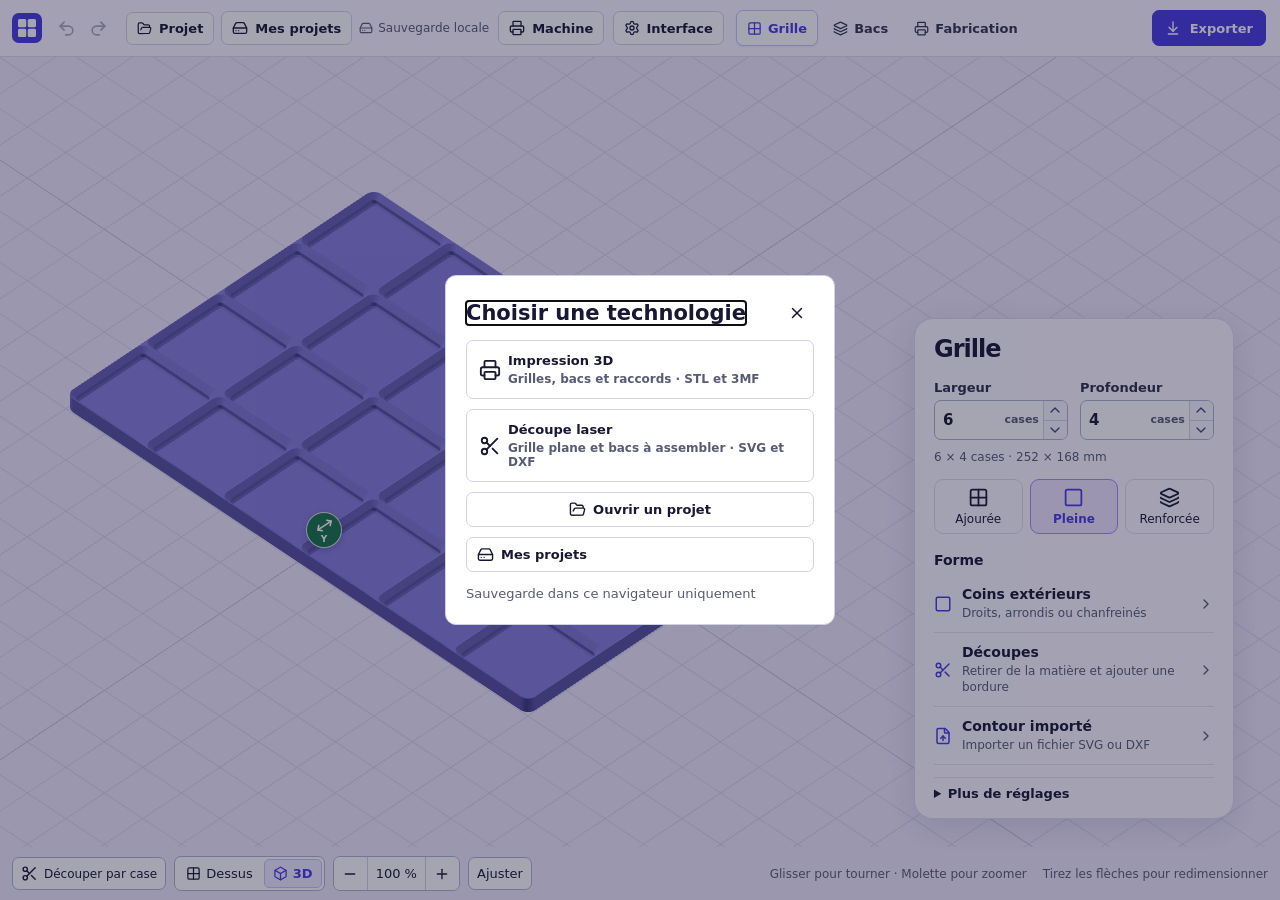
==== commit 0c43b6ca: "Publish appearance preferences to the stable workshop" ====
--- a/index.html
+++ b/index.html
@@ -7,8 +7,8 @@
     <meta name="theme-color" content="#ffffff">
     <link rel="icon" href="./gridfinity.svg" type="image/svg+xml">
     <title>Ultimate Gridfinity</title>
-    <script type="module" crossorigin src="./assets/index-DyF6JdhZ.js"></script>
-    <link rel="stylesheet" crossorigin href="./assets/index-CB3xL4V0.css">
+    <script type="module" crossorigin src="./assets/index--BULOmgv.js"></script>
+    <link rel="stylesheet" crossorigin href="./assets/index-DHQiIzMa.css">
   </head>
   <body>
     <div id="root"></div>
--- a/assets/index-DHQiIzMa.css
+++ b/assets/index-DHQiIzMa.css
@@ -0,0 +1 @@
+:root{color:#181833;font-synthesis:none;--ink:#181833;--muted:#575b75;--border:#cfd2e2;--line:#e1e3ed;--accent:#4739df;--accent-fill:#4739df;--accent-on-fill:#fff;--accent-hover:#382ac6;--accent-soft:#eeebff;--accent-line:#c8c2fa;--radius:7px;--workbench:#eee8fa;accent-color:var(--accent);background:#fff;font-family:Inter,Segoe UI,system-ui,sans-serif}*,:before,:after{box-sizing:border-box}body{margin:0}button,input,select{color:inherit;font:inherit}button{cursor:pointer}button:disabled{opacity:.55;cursor:default}button:focus-visible,input:focus-visible,select:focus-visible,summary:focus-visible{outline:2px solid var(--accent);outline-offset:3px}button svg{flex:none}h1,h2,p,dl{margin:0}button,output{font-variant-numeric:tabular-nums}.visually-hidden{clip-path:inset(50%);white-space:nowrap;width:1px;height:1px;padding:0;position:absolute;overflow:hidden}.topbar{z-index:3;background:#f9f7ff;border-bottom:1px solid #ded8ef;grid-template-columns:minmax(max-content,1fr) auto minmax(max-content,1fr);align-items:center;min-height:57px;display:grid}.project-bar{align-items:center;gap:9px;padding:8px 12px;display:flex}.project-bar .project-controls{margin-left:4px}.brand-mark{flex:none}.stage-bar{display:contents}.stage-bar .primary{white-space:nowrap;grid-column:3;justify-self:end;width:auto;min-height:36px;margin-right:14px;padding:7px 12px;font-size:13px}.history-actions{gap:2px;display:flex}.history-actions button{width:30px;height:32px;padding:0}.history-actions button:disabled{opacity:.35;color:inherit;background:0 0}.technology-dialog .technology-choice{text-align:left;justify-content:flex-start;align-items:center;gap:12px;width:100%;margin-top:8px;padding:12px;display:flex}.technology-choice span{gap:4px;display:grid}.technology-choice small{color:var(--muted);font-size:12px}.outline-control{margin:12px 0}.grid-corner-controls{margin-bottom:12px}.corner-picker{grid-template-columns:1fr 1fr;gap:6px;margin:12px 0;display:grid}.corner-picker button{border:1px solid var(--border);border-radius:var(--radius);background:var(--panel,#fff);min-width:0;min-height:36px;color:var(--muted);padding:7px 6px;font-size:12px}.corner-picker button[aria-pressed=true]{border-color:var(--accent);background:var(--accent-soft);color:var(--accent)}.corner-picker .corner-preview{grid-column:1/-1;justify-items:center;gap:5px;display:grid}.corner-preview svg{width:100%;height:74px;overflow:visible}.corner-preview path{fill:var(--accent-soft);stroke:var(--accent);stroke-width:1.5px;vector-effect:non-scaling-stroke}.corner-preview circle{fill:var(--muted);opacity:.3}.corner-preview circle.active{fill:var(--accent);opacity:1}.corner-types{margin-bottom:10px}.corner-types button{flex-direction:column;flex:1;align-items:center;gap:4px;min-width:0;padding:7px 3px;font-size:12px;display:flex}.corner-types svg{fill:none;stroke:currentColor;stroke-width:1.8px;stroke-linecap:round;stroke-linejoin:round}.grid-corner-controls>.field{margin:10px 0}.outline-control .outline-preview{border:1px solid var(--line);border-radius:var(--radius);background:var(--workbench);width:100%;height:98px;fill:var(--accent-soft);stroke:var(--accent);stroke-width:.007px;margin:8px 0;padding:8px;display:block}.level-picker{border:1px solid var(--border);border-radius:var(--radius);background:var(--panel);align-items:center;gap:5px;min-width:0;padding:0 5px;display:flex}.level-picker select{min-width:0;max-width:100%;min-height:33px;color:var(--ink);background:var(--panel);border:0}.laser-toolpath{stroke:var(--accent);stroke-width:1px;stroke-dasharray:4 2;vector-effect:non-scaling-stroke;pointer-events:none}.laser-bin-fields{margin-top:12px}.laser-bin{cursor:pointer}.laser-bin :is(rect,path){fill-opacity:.42;stroke:var(--ink);stroke-width:1px;vector-effect:non-scaling-stroke}.laser-bin.selected :is(rect,path){stroke:var(--accent);stroke-width:2px}.laser-bin.conflict :is(rect,path){stroke:#b03c22;stroke-dasharray:4 2}.laser-bin text{fill:var(--ink);text-anchor:middle;dominant-baseline:central;font-weight:700}.laser-placement-target{cursor:pointer}.laser-placement-dot{fill:var(--accent);fill-opacity:.55;pointer-events:none}.laser-placement-target:is(:hover,:focus-visible) .laser-placement-dot{fill-opacity:1}.laser-bin-create,.laser-bin-measures{margin-block:12px}.laser-bin-options .checkbox-field{margin-top:8px}.laser-explode{align-items:center;gap:6px;display:inline-flex}.laser-explode[aria-pressed=true]{background:var(--accent-soft);color:var(--accent)}.laser-bin-view-select{max-width:100%;min-height:42px;font:inherit;color:var(--ink);background:var(--panel,white);border:1px solid var(--border);border-radius:var(--radius);padding:0 5px;font-size:16px;display:none}.laser-workbench-viewport{inset:0 var(--scene-reserve) 0 0;grid-template:minmax(0,1fr)/minmax(0,1fr);place-items:center;min-width:0;display:grid;position:absolute;overflow:hidden}.laser-panel-sheet{flex-direction:column;justify-content:center;align-items:center;gap:7px;width:min(94%,890px);height:92%;margin:0;display:flex}.laser-panel-sheet svg{width:100%;height:auto;max-height:calc(100% - 24px)}.laser-sheet-stock{fill:var(--panel,white)}.laser-panel-sheet path{fill-opacity:.4;stroke:var(--accent);stroke-width:1px;vector-effect:non-scaling-stroke}.laser-panel-sheet text{fill:var(--ink);text-anchor:middle;dominant-baseline:central;font-weight:700}.laser-panel-sheet figcaption{text-align:center;color:var(--muted);font-size:12px}.laser-interior-plan{-webkit-user-select:none;user-select:none;flex-direction:column;justify-content:center;align-items:center;gap:5px;width:min(90%,720px);height:88%;min-height:0;margin:0;display:flex}.laser-interior-plan svg{touch-action:none;width:100%;height:auto;min-height:0;max-height:calc(100% - 22px);display:block}.laser-interior-plan figcaption{color:var(--muted);text-align:center;font-size:12px}.laser-interior-rim,.laser-interior-floor{stroke-width:1px;vector-effect:non-scaling-stroke}.laser-interior-rim{fill:var(--accent-soft);stroke:var(--accent)}.laser-interior-floor{fill:var(--panel,white);stroke:var(--border)}.laser-divider{cursor:grab;touch-action:none}.laser-divider:active{cursor:grabbing}.laser-divider:focus{outline:none}.laser-divider-hit{stroke:#0000;stroke-width:26px;stroke-linecap:round;vector-effect:non-scaling-stroke}.laser-divider-shape,.laser-divider-number{stroke-width:1px;vector-effect:non-scaling-stroke;pointer-events:none}.laser-divider-shape{fill:#8394c4;stroke:#50628e}.laser-divider-number{fill:var(--panel,white);stroke:#50628e}.laser-divider:is(.selected,:hover) .laser-divider-shape{fill:var(--accent);stroke:var(--accent)}.laser-divider.selected .laser-divider-number{stroke:var(--accent);stroke-width:2px}.laser-divider:focus-visible .laser-divider-shape{stroke:var(--ink);stroke-width:1.5px;stroke-dasharray:3 2}.laser-divider text{fill:var(--ink);dominant-baseline:central;text-anchor:middle;pointer-events:none;font-weight:750}.laser-segment-controls{gap:13px;margin-top:12px;display:grid}.laser-interior-bin-picker{grid-template-columns:auto minmax(0,1fr);align-items:center;gap:8px}.laser-segment-controls .fields{gap:9px 12px;margin-top:0}.laser-divider-actions .secondary{justify-content:center;align-items:center;gap:5px;display:inline-flex}.laser-divider-add{grid-template-columns:repeat(2,minmax(0,1fr));display:grid}.laser-divider-add button{justify-content:center;min-width:0}.laser-divider-pick{flex-wrap:wrap;gap:5px;display:flex}.laser-divider-pick .secondary{min-width:40px;min-height:36px}.laser-divider-pick .secondary[aria-pressed=true]{border-color:var(--accent);background:var(--accent-soft);color:var(--accent)}.project-controls>button,.machine-trigger,.project-dialog .secondary,.control-details .secondary{align-items:center;gap:7px;display:flex}.project-dialog{border:1px solid var(--border);width:min(390px,100% - 30px);color:var(--ink);border-radius:11px;padding:20px}.project-dialog::backdrop{background:#17153762}.dialog-heading{justify-content:space-between;align-items:center;display:flex}.dialog-heading h2{font-size:21px}.project-dialog .secondary{width:100%;margin-top:10px}.machine-dialog{width:min(460px,100% - 24px);max-height:calc(100dvh - 24px)}.machine-dialog .dialog-heading h2:focus{outline:none}.machine-setup-help{margin-top:5px}.machine-profiles>.field,.machine-settings,.laser-stock-settings{margin-top:12px}.machine-dialog .input-wrap{height:44px}.machine-dialog .profile-form{border-top:1px solid var(--line);margin-top:14px;padding-top:3px}.machine-dialog .profile-form .secondary{width:auto}.machine-dialog .profile-form .icon-button{margin-top:10px}.machine-setup-actions{border-top:1px solid var(--line);grid-template-columns:minmax(0,1fr) minmax(0,1fr);align-items:stretch;gap:8px;margin-top:15px;padding-top:13px;display:grid}.machine-setup-actions .secondary{justify-content:center;margin-top:0}.machine-setup-actions button{min-width:0}.machine-trigger{white-space:nowrap}.machine-menu-dialog>:is(.field,.notice,.machine-empty,.machine-menu-measurement){margin-top:12px}.machine-menu-actions{margin-top:14px}.machine-menu-actions .secondary{justify-content:center}@media (width>=791px) and (width<=1100px){.project-bar :is(.machine-trigger,.interface-trigger) span{display:none}}@media (width>=791px) and (width<=900px) and (height>=561px){.project-controls>button span{display:none}}.step-nav{grid-column:2;align-items:center;gap:4px;display:flex}.step-nav button{border-radius:var(--radius);color:#33344f;white-space:nowrap;background:0 0;border:1px solid #0000;align-items:center;gap:6px;min-height:36px;padding:6px 10px;font-size:13px;font-weight:650;display:flex}.step-nav button:hover{background:#ffffff80}.step-nav button[aria-current]{color:var(--accent);border-color:var(--accent-line);background:#fff;box-shadow:0 1px 2px #2a244414}.workspace{--card-right:clamp(16px, 3.6vw, 56px);--card-width:clamp(255px, 25vw, 348px);--scene-reserve:calc(var(--card-right) + var(--card-width) + 12px);grid-template-rows:minmax(0,1fr);grid-template-columns:minmax(0,1fr);height:calc(100dvh - 57px);min-height:420px;display:grid;position:relative}.sidebar{right:var(--card-right);z-index:2;width:var(--card-width);background:#fcfaff;border:1px solid #dfd7ee;border-radius:19px;flex-direction:column;max-height:calc(100% - 132px);display:flex;position:absolute;bottom:clamp(65px,9vh,108px);box-shadow:0 9px 30px #30244f20}.step-body{overscroll-behavior:contain;scrollbar-width:thin;flex:1;min-height:0;padding:17px 19px;overflow:auto}.step-body .input-wrap{height:40px}.step-body .input-wrap input{padding-left:8px}.step-body .unit{padding-inline:3px 4px;font-size:11px}.step-body .number-stepper{flex-basis:24px}.workspace.drawing-open{--card-width:clamp(304px, 35vw, 490px)}[data-step=grid] .scene-dimension{display:none}[data-step=bins] .scene-dimension[style]{visibility:hidden;opacity:0;transition:opacity .12s,visibility 0s .24s}[data-step=bins] .scene-axis:is(:hover,:focus-within,:has(.scene-resize:active)) .scene-dimension[style]{visibility:visible;opacity:1;transition-delay:0s}.bin-drawing{border-bottom:1px solid var(--line);margin-bottom:16px;padding-bottom:13px}.drawing-heading{justify-content:space-between;align-items:center;gap:8px;margin-bottom:10px;display:flex}.drawing-heading h2{letter-spacing:-.035em;font-size:22px}.drawing-pdf{color:var(--accent);align-items:center;gap:5px;padding:5px 8px;display:flex}.drawing-caption{color:var(--muted);font-size:12px}.drawing-views{grid-template-columns:repeat(3,minmax(0,1fr));gap:6px;display:grid}.drawing-views button{border:1px solid var(--border);border-radius:var(--radius);background:#fff;justify-content:center;align-items:center;gap:5px;min-height:35px;padding:4px;font-size:13px;font-weight:650;display:flex}.drawing-views button[aria-pressed=true]{background:var(--accent-soft);color:var(--accent);border-color:#af9cf3}.drawing-sheet,.drawing-placeholder{aspect-ratio:1.5;width:100%;min-height:150px;max-height:min(29dvh,280px);margin-top:8px;display:block}.drawing-placeholder{text-align:center;color:var(--muted);place-items:center;font-size:13px;display:grid}.drawing-caption{margin-top:3px}.drawing-cut-position{color:var(--muted);align-items:center;gap:8px;font-size:12px;display:flex}.drawing-cut-position input{width:0;min-width:40px;accent-color:var(--accent);flex:1}.drawing-cut-position span:last-child{text-align:right;white-space:nowrap;min-width:62px}.drawing-stock{fill:#f0edf7;stroke:#817d94;stroke-width:1.15px;vector-effect:non-scaling-stroke}.drawing-sockets rect{fill:#fff;stroke:#a39cb2;stroke-width:.8px;vector-effect:non-scaling-stroke}.drawing-cut{fill:#e3d6ff;stroke:#a083da;stroke-width:.85px;vector-effect:non-scaling-stroke}.drawing-selected{stroke:#32235c;stroke-width:2px;vector-effect:non-scaling-stroke}.drawing-hatch{fill:none;stroke:#9b7ded;stroke-width:.85px;vector-effect:non-scaling-stroke}.drawing-dimension line{stroke:#36334d;stroke-width:1px;vector-effect:non-scaling-stroke}.drawing-dimension text{fill:var(--ink);font-weight:700}.card-heading{justify-content:space-between;align-items:center;gap:8px;display:flex}.card-action{color:var(--accent);white-space:nowrap;background:0 0;border:0;border-radius:5px;align-items:center;gap:5px;padding:5px 6px;font-size:13px;font-weight:650;display:flex}.card-action:hover:not(:disabled){background:var(--accent-soft)}.grid-card-size{color:var(--muted);margin-top:10px;font-size:12px}.sidebar .grid-types{background:0 0;border:0;gap:7px;padding:0}.sidebar .grid-types button{border:1px solid #e1d9ed;border-radius:9px;align-content:center;justify-items:center;gap:4px;min-height:55px;font-size:12px;display:grid}.sidebar .grid-types button[aria-pressed=true]{background:#eee5ff;border-color:#a58af6}.sidebar .grid-card-options{border:0;border-top:1px solid var(--line);border-radius:0;padding:8px 0 0}.grid-card-options .grid-modes{margin:10px 0}.bin-color-swatch{vertical-align:-2px;border:1px solid #18183330;border-radius:4px;flex:none;width:15px;height:15px;display:inline-block}.bin-color-field{align-items:center;gap:5px;font-size:12px;font-weight:650;display:flex}.bin-color-field input{border:1px solid var(--border);cursor:pointer;background:#fff;border-radius:7px;width:34px;height:32px;padding:3px}.section-title{margin-bottom:16px}.section-title h1{letter-spacing:-.04em;font-size:24px;font-weight:745;line-height:1.14}.section-title p{color:var(--muted);margin-top:5px;font-size:13px;line-height:1.4}.dimension-settings{border-top:1px solid var(--line);margin-top:12px;padding-top:12px}.dimension-settings>.custom-units{margin-bottom:10px}.primary{border:1px solid var(--accent);border-radius:var(--radius);background:var(--accent-fill);width:100%;min-height:49px;color:var(--accent-on-fill);justify-content:center;align-items:center;gap:9px;padding:11px 9px;font-size:15px;font-weight:700;display:flex}.primary:hover:not(:disabled){background:var(--accent-hover)}.segments{border:1px solid var(--border);border-radius:var(--radius);background:#f7f7fc;margin-bottom:18px;padding:3px;display:flex}.segments button{background:0 0;border:1px solid #0000;border-radius:5px;flex:1;min-height:33px;font-size:14px}.segments button[aria-pressed=true]{border-color:var(--accent-line);color:var(--accent);background:#fff;font-weight:700}.grid-modes{grid-template-columns:repeat(2,minmax(0,1fr));gap:3px;display:grid}.grid-modes button,.custom-units button{white-space:nowrap;padding-inline:5px;font-size:13px}.custom-units{margin-bottom:12px}.fields{grid-template-columns:repeat(2,minmax(0,1fr));gap:13px 12px;display:grid}.field{color:#2d2e48;align-content:end;gap:5px;min-width:0;font-size:13px;font-weight:560;display:grid}.field select{border-radius:var(--radius);background:#fff;border:1px solid #aeb3ca;width:100%;min-width:0;height:39px;padding:5px 8px;font-size:14px}.variant-setting{margin-top:15px}.grid-types{gap:3px;margin-bottom:0}.grid-types button{flex:1 1 0;padding-inline:4px;font-size:13px}.variant-setting .help{margin-top:6px}.input-wrap{border-radius:var(--radius);background:#fff;border:1px solid #aeb3ca;align-items:center;min-width:0;height:50px;display:flex}.input-wrap:focus-within{border-color:var(--accent);box-shadow:0 0 0 2px color-mix(in srgb, var(--accent) 14%, transparent)}.input-wrap.invalid{border-color:#b14229}.input-wrap input{width:100%;min-width:0;color:var(--ink);font-variant-numeric:tabular-nums;background:0 0;border:0;outline:none;padding:8px 0 8px 10px;font-size:15px}.input-wrap input:focus-visible{outline:none}.unit{color:var(--muted);padding:0 7px 0 4px;font-size:12px}.number-stepper{border-left:1px solid var(--border);flex:0 0 31px;grid-template-rows:1fr 1fr;align-self:stretch;display:grid}.number-stepper button{color:#424474;touch-action:manipulation;background:#f6f6fd;border:0;place-items:center;padding:0;display:grid}.number-stepper button:first-child{border-radius:0 6px 0 0}.number-stepper button:last-child{border-top:1px solid var(--border);border-radius:0 0 6px}.number-stepper button:hover:not(:disabled){background:var(--accent-soft);color:var(--accent)}.number-stepper button:focus-visible{z-index:1;outline-offset:-2px}.measurement{border:1px solid var(--line);border-radius:var(--radius);background:#f9f9fe;margin-top:22px;padding:8px 11px;font-size:13px}.measurement div{justify-content:space-between;gap:8px;padding:7px 0;display:flex}.measurement div+div{border-top:1px solid var(--line)}.measurement dt{color:var(--muted)}.measurement dd{white-space:nowrap;font-variant-numeric:tabular-nums;margin:0;font-weight:720}.help{color:var(--muted);margin-top:13px;font-size:13px;line-height:1.5}.sample{color:var(--accent);background:0 0;border:none;justify-content:center;align-items:center;gap:7px;margin-top:15px;padding:8px 0;font-size:13px;font-weight:640;display:flex}.sample:hover{text-decoration:underline}.shape-buttons{grid-template-columns:repeat(2,minmax(0,1fr));gap:9px;display:grid}.shape-buttons button{border-radius:var(--radius);background:#fff;border:1px solid #aeb3ca;align-content:center;justify-items:center;gap:6px;min-height:72px;padding:8px 4px;font-size:14px;font-weight:580;display:grid}.shape-buttons button.active,.shape-buttons button:hover:not(:disabled){border-color:var(--accent);background:var(--accent-soft)}.shape-buttons button.active svg{color:var(--accent)}.cut-section,.print-list,.draw-help{border-top:1px solid var(--line);margin-top:20px;padding-top:16px}.cut-list{scrollbar-width:thin;gap:4px;max-height:126px;margin-bottom:13px;display:grid;overflow:auto}.cut-row{border-radius:var(--radius);min-height:38px;display:flex}.cut-row.active,.files li.active{background:var(--accent-soft)}.cut-row:hover,.files li:hover{background:#f3f1ff}.cut-row>button:first-child{text-align:left;background:0 0;border:0;flex:1;align-items:center;gap:9px;padding:8px;font-size:14px;display:flex}.cut-row.active>button:first-child{font-weight:720}.icon-button{background:0 0;border:0;border-radius:5px;place-items:center;padding:8px;display:inline-grid}.icon-button:hover{color:var(--accent);background:var(--accent-soft)}.vertices{color:#31324e;margin-top:13px;font-size:13px}.vertices summary{cursor:pointer;width:fit-content;font-weight:650}.reference-mode{margin-bottom:11px}.reference-mode button{font-size:12px}.vertex-choice{align-items:center;gap:10px;margin:9px 0;display:flex}.vertex-choice select{border:1px solid var(--border);background:#fff;border-radius:5px;flex:1;min-width:0;padding:6px 8px}.draw-help h2{font-size:15px}.draw-help p{color:var(--muted);margin:5px 0 9px;font-size:13px;line-height:1.45}.draw-actions{align-items:center;gap:7px;display:flex}.secondary{border:1px solid var(--border);border-radius:var(--radius);background:#fff;padding:8px 10px;font-size:13px;font-weight:650}.control-details{border:1px solid var(--line);border-radius:var(--radius);margin-top:12px;padding:9px 10px}.control-details summary{cursor:pointer;font-size:13px;font-weight:700}.control-details .fields,.control-details>.field,.profile-form>.field{margin-top:10px}.control-details .help{margin:8px 0}.control-actions{align-items:center;gap:8px;display:flex}.profile-apply{margin-top:7px}.text-field{border-radius:var(--radius);background:#fff;border:1px solid #aeb3ca;width:100%;padding:8px 9px}.bin-suggestion{margin:8px 0;font-size:13px}.space-actions{gap:6px;display:grid}.checkbox-field{align-items:center;gap:7px;margin-top:10px;font-size:13px;display:flex}.cut-border-controls>.field{margin-top:8px}.control-heading{margin-bottom:9px;font-size:14px;font-weight:740}.connector-setting{margin-top:16px}.connector-setting>.field+.field,.connector-setting .help{margin-top:8px}.clearance-presets,.connector-filter{align-items:center;gap:6px;margin-top:8px;display:flex}.clearance-presets{flex-wrap:wrap}.clearance-presets button{padding:5px 7px;font-size:12px}.clearance-presets button[aria-pressed=true]{border-color:var(--accent);color:var(--accent);background:var(--accent-soft)}.connector-comparison{margin-top:12px}.connector-filter{font-size:12px}.connector-filter input{accent-color:var(--accent)}.connector-choices,.junction-rows{margin:8px 0 0;padding:0;list-style:none}.connector-choices li,.junction-rows li{border-top:1px solid var(--line);padding:8px 5px;font-size:13px}.connector-choices li.active,.junction-rows li.active{background:var(--accent-soft)}.connector-choices small,.junction-rows small{color:var(--muted);overflow-wrap:anywhere;margin-top:3px;display:block}.connector-choices .connector-best{color:#176554;font-weight:700}.connector-choices .file-download{margin-top:5px}.junction-list{margin-bottom:10px}.junction-count{color:var(--muted);margin-left:5px;font-weight:550}.junction-rows li{justify-content:space-between;align-items:flex-start;gap:5px;display:flex}.junction-rows .junction-open{color:#854516}.connector-status{margin-block:7px}.usable-area,.assembled-size{color:var(--muted);flex-wrap:wrap;justify-content:space-between;gap:4px 8px;font-size:13px;display:flex}.usable-area{margin-top:12px}.assembled-size{margin-top:6px}.usable-area strong,.assembled-size strong{color:var(--ink)}.print-summary{letter-spacing:-.02em;font-size:18px;font-weight:740}.cell-count{color:#87530f;margin-top:4px;font-size:13px;font-weight:650}.notice{border-radius:var(--radius);color:#754711;background:#fff7ea;border:1px solid #edd2a7;margin:10px 0;padding:9px 10px;font-size:13px;line-height:1.38}.notice.error{color:#8d2e1a;background:#fff1ed;border-color:#efc7bc}.recovery-notice{justify-content:space-between;align-items:center;gap:8px;display:flex}.recovery-notice .icon-button{flex:none}.files{margin:11px 0 0;padding:0;list-style:none}.files li{border-top:1px solid var(--line);justify-content:space-between;align-items:center;gap:3px;min-height:46px;padding:4px;display:flex}.file-piece{text-align:left;background:0 0;border:0;flex:1;align-items:center;gap:9px;padding:4px 0;font-size:13px;display:flex}.file-piece small{color:var(--muted);margin-top:2px;font-size:12px;display:block}.file-number{background:var(--accent-soft);min-width:25px;height:25px;color:var(--accent);border-radius:50%;place-items:center;font-weight:720;display:grid}.file-download{border:1px solid var(--border);background:#fff;border-radius:5px;justify-content:center;align-items:center;gap:4px;min-height:31px;padding:4px 6px;font-size:12px;display:flex}.file-download:hover:not(:disabled){border-color:var(--accent);color:var(--accent)}.clip-file>span{padding-left:5px;font-size:13px}.clip-file strong{color:#087c6e;margin-left:4px}.download-status{color:#276c60;text-align:center;overflow-wrap:anywhere;margin-top:7px;font-size:12px}.print-tabs{margin-bottom:13px}.print-tabs+.download-status{margin-bottom:10px}.print-tabs button{min-width:0;padding-inline:2px;font-size:12px}.workspace.notice-open{--card-right:20px;--card-width:clamp(268px, 23vw, 314px);background:var(--workbench)}.notice-open .sidebar{max-height:calc(100% - 56px);top:28px;bottom:auto}.notice-preview{min-width:0;min-height:0;padding:19px calc(var(--scene-reserve) + 12px) 11px 22px;grid-template-rows:minmax(0,1fr) auto;display:grid}.notice-scroll{min-height:0;padding:9px 7px 12px;overflow:auto}.notice-spread{grid-template-columns:repeat(2,minmax(0,1fr));place-items:start center;gap:14px;display:grid}.notice-spread:has(>:only-child){grid-template-columns:minmax(0,1fr)}.notice-paper{background:#fff;border:1px solid #dad3e9;border-radius:5px;width:min(100%,70.7dvh - 111.706px);min-width:0;height:auto;font-family:Arial,Helvetica,sans-serif;display:block;box-shadow:0 5px 15px #30244f18}.notice-spread.enlarged{grid-template-columns:minmax(595px,1fr)}.notice-spread.enlarged .notice-paper{width:min(100%,680px)}.notice-pagination{justify-content:center;align-items:center;gap:9px;display:flex}.notice-pagination button{place-items:center;min-height:32px;padding:3px 7px;display:inline-grid}.notice-pagination .notice-zoom{align-items:center;gap:5px;margin-left:5px;display:inline-flex}.notice-pagination output,.notice-empty{color:var(--muted);font-size:13px}.notice-empty{text-align:center;margin:30px auto}.notice-sections{gap:7px;margin-block:5px 13px;display:grid}.notice-sections button{text-align:left;align-items:center;gap:8px;min-height:41px;display:flex}.notice-sections button svg:last-child{margin-left:auto}.notice-sections button[aria-pressed=true]{color:var(--accent);background:var(--accent-soft);border-color:var(--accent-line)}.notice-download{margin-bottom:8px}.notice-ink{margin-bottom:12px}.notice-ink button{font-size:12px}@media (width<=1090px){.notice-spread{grid-template-columns:minmax(0,1fr)}.notice-paper:nth-child(2){display:none}}.plan{background:var(--workbench);grid-area:1/1;grid-template-rows:minmax(0,1fr) auto;grid-template-columns:auto minmax(0,1fr);min-width:0;min-height:0;display:grid;overflow:hidden}.plan-heading,.plan-footer{justify-content:space-between;align-items:center;gap:12px;padding:9px 12px;display:flex}.plan-heading{grid-area:2/1}.plan-footer{grid-area:2/2;justify-self:end}.plan-tools{flex-wrap:wrap;flex:auto;align-items:center;gap:8px;display:flex}.cell-tool{border-radius:var(--radius);white-space:nowrap;background:#fff;border:1px solid #aeb3ca;align-items:center;gap:6px;min-height:33px;padding:5px 8px;font-size:12px;display:flex}.cell-tool[aria-pressed=true]{color:#794207;background:#ffecd0;border-color:#b5640b}.view-switch{border-radius:var(--radius);background:#fff;border:1px solid #aeb3ca;gap:2px;padding:2px;display:flex}.view-switch button{white-space:nowrap;background:0 0;border:1px solid #0000;border-radius:5px;justify-content:center;align-items:center;gap:5px;height:29px;padding:0 8px;font-size:13px;display:flex}.view-switch button[aria-pressed=true]{border-color:var(--accent-line);background:var(--accent-soft);color:var(--accent);font-weight:680}.view-switch button:hover:not(:disabled){color:var(--accent)}.zoom-tools{flex:none;align-items:center;gap:8px;display:flex}.zoom-tools button,.zoom-tools output{background:#fff;place-items:center;height:33px;padding:0 8px;font-size:13px;display:grid}.zoom-tools button:hover:not(:disabled){color:var(--accent);background:var(--accent-soft)}.zoom-group{border-radius:var(--radius);border:1px solid #aeb3ca;display:flex;overflow:hidden}.zoom-group button{border:0;width:33px}.zoom-group button:focus-visible{outline-offset:-3px}.zoom-group output{border-left:1px solid var(--border);border-right:1px solid var(--border);min-width:59px}.fit-button{border-radius:var(--radius);border:1px solid #aeb3ca}.paper{grid-area:1/1/2/-1;min-height:0;display:grid;position:relative}.plan-canvas{display:contents}.mobile-tool-icon,.mobile-panel-bar{display:none}.plan-canvas>svg{touch-action:none;-webkit-user-select:none;user-select:none;cursor:grab;width:100%;height:100%;min-height:0;transition:opacity .18s;display:block}.plan-canvas>svg:active{cursor:grabbing}.plan-canvas>svg.drawing,.plan-canvas>svg.drawing *{cursor:crosshair}.plan-canvas.showing-3d>svg{opacity:0;pointer-events:none}.scene3d{opacity:0;pointer-events:none;background:var(--scene-background,var(--workbench));min-height:0;transition:opacity .24s;display:grid;position:absolute;inset:0;overflow:hidden}.scene3d.active{opacity:1;pointer-events:auto}.scene3d canvas{touch-action:none;cursor:grab;width:100%;height:100%;min-height:0;display:block}.scene3d canvas:active{cursor:grabbing}.scene3d canvas:focus-visible{outline:2px solid var(--accent);outline-offset:-3px}.scene-labels{pointer-events:none;position:absolute;inset:0}.scene-labels span{color:#4231c5;background:#fff;border:1px solid #5a45cf;border-radius:50%;place-items:center;min-width:25px;min-height:25px;padding:2px 4px;font-size:12px;font-weight:740;display:grid;position:absolute;top:0;left:0;box-shadow:0 1px 4px #30246b28}.scene-labels .selected{color:var(--accent-on-fill);background:var(--accent-fill)}.scene-options{bottom:7px;left:0;right:var(--scene-reserve);pointer-events:none;flex-wrap:wrap;justify-content:center;align-items:center;gap:10px;padding-inline:8px;display:flex;position:absolute}.print-visibility{pointer-events:auto}.print-visibility-select{display:none}.explode-button{pointer-events:auto;background:#fff;border:1px solid #c8c3e4;border-radius:8px;justify-content:center;align-items:center;gap:6px;min-height:43px;display:flex;box-shadow:0 2px 5px #30246b0c}.explode-button:hover,.explode-button[aria-pressed=true]{background:var(--accent-soft);color:var(--accent)}.scene-dimensions{pointer-events:none;position:absolute;inset:0}.scene-dimension{color:#fff;pointer-events:auto;background:#201c2d;border-radius:17px;width:130px;padding:6px 7px 5px 11px;position:absolute;top:0;left:0;box-shadow:0 3px 12px #28213b2e}.scene-dimension:not([style]){visibility:hidden}.scene-resize{background:var(--axis-color);color:#fff;cursor:grab;touch-action:none;-webkit-user-select:none;user-select:none;pointer-events:auto;border:1px solid #ffffffc9;border-radius:50%;grid-template-rows:18px 10px;align-content:center;place-items:center;width:36px;height:36px;display:grid;position:absolute;top:0;left:0;box-shadow:0 2px 7px #27204b45}.scene-resize:not([style]){visibility:hidden}.scene-resize svg{transform:rotate(var(--resize-angle));pointer-events:none}[data-axis=width]{--axis-color:#a92c40}[data-axis=depth]{--axis-color:#187347}[data-axis=height]{--axis-color:#2257ad}.scene-axis-letter{pointer-events:none;font-size:9px;font-weight:800;line-height:1}.scene-resize:hover,.scene-resize:active{background:color-mix(in srgb, var(--axis-color), black 18%)}.scene-resize:active{cursor:grabbing}.scene-resize:focus-visible{outline:2px solid var(--axis-color);outline-offset:3px}.section-indicator{color:#392589;background:#e7e1ff;border-radius:7px;margin:0;padding:6px 10px;font-size:12px;font-weight:650}.drawing-selection{margin-bottom:10px}.stretch-feedback{z-index:1;border-radius:var(--radius);color:#165c4b;pointer-events:none;background:#f5fffa;border:1px solid #b3d9ce;max-width:min(380px,100% - 24px);padding:8px 11px;font-size:13px;font-weight:650;position:absolute;bottom:12px;left:12px}.stretch-feedback.blocked{color:#834b19;background:#fff6e9;border-color:#eccb9b}.scene-dimension .field{color:#ece7fa;gap:1px}.scene-dimension .field label{white-space:nowrap;font-size:11px}.scene-dimension .input-wrap{background:0 0;border:0;border-radius:5px;height:31px}.scene-dimension .input-wrap:focus-within{box-shadow:0 0 0 2px #a99aff}.scene-dimension .input-wrap.invalid{box-shadow:0 0 0 2px #fba287}.scene-dimension .input-wrap input{color:#fff;padding:1px 0;font-size:17px;font-weight:720}.scene-dimension .unit{color:#e0d9f2;padding:0 4px 0 0;font-size:10px}.scene-dimension .number-stepper{border:0;flex-basis:23px}.scene-dimension .number-stepper button{color:#fff;background:#ffffff16;border-color:#ffffff28}.scene-dimension .number-stepper button:hover:not(:disabled){color:#fff;background:#ffffff34}.scene-dimension .number-stepper svg{width:13px;height:13px}.explode-button{min-height:38px;color:var(--accent);padding:6px 14px;font-size:13px;font-weight:680}.scene-help{color:var(--muted);flex-wrap:wrap;align-items:center;gap:5px 16px;font-size:12px;display:flex}.scene-conflict-note{color:#8d430a;font-weight:650}.scene-fit-bin{border-radius:var(--radius);color:#783706;background:#fff7e9;border:1px solid #a65b26;max-width:calc(100% - 24px);min-height:38px;padding:7px 12px;font-size:13px;font-weight:700;position:absolute;top:12px;left:12px;box-shadow:0 2px 8px #34204726}.scene-fit-bin:hover{background:#ffe9cc}.scene-touch{display:none}.scene-clip-note{align-items:center;gap:5px;display:inline-flex}.viewer-status{border:1px solid var(--border);color:var(--muted);background:#fff;border-radius:6px;padding:5px 8px;font-size:12px;position:absolute;inset:8px 8px auto auto}.scene-unavailable{color:var(--muted);font-size:12px}.empty-plan{color:var(--muted);text-align:center;pointer-events:none;place-self:center;padding:10px;position:absolute}.dimensions{pointer-events:none;text-anchor:middle;fill:var(--ink);font-weight:740}.dimensions line{stroke:#30304b;stroke-width:1px;vector-effect:non-scaling-stroke}.stock,.socket-rim,.socket-floor,.cut-shape,.cut-handle,.affected,.affected-split,.seam,.clip,.print-piece{vector-effect:non-scaling-stroke}.stock{fill:#ece8ff;stroke:#494569;stroke-width:1.25px}.sockets{pointer-events:none}.socket-rim{fill:#ffffff65;stroke:#696485;stroke-width:.85px}.socket-floor{fill:#fefeff;stroke:#6c688c;stroke-width:.8px}.magnet-pocket{fill:#c4b9e5;stroke:#69598e;stroke-width:.9px;vector-effect:non-scaling-stroke}.weight-pocket{fill:none;stroke:#69598e;stroke-dasharray:3 2;vector-effect:non-scaling-stroke}.screw-hole{fill:#51466f}.edge-guides{pointer-events:none}.edge-guides line{stroke:#9c550d;stroke-width:1.2px;stroke-dasharray:3 3;vector-effect:non-scaling-stroke}.edge-guides text{fill:#794207;stroke:#fffefa;stroke-width:3px;paint-order:stroke;stroke-linejoin:round;vector-effect:non-scaling-stroke;font-weight:720}.affected{fill:#ffd78c31;stroke:#b16a239e;stroke-width:1px;stroke-dasharray:4 3}.affected-split{fill:#6857ef17;stroke:#5743bda8;stroke-width:1px;stroke-dasharray:4 3}.cut-shape{fill:#ffbf5965;stroke:#b5640b;stroke-width:1.3px;stroke-dasharray:6 4;cursor:move}.cut-shape.selected{stroke:#c26903;stroke-width:1.8px}.cut-border{fill:#52a6a68a;stroke:#276d74;stroke-width:1px;vector-effect:non-scaling-stroke;pointer-events:none}.cut-handle{fill:#fff6e9;stroke:#c26903;stroke-width:1.7px;cursor:crosshair}.cell-hit{fill:#0000;stroke:#0000;cursor:crosshair;vector-effect:non-scaling-stroke}.cell-hit:hover,.cell-hit:focus-visible{fill:#f4a94b4d;stroke:#a25512;stroke-width:1.2px;outline:none}.scene3d canvas[data-placement-target=available]:not(:active){cursor:copy}.scene3d canvas[data-placement-target=blocked]:not(:active){cursor:not-allowed}.placement-hint{color:#276c60;font-size:13px;font-weight:650}.placement-hint.blocked{color:#8d2e1a}.bin-slot{cursor:pointer}.bin-outline{fill-opacity:.33;stroke-width:1.5px;vector-effect:non-scaling-stroke}.bin-slot.selected .bin-outline,.bin-slot:focus-visible .bin-outline{fill-opacity:.55;stroke-width:2.5px}.bin-slot.conflict .bin-outline{fill:#f89882;stroke:#a94230;stroke-dasharray:4 2}.bin-slot text{text-anchor:middle;dominant-baseline:central;fill:#2b2542;pointer-events:none;paint-order:stroke;stroke:#fff;stroke-width:2px;vector-effect:non-scaling-stroke;font-weight:740}.bin-divider,.bin-notch{vector-effect:non-scaling-stroke;pointer-events:none}.bin-divider{stroke:#463a64;stroke-width:1.25px;opacity:.65}.bin-notch{stroke:#fff;stroke-width:3px;stroke-linecap:round}.bin-space-preview{fill:#55b7a52b;stroke:#168370;stroke-dasharray:6 4;stroke-width:2px;vector-effect:non-scaling-stroke;pointer-events:none}.key.bin-space-key{background:#e2f2ee;border:1px dashed #168370}.add-bin{color:var(--accent);align-items:center;gap:7px;display:flex}.bin-count{margin-bottom:10px;font-size:13px;font-weight:680}.bins-list>summary{align-items:center;gap:5px;min-height:20px;display:flex}.bins-list>summary>.bin-caption{margin-left:auto}.bins-list[open]>summary>svg{transform:rotate(180deg)}.bins-list .cut-list{margin:8px 0 0}.bin-inspector{border:1px solid var(--line);background:#faf9fe;border-radius:10px;margin-top:12px}.bin-inspector-header{justify-content:space-between;align-items:center;gap:4px;padding:10px;display:flex}.bin-inspector-header>div:first-child{overflow-wrap:anywhere;min-width:0}.bin-inspector-header h2{font-size:16px}.bin-inspector-header .bin-caption{white-space:nowrap}.bin-caption{color:var(--muted);font-size:12px;font-weight:500}.bin-inspector-actions{align-items:center;gap:3px;display:flex}.bin-inspector-actions .icon-button{width:26px;height:32px;padding:0}.bin-inspector>.notice{margin:0 10px 10px}.bin-inspector>.notice>button{margin-top:7px;display:flex}.bin-supports{margin:0 10px 8px}.bin-inspector-body{border-top:1px solid var(--line);padding:10px}.bin-inspector-body .fields{gap:9px 8px}.bin-size-label{margin-top:7px}.bin-stack-action{justify-content:center;width:100%;margin-top:10px}.bin-options{border:0;border-top:1px solid var(--line);border-radius:0;margin:0}.bin-option-group{border-top:1px solid var(--line);margin-top:10px;padding-top:10px}.bin-option-group .control-heading{margin:0;font-size:13px}.bin-separate-action{margin-top:10px}.bin-height-sizes{color:var(--muted);margin:5px 0 12px;padding:0;font-size:12px;line-height:1.6;list-style:none}.bin-file-height{color:var(--muted);margin-top:3px;display:block}.draft{pointer-events:none}.draft polyline{fill:none;stroke:#b5640b;stroke-width:1.5px;vector-effect:non-scaling-stroke}.draft circle{fill:#b5640b}.seam{stroke:#5847df;stroke-width:1.8px;stroke-dasharray:7 4;pointer-events:none}.seam.missing{stroke:#aa3d25}.seam.inspected{stroke-width:3.2px}.seam.muted,.link-muted{opacity:.28}.junction-label{fill:#302162;stroke:#fff;stroke-width:2.5px;paint-order:stroke;vector-effect:non-scaling-stroke;pointer-events:none;font-weight:750}.clip{fill:#48c8b5;stroke:#056f61;stroke-width:1.15px}.print-piece{stroke:#5f5778;stroke-width:1px;cursor:grab}.print-piece.highlighted{fill:#c9bfff;stroke:var(--accent);stroke-width:2px}.piece-number{cursor:grab}.piece-number circle{fill:#fff;stroke:var(--accent);stroke-width:1.5px;vector-effect:non-scaling-stroke}.piece-number text{text-anchor:middle;dominant-baseline:central;fill:var(--accent);pointer-events:none;font-weight:730}.piece-number.highlighted circle{fill:var(--accent-fill)}.piece-number.highlighted text{fill:var(--accent-on-fill)}.plan-footer{min-height:47px}.legend{color:#373952;flex-wrap:wrap;gap:8px 16px;font-size:12px;display:flex}.legend span{white-space:nowrap;align-items:center;gap:6px;display:flex}.key{background:#ece8ff;border:1px solid #696485;border-radius:3px;width:15px;height:14px}.key.cut{background:#ffecd0;border:1px dashed #b5640b}.key.cut-border-key{background:#a2d0d0;border-color:#276d74}.key.join{border:0;border-top:2px dashed #5847df;border-radius:0;height:0}.key.clip-key{background:#6dd4c4;border-color:#056f61}.key.opening{background:0 0;border-color:#8f89a9}.key.magnet{background:#c4b9e5;border-color:#69598e;border-radius:50%}.key.weight-pocket-key{border:1px dashed #69598e}.key.screw-hole-key{background:#51466f;border-radius:50%}.key.bin-key{background:#f4c9a6;border-color:#b57540}.scale{text-align:center;white-space:nowrap;flex:none;min-width:2px;font-size:11px}.scale span{width:max-content;display:block;position:relative;left:50%;transform:translate(-50%)}.scale i{border:1px solid #45445f;border-top-width:0;height:6px;display:block}@media (pointer:coarse){.scene-mouse{display:none}.scene-touch{display:inline}}@media (prefers-reduced-motion:reduce){.scene3d,.plan-canvas>svg{transition:none}}.junction-editor{border:1px solid var(--line);background:var(--accent-soft);border-radius:10px;margin:0 0 14px;padding:10px 12px}.junction-editor h2{margin:0;font-size:16px}.junction-editor .field{margin:8px 0}.junction-editor .help{margin:5px 0 0}.scene-junctions{pointer-events:none;position:absolute;inset:0}.scene-junctions .junction-pin{color:#3c2a9c;pointer-events:auto;background:#fff;border:1px solid #5744d1;border-radius:9px;place-items:center;min-width:30px;height:29px;padding:0 6px;font-size:12px;font-weight:750;display:grid;position:absolute;top:0;left:0;box-shadow:0 2px 6px #24194845}.scene-junctions .junction-pin:not([style]){visibility:hidden}.scene-junctions .junction-pin.position{border-radius:50%;width:20px;min-width:20px;height:20px;padding:0}.scene-junctions .junction-pin[aria-pressed=true],.scene-junctions .junction-pin:hover{color:#fff;background:#4a36cf}.scene-junctions .junction-pin.warning:not([aria-pressed=true]):not(:hover){color:#932f13;border-color:#aa3d25}.junction-pin circle{fill:#fff;stroke:#5744d1;stroke-width:1.3px;vector-effect:non-scaling-stroke;cursor:pointer}.junction-pin text{fill:#3c2a9c;pointer-events:none;font-weight:750}.junction-pin.selected circle,.junction-pin:hover circle,.junction-pin:focus-visible circle{fill:#4a36cf}.junction-pin.selected text,.junction-pin:hover text,.junction-pin:focus-visible text{fill:#fff}.junction-pin.warning:not(.selected):not(:hover) circle{stroke:#aa3d25}.junction-hint{background:var(--panel);color:var(--ink);pointer-events:none;border-radius:7px;margin:0;padding:6px 9px;font-size:12px;position:absolute;top:10px;left:12px}:root{--ready-bg:#f2fbf7;--ready-ink:#21634f;--ready-line:#c2ddd2;--warning-bg:#fff7ea;--warning-ink:#754711;--warning-line:#edd2a7}.interface-trigger{white-space:nowrap;align-items:center;gap:6px;display:inline-flex}.interface-dialog .field{margin-block:18px}.interface-label{margin-bottom:7px;font-size:13px;font-weight:700}.appearance-options{margin-bottom:0}.appearance-options button{justify-content:center;align-items:center;gap:6px;display:flex}.accent-settings{border:0;min-width:0;margin:17px 0 0;padding:0}.accent-options{grid-template-columns:repeat(5,minmax(0,1fr));gap:6px;display:grid}.accent-swatch{border:1px solid var(--border);border-radius:var(--radius);background:0 0;place-items:center;min-width:0;min-height:44px;padding:0;display:grid}.accent-swatch:hover,.accent-swatch[aria-pressed=true]{border-color:var(--accent);background:var(--accent-soft)}.accent-swatch span{background:var(--swatch);color:#fff;border:1px solid #0002;border-radius:50%;place-items:center;width:23px;height:23px;display:grid}.custom-accent{border:1px solid var(--border);border-radius:var(--radius);cursor:pointer;justify-content:space-between;align-items:center;gap:8px;min-height:44px;margin-top:7px;padding-inline:8px;font-size:13px;font-weight:560;display:flex}.custom-accent[data-selected=true]{border-color:var(--accent);background:var(--accent-soft)}.custom-accent input{cursor:pointer;background:0 0;border:0;width:43px;height:41px;padding:4px}.interface-dialog .scene-background-setting{margin-block:15px 0}.interface-dialog .reset-appearance{justify-content:center}:root[data-theme=dark] .interface-dialog .field{color:var(--ink)}@media (width>=620px) and (height<=535px){.interface-dialog[open]{grid-template-columns:repeat(2,minmax(0,1fr));gap:14px 18px;width:min(640px,100% - 24px);display:grid}.interface-dialog :is(.dialog-heading,.reset-appearance){grid-column:1/-1}.interface-dialog :is(.field,.accent-settings,.reset-appearance){margin:0}.interface-dialog>.scene-background-setting{align-content:start}}.drawer-height-field{margin-block:12px}.drawer-height-field .help{margin-top:5px}.drawer-clearance,.print-preflight{border:1px solid var(--ready-line);background:var(--ready-bg);color:var(--ready-ink);border-radius:9px;margin-block:9px;padding:9px 10px;font-size:13px;line-height:1.4}.drawer-clearance.warning,.print-preflight.warning{border-color:var(--warning-line);background:var(--warning-bg);color:var(--warning-ink)}.drawer-clearance p{margin-top:3px}.drawer-clearance ul{margin:5px 0;padding-left:17px}.print-preflight h3{align-items:center;gap:6px;margin:0 0 3px;font-size:14px;display:flex}.print-preflight .help{color:inherit}.print-preflight .drawer-clearance{margin:8px 0 5px}.preflight-actions{flex-wrap:wrap;gap:6px;margin-top:8px;display:flex}.preflight-actions button{font-size:12px}.preflight-issues{margin:5px 0 0;padding:0;list-style:none}.preflight-issues li{flex-wrap:wrap;align-items:center;gap:5px;padding:5px 0;display:flex}.preflight-issues li+li{border-top:1px solid var(--warning-line)}.preflight-issues small{flex-basis:100%}.preflight-issues .file-download{min-height:27px}:root[data-theme=dark]{--lightningcss-light: ;--lightningcss-dark:initial;color-scheme:dark;color:#eeedf7;--ink:#eeedf7;--muted:#b6b3cb;--border:#53536f;--line:#3e3b55;--accent:#b8acff;--accent-fill:#5745d5;--accent-hover:#6753e6;--accent-soft:#373057;--accent-line:#7766bd;--workbench:#202036;--panel:#27263a;--control:#302e45;--control-soft:#2c2a40;--ready-bg:#233e38;--ready-ink:#a9e6ce;--ready-line:#436c5d;--warning-bg:#493421;--warning-ink:#ffdbaf;--warning-line:#775838;background:#141423}[data-theme=dark] .topbar{border-color:var(--line);background:#222135}[data-theme=dark] .sidebar{background:var(--panel);border-color:var(--line);box-shadow:0 9px 30px #09071780}[data-theme=dark] .step-body .field,[data-theme=dark] .step-nav button,[data-theme=dark] .vertices,[data-theme=dark] .legend{color:var(--ink)}[data-theme=dark] .step-nav button:hover,[data-theme=dark] .step-nav button[aria-current],[data-theme=dark] .icon-button:hover,[data-theme=dark] .cut-row:hover,[data-theme=dark] .files li:hover{background:var(--accent-soft);color:var(--accent);border-color:var(--line)}[data-theme=dark] :is(.project-dialog,.secondary,.text-field,.input-wrap,.field select,.vertex-choice select,.bin-color-field input,.drawing-views button,.file-download,.cell-tool,.view-switch,.zoom-tools button,.zoom-tools output,.explode-button,.print-visibility-select,.viewer-status,.cut-row){background:var(--control);border-color:var(--border);color:var(--ink)}[data-theme=dark] :is(.segments,.measurement,.bin-inspector,.number-stepper button){background:var(--control-soft);border-color:var(--line);color:var(--ink)}[data-theme=dark] .input-wrap input{color:var(--ink)}[data-theme=dark] .unit{color:var(--muted)}[data-theme=dark] :is(.segments,.view-switch,.drawing-views,.notice-sections,.clearance-presets) button[aria-pressed=true],[data-theme=dark] .sidebar .grid-types button[aria-pressed=true]{background:var(--accent-soft);color:var(--accent);border-color:var(--accent-line)}[data-theme=dark] .sidebar .grid-types button{border-color:var(--border)}[data-theme=dark] .notice{background:var(--warning-bg);color:var(--warning-ink);border-color:var(--warning-line)}[data-theme=dark] .notice.error{color:#ffc9c1;background:#502b30;border-color:#845056}[data-theme=dark] :is(.junction-open,.cell-count,.scene-conflict-note,.placement-hint.blocked){color:var(--warning-ink)}[data-theme=dark] :is(.connector-choices .connector-best,.clip-file strong,.download-status,.placement-hint){color:var(--ready-ink)}[data-theme=dark] .placement-hint.blocked{color:var(--warning-ink)}[data-theme=dark] .drawing-stock{fill:#403956;stroke:#aaa0bd}[data-theme=dark] .drawing-sockets rect{fill:#2b263d;stroke:#9185ab}[data-theme=dark] .drawing-dimension line,[data-theme=dark] .dimensions line{stroke:#bfb9d1}[data-theme=dark] .drawing-selected{stroke:#d1bbff}[data-theme=dark] .stock{fill:#4b435f;stroke:#b0a8c7}[data-theme=dark] .socket-rim{fill:#35324a;stroke:#a19ab6}[data-theme=dark] .socket-floor{fill:#242236;stroke:#aaa1c3}[data-theme=dark] .print-piece{opacity:.88}[data-theme=dark] .piece-number circle{fill:#27233a;stroke:var(--accent)}[data-theme=dark] .piece-number text{fill:var(--accent)}[data-theme=dark] .piece-number.highlighted circle{fill:var(--accent-fill)}[data-theme=dark] .piece-number.highlighted text{fill:var(--accent-on-fill)}[data-theme=dark] .explode-button:is(:hover,[aria-pressed=true]){background:var(--accent-soft);color:var(--accent)}[data-theme=dark] .junction-label{fill:#f4edff;stroke:#272138}[data-theme=dark] .scale i{border-color:var(--muted)}[data-theme=dark] .dimensions text{stroke:var(--workbench);fill:var(--ink)}[data-theme=dark] .notice-paper{border-color:var(--border);background:#fff}[data-theme=dark] .scene-dimension .input-wrap input{color:#fff}[data-theme=dark] .scene-dimension .number-stepper button{color:#fff;background:#ffffff16}[data-theme=dark] .stretch-feedback{background:var(--ready-bg);color:var(--ready-ink);border-color:var(--ready-line)}[data-theme=dark] .stretch-feedback.blocked,[data-theme=dark] .scene-fit-bin{background:var(--warning-bg);color:var(--warning-ink);border-color:var(--warning-line)}@media (width<=490px){.interface-trigger span{display:none}}@media (width<=790px),(width<=960px) and (height<=560px) and (orientation:landscape){:root{--mobile-nav:calc(56px + env(safe-area-inset-bottom,0px));--mobile-bar:#f9f7ff;--mobile-surface:#fcfaff;--mobile-left:max(8px, env(safe-area-inset-left,0px));--mobile-right:max(8px, env(safe-area-inset-right,0px))}:root[data-theme=dark]{--mobile-bar:#222135;--mobile-surface:var(--panel)}body{overflow:hidden}#root{height:100dvh;padding:0 0 var(--mobile-nav);background:var(--workbench);flex-direction:column;display:flex}.topbar{min-height:0;padding:env(safe-area-inset-top,0px) var(--mobile-right) 0 var(--mobile-left);background:var(--mobile-bar);border-color:var(--line);flex:none;grid-template-columns:minmax(0,1fr) auto}.project-bar{gap:5px;min-width:0;padding:4px 0}.project-bar .project-controls{margin:0}.project-bar .brand-mark{width:29px;height:29px}.project-bar .history-actions{gap:0}.project-bar :is(.history-actions button,.project-controls>button,.machine-trigger,.interface-trigger),.stage-bar .stage-export{justify-content:center;min-width:44px;min-height:44px}.project-bar .history-actions button{width:44px}.project-controls>button,.machine-trigger{padding-inline:8px}.interface-trigger span,.machine-trigger span,.stage-export span{display:none}.stage-bar .stage-export{grid-area:1/2;margin:0 0 0 5px;padding:0 11px}.step-nav{z-index:4;min-height:var(--mobile-nav);padding:4px var(--mobile-right) calc(4px + env(safe-area-inset-bottom,0px)) var(--mobile-left);background:var(--mobile-bar);border-top:1px solid var(--line);grid-template-columns:repeat(3,minmax(0,1fr));gap:3px;display:grid;position:fixed;inset:auto 0 0}.step-nav button{text-align:center;white-space:normal;overflow-wrap:anywhere;flex-direction:column;justify-content:center;gap:3px;min-width:0;min-height:47px;padding:4px 2px;font-size:11px;line-height:1.12}.step-nav svg{width:17px;height:17px}.workspace,.workspace.drawing-open,.workspace.notice-open{--scene-reserve:0px;min-width:0;height:auto;min-height:0;padding-inline:env(safe-area-inset-left,0px) env(safe-area-inset-right,0px);flex-direction:column;flex:1 1 0;display:flex;overflow:hidden}.plan,.notice-preview{flex:1 1 0;width:100%;min-height:0}.plan{grid-template-rows:minmax(0,1fr) auto auto;grid-template-columns:minmax(0,1fr)}.paper{grid-area:1/1;grid-template-rows:minmax(0,1fr) auto;min-width:0}.plan-canvas{grid-area:1/1;min-width:0;min-height:0;display:grid;position:relative;overflow:hidden}.plan-heading{border-top:1px solid var(--line);background:var(--mobile-bar);grid-area:2/1}.plan-footer{grid-area:3/1;justify-self:stretch;min-height:0}.plan-footer:empty{padding:0}.plan-heading,.plan-footer{gap:5px;padding:4px 8px}.plan-tools{justify-content:space-between;gap:5px;min-width:0}.zoom-tools,.view-switch{gap:3px}.plan-tools .view-switch button,.zoom-tools button,.zoom-tools output,.cell-tool{min-width:40px;min-height:42px;padding:0 6px;font-size:12px}.zoom-tools .fit-button{width:42px}.zoom-group output{min-width:43px}.plan-tools .view-switch svg{width:15px;height:15px}.level-picker select{min-height:42px;font-size:16px}.laser-explode,.laser-bin-view-switch button{min-height:42px}.laser-divider-pick .secondary{min-width:44px;min-height:44px}.laser-bin-view-switch svg{display:none}.mobile-tool-icon{display:block}.fit-button span{display:none}.scene-options{overscroll-behavior-inline:contain;scrollbar-width:none;background:var(--mobile-bar);border-top:1px solid var(--line);pointer-events:auto;flex-wrap:nowrap;grid-area:2/1;justify-content:flex-start;gap:4px;padding:2px 7px;position:static;overflow:auto}.scene-options .view-switch{flex:none}.scene-options .view-switch button{min-height:39px;padding:0 6px;font-size:11px}.scene-options .explode-button{flex:none;width:42px;min-height:42px;padding:0}.scene-options .explode-button span{display:none}.scene-options .section-indicator{flex:none}.scene-help{font-size:11px}.plan-footer .legend{gap:4px 7px;font-size:10px}.plan-footer .legend span{white-space:normal}.plan-footer .key{flex:none;width:10px;height:10px}.placement-hint{font-size:12px}.sidebar,.notice-open .sidebar{border:1px solid var(--line);background:var(--mobile-surface);width:100%;min-height:0;max-height:none;box-shadow:none;border-width:1px 0 0;border-radius:14px 14px 0 0;flex:0 0 min(100%,clamp(11rem,44%,25rem));order:0;margin:0;position:static}.workspace[data-panel=scene] .sidebar{flex:none}.workspace[data-panel=scene] .step-body,.workspace[data-panel=settings] :is(.plan,.notice-preview){display:none}.workspace[data-panel=settings] .sidebar{border-radius:0;flex:1 1 0}.mobile-panel-bar{border-bottom:1px solid var(--line);flex:none;align-items:center;gap:4px;padding:0 7px;display:flex}.mobile-panel-bar button{border-radius:var(--radius);min-height:45px;color:var(--ink);background:0 0;border:0;justify-content:center;align-items:center;gap:8px;font-size:13px;font-weight:700;display:flex}.mobile-panel-bar button:active{background:var(--accent-soft)}.mobile-panel-toggle{flex:1;min-width:0;padding:0 8px}.mobile-panel-toggle span{text-align:left;flex:1}.mobile-panel-size{flex:none;width:44px;padding:0}.step-body{overscroll-behavior:contain;padding:13px 12px 16px;scroll-padding-block:12px;overflow:auto}.step-body .section-title{margin-bottom:12px}.step-body .section-title h1{font-size:21px}.step-body .input-wrap{height:45px}.step-body .number-stepper{flex:none;display:flex}.step-body .number-stepper button{border:0;border-radius:0;min-width:33px}.step-body .number-stepper button+button{border-left:1px solid var(--border)}.step-body :is(.field select,.text-field),.interface-dialog select{min-height:44px}.step-body :is(input:not([type=range]),select),.project-dialog select{font-size:16px}.step-body :is(.print-tabs button,.drawing-views button,.primary,.file-download,.control-actions button){min-height:44px}.step-body .shape-buttons{grid-template-columns:repeat(4,minmax(0,1fr));gap:5px}.step-body .shape-buttons button{overflow-wrap:anywhere;min-height:54px;font-size:11px}.notice-preview{padding:4px 5px 6px}.notice-scroll{overscroll-behavior:contain;padding:4px 4px 8px}.notice-spread{grid-template-columns:minmax(0,1fr)}.notice-paper{width:min(100%,555px)}.notice-pagination button{min-width:42px;min-height:42px}.project-dialog{max-height:calc(100dvh - 24px);overflow:auto}.project-dialog .secondary,.appearance-options button{min-height:44px}}@media (width<=540px){.laser-bin-view-switch{display:none}.laser-bin-view-select{display:block}.cell-tool span,.plan-footer .legend,.plan-footer .scene-mouse,.plan-footer .scene-touch{display:none}.plan-footer:not(:has(.placement-hint,.scene-conflict-note,.scale,.scene-unavailable)){display:none}.plan-footer .scale{margin-left:auto}.scene-dimension{display:none}.scene-resize{width:44px;height:44px}.scene-junctions .junction-pin{min-width:34px;height:34px}.scene-junctions .junction-pin.position{width:28px;min-width:28px;height:28px}}@media (width<=375px){.project-controls>button span{display:none}}@media (width<=350px){.project-bar{gap:2px}.project-bar .brand-mark{width:24px;height:24px}.plan-tools{gap:3px}.plan-tools .view-switch button,.zoom-tools button{min-width:36px}.step-body .number-stepper button{min-width:29px}}@media (width<=960px) and (height<=560px) and (orientation:landscape){:root{--mobile-nav:calc(45px + env(safe-area-inset-bottom,0px))}.step-nav{padding-block:2px calc(2px + env(safe-area-inset-bottom,0px))}.step-nav button{flex-direction:row;min-height:40px}.workspace,.workspace.drawing-open,.workspace.notice-open{flex-direction:row}.plan,.notice-preview{width:auto;min-width:0}.sidebar,.notice-open .sidebar{border-width:0 0 0 1px;border-radius:0;flex-basis:clamp(220px,39%,350px)}.workspace[data-panel=scene] .sidebar{right:env(safe-area-inset-right,0px);border-radius:0 0 0 10px;width:auto;position:absolute;top:0}.workspace[data-panel=scene] .mobile-panel-toggle{min-width:145px}.workspace[data-panel=settings] .sidebar{border:0}.step-body{container-type:inline-size}.plan{grid-template-columns:auto minmax(0,1fr);container-type:inline-size}.paper{display:contents}.plan-canvas{grid-area:1/1/2/-1}.plan-heading,.plan-footer{grid-column:1/-1}.plan-heading{padding:2px 6px}.plan:has(.scene-options) .plan-heading{grid-column:1}.plan:has(.scene-options) .plan-tools{flex-wrap:nowrap}.plan:has(.scene-options) .plan-tools .view-switch span{display:none}.scene-options{grid-area:2/2;min-width:0;padding:2px 6px}.scene-options .print-visibility{display:none}.print-visibility-select{border:1px solid var(--border);border-radius:var(--radius);background:var(--panel);min-width:0;max-width:136px;min-height:44px;color:var(--ink);font:inherit;flex:0 auto;padding:0 5px;font-size:16px;display:block}.plan-footer :is(.legend,.scene-mouse,.scene-touch){display:none}.plan-footer:not(:has(.placement-hint,.scene-conflict-note,.scene-clip-note,.scale,.scene-unavailable)){display:none}.plan-footer .scale{margin-left:auto}@container (width<560px){.plan:has(.scene-options>button:nth-of-type(3)) .zoom-group output{display:none}.laser-bin-view-switch{display:none}.laser-bin-view-select{display:block}}@container (width<490px){.plan:has(.scene-options) .zoom-group output{display:none}}@container (width<475px){.plan:has(.scene-options>button:nth-of-type(3)) .plan-heading{grid-column:1/-1}.scene-options:has(>button:nth-of-type(3)){grid-area:3/1/4/-1}.plan:has(.scene-options>button:nth-of-type(3)) .plan-footer{grid-row:4}.laser-workbench .zoom-group output,.laser-explode span{display:none}.laser-explode{justify-content:center;min-width:42px}}@container (width<380px){.plan:has(.scene-options) .plan-heading{grid-column:1/-1}.scene-options{grid-area:3/1/4/-1}.plan-footer{grid-row:4}}@container (width<275px){.step-body .fields{grid-template-columns:minmax(0,1fr)}}}@media (width<=790px) and (height<=420px) and (orientation:portrait){.workspace:has(.step-body :is(input,select):focus) :is(.plan,.notice-preview){display:none}.workspace:has(.step-body :is(input,select):focus) .sidebar{flex:1 1 0}}@media (width<=790px),(width<=960px) and (height<=560px) and (orientation:landscape){.step-nav{right:25%}.project-bar .project-controls>.library-trigger{z-index:4;width:25%;min-height:var(--mobile-nav);padding:4px var(--mobile-right) calc(4px + env(safe-area-inset-bottom,0px)) 4px;border:0;border-top:1px solid var(--line);background:var(--mobile-bar);white-space:normal;text-align:center;border-radius:0;flex-direction:column;justify-content:center;align-items:center;gap:3px;margin:0;font-size:12px;line-height:1.2;display:flex;position:fixed;bottom:0;right:0}.project-bar .project-controls>.library-trigger span{display:inline}.project-bar .project-controls>.library-trigger[aria-expanded=true]{background:var(--accent-soft)}.library-trigger svg{width:17px;height:17px}}@media (width<=960px) and (height<=560px) and (orientation:landscape){.project-bar .project-controls>.library-trigger{flex-direction:row;gap:6px}}.inspector-back{color:var(--muted);background:0 0;border:0;align-items:center;gap:4px;margin:-3px 0 10px;padding:5px 0;font-size:13px;font-weight:600;display:inline-flex}.inspector-back:hover{color:var(--accent)}.workshop-section{margin-top:18px}.workshop-section>.control-heading{margin:0 0 8px;font-size:14px}.workshop-tools{gap:1px;display:grid}.workshop-tool{border:0;border-bottom:1px solid var(--line);width:100%;min-width:0;min-height:54px;color:var(--ink);text-align:left;background:0 0;align-items:center;gap:10px;padding:10px 0;display:flex}.workshop-tool>span{flex:1;gap:3px;min-width:0;display:grid}.workshop-tool strong{font-size:14px;font-weight:650}.workshop-tool small{color:var(--muted);font-size:12px;line-height:1.4}.workshop-tool>svg:first-child{color:var(--accent)}.workshop-tool>svg:last-child{color:var(--muted)}.workshop-tool:hover:not(:disabled){color:var(--accent)}.creation-actions{gap:8px;margin:0 0 14px;display:flex}.creation-actions button{border:1px solid var(--border);background:var(--panel,#fff);min-width:0;min-height:100px;color:var(--ink);text-align:left;border-radius:10px;flex:1;align-content:start;justify-items:start;gap:6px;padding:12px;display:grid}.creation-actions strong{font-size:14px;font-weight:650}.creation-actions small{color:var(--muted);font-size:12px;line-height:1.4}.creation-actions svg{color:var(--accent)}.creation-actions button:hover:not(:disabled){border-color:var(--accent);background:var(--accent-soft)}.creation-placement{margin-bottom:10px}.creation-placement button{min-width:0}.machine-summary{border:1px solid var(--line);background:var(--panel,#fff);text-align:left;border-radius:9px;align-items:center;gap:9px;width:100%;margin:0 0 14px;padding:11px;display:flex}.machine-summary span{gap:4px;min-width:0;display:grid}.machine-summary strong{font-size:13px;font-weight:650}.machine-summary small{color:var(--muted);font-size:12px}.machine-summary:hover{border-color:var(--accent)}.bin-split-recommendation{border:1px solid var(--accent);background:var(--accent-soft);color:var(--ink);border-radius:9px;gap:7px;margin:8px 0 12px;padding:12px;font-size:13px;line-height:1.45;display:grid}.bin-split-recommendation>strong{color:var(--accent);font-size:14px}.bin-split-recommendation>small{color:var(--muted);font-size:12px}.split-recommendation-actions{flex-wrap:wrap;align-items:center;gap:5px 8px;display:flex}.split-recommendation-actions>.primary{min-height:38px;padding:8px 10px;font-size:13px}.split-recommendation-actions>.card-action{white-space:normal}.inspector-actions{gap:6px;margin:0 0 16px;display:flex}.inspector-actions>button{flex:1;justify-items:center;gap:5px;min-width:0;padding:9px 4px;font-size:12px;display:grid}.step-body .bin-inspector{background:0 0;border:0}.step-body .bin-inspector-header,.step-body .bin-inspector-body{padding:12px 0}.step-body .bin-inspector>.notice,.step-body .bin-supports{margin-inline:0}.step-body .bin-options{padding-inline:0}.bin-inspector-body .workshop-tool{margin-top:10px}.piece-files .files{margin-top:8px}.profile-save .profile-form{margin-top:10px}.profile-save .control-actions{margin-bottom:0}.setup-open-project{justify-content:center;align-items:center;gap:7px;width:100%;margin-top:18px;display:flex}.laser-content-filter button{min-width:0;font-size:12px}.step-body .grid-corner-controls{margin-bottom:0}@media (width<=790px),(height<=560px) and (pointer:coarse){.step-nav{grid-template-columns:repeat(3,minmax(0,1fr))}.inspector-back{min-height:40px}.creation-actions button{min-height:96px}.inspector-actions>button{min-height:50px}.workshop-tool{min-height:58px}}.bin-cut-controls{gap:12px;display:grid}.bin-cut-parts{gap:7px;margin:0;padding:0;list-style:none;display:grid}.bin-cut-parts li{align-items:center;gap:8px;font-size:14px;display:flex}.bin-cut-parts li>span:last-child{color:var(--muted);margin-left:auto}.part-swatch{border:1px solid #0002;border-radius:4px;flex:none;width:14px;height:14px}.scene-bin-labels,.scene-cut-handles{pointer-events:none;position:absolute;inset:0;overflow:hidden}.scene-bin-labels span{background:var(--panel,#fff);color:var(--ink);white-space:nowrap;border:2px solid;border-radius:8px;padding:4px 7px;font-size:12px;font-weight:700;position:absolute;top:0;left:0}.bin-cut-handle{background:var(--panel,#fff);min-height:40px;color:var(--ink);cursor:ew-resize;touch-action:none;pointer-events:auto;white-space:nowrap;border:2px solid #d34c68;border-radius:12px;align-items:center;gap:7px;padding:7px 10px;font-size:13px;display:flex;position:absolute;top:0;left:0;box-shadow:0 3px 12px #21173a26}.bin-cut-handle.axis-y{border-color:#189976}.bin-cut-handle strong{color:#c93655}.bin-cut-handle.axis-y strong{color:#128664}.bin-cut-handle[hidden],.scene-bin-labels span[hidden]{display:none}:root[data-theme=dark] .bin-cut-handle strong{color:#ff9bb0}:root[data-theme=dark] .bin-cut-handle.axis-y strong{color:#71dcb9}.project-controls{align-items:center;gap:7px;display:flex}.library-trigger{white-space:nowrap}.library-trigger[aria-expanded=true]{background:var(--accent-soft);border-color:var(--accent);color:var(--accent)}.local-save-badge{max-width:160px;color:var(--muted);align-items:center;gap:5px;font-size:12px;display:flex}.local-save-badge>span{text-overflow:ellipsis;white-space:nowrap;overflow:hidden}.local-save-badge.unavailable{color:var(--warning-ink)}.local-project-dialog{width:min(560px,100% - 24px);max-height:calc(100dvh - 32px);overflow-y:auto}.local-storage-notice{border:1px solid var(--line);background:var(--accent-soft);border-radius:8px;margin-top:16px;padding:12px;font-size:14px;line-height:1.5}.local-storage-notice p{color:var(--muted);margin-top:7px}.local-project-file-actions{grid-template-columns:1fr 1fr;gap:8px;display:grid}.local-project-file-actions>button{justify-content:center}.local-project-library{border-top:1px solid var(--line);margin-top:20px;padding-top:16px}.local-project-library h3{margin:20px 0 12px;font-size:16px}.local-project-form{gap:12px;display:grid}.local-project-form .field{color:var(--ink);font-size:14px}.local-project-form .text-field{width:100%;min-height:44px}.local-project-actions{flex-wrap:wrap;align-items:center;gap:8px;display:flex}.local-project-actions>button{min-height:44px}.local-project-actions>.primary{flex:1}.project-dialog .local-project-actions>.secondary{width:auto;margin:0}.local-project-list{gap:8px;max-height:300px;margin:0;padding:0;list-style:none;display:grid;overflow-y:auto}.local-project-list li{border:1px solid var(--border);border-radius:8px;align-items:center;gap:8px;padding:6px 8px;display:flex}.local-project-list li.active{border-color:var(--accent)}.local-project-open{text-align:left;background:0 0;border:0;flex:1;gap:5px;min-width:0;padding:7px 0;display:grid}.local-project-open strong{overflow-wrap:anywhere;align-items:center;gap:6px;font-size:14px;display:flex}.local-project-open small{color:var(--muted);font-size:12px}.local-project-delete{gap:5px;max-width:130px;display:grid}.local-project-status{color:var(--ready-ink);margin-top:12px;font-size:14px}.project-autosave-help{margin-top:12px}@media (width<=1050px){.local-save-badge>span{display:none}}@media (width<=420px){.local-project-file-actions{grid-template-columns:1fr;gap:0}}@media (width<=540px){.local-save-badge:not(.unavailable){display:none}.local-save-badge.unavailable{z-index:3;top:calc(60px + env(safe-area-inset-top,0px));border:1px solid var(--warning-line);background:var(--warning-bg);border-radius:7px;max-width:260px;padding:8px 10px;font-size:14px;position:fixed;right:8px}.local-save-badge.unavailable>span{display:inline}}
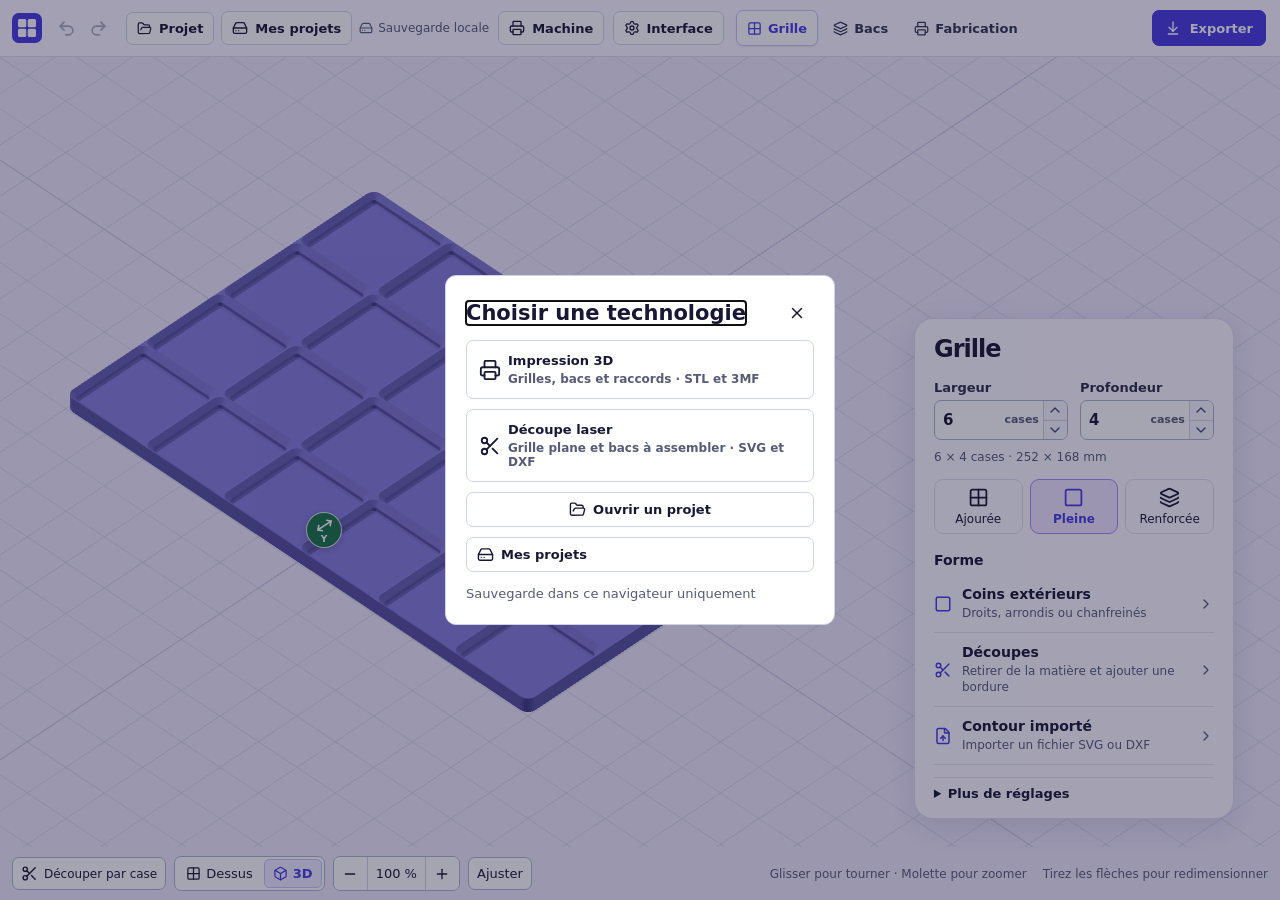
==== commit 874b9a0c: "Publish the touch tablet layout" ====
--- a/index.html
+++ b/index.html
@@ -7,8 +7,8 @@
     <meta name="theme-color" content="#ffffff">
     <link rel="icon" href="./gridfinity.svg" type="image/svg+xml">
     <title>Ultimate Gridfinity</title>
-    <script type="module" crossorigin src="./assets/index--BULOmgv.js"></script>
-    <link rel="stylesheet" crossorigin href="./assets/index-DHQiIzMa.css">
+    <script type="module" crossorigin src="./assets/index-C1cMd7SJ.js"></script>
+    <link rel="stylesheet" crossorigin href="./assets/index-C6lnORCF.css">
   </head>
   <body>
     <div id="root"></div>
--- a/assets/index-C6lnORCF.css
+++ b/assets/index-C6lnORCF.css
@@ -0,0 +1 @@
+:root{color:#181833;font-synthesis:none;--ink:#181833;--muted:#575b75;--border:#cfd2e2;--line:#e1e3ed;--accent:#4739df;--accent-fill:#4739df;--accent-on-fill:#fff;--accent-hover:#382ac6;--accent-soft:#eeebff;--accent-line:#c8c2fa;--radius:7px;--workbench:#eee8fa;accent-color:var(--accent);background:#fff;font-family:Inter,Segoe UI,system-ui,sans-serif}*,:before,:after{box-sizing:border-box}body{margin:0}button,input,select{color:inherit;font:inherit}button{cursor:pointer}button:disabled{opacity:.55;cursor:default}button:focus-visible,input:focus-visible,select:focus-visible,summary:focus-visible{outline:2px solid var(--accent);outline-offset:3px}button svg{flex:none}h1,h2,p,dl{margin:0}button,output{font-variant-numeric:tabular-nums}.visually-hidden{clip-path:inset(50%);white-space:nowrap;width:1px;height:1px;padding:0;position:absolute;overflow:hidden}.topbar{z-index:3;background:#f9f7ff;border-bottom:1px solid #ded8ef;grid-template-columns:minmax(max-content,1fr) auto minmax(max-content,1fr);align-items:center;min-height:57px;display:grid}.project-bar{align-items:center;gap:9px;padding:8px 12px;display:flex}.project-bar .project-controls{margin-left:4px}.brand-mark{flex:none}.stage-bar{display:contents}.stage-bar .primary{white-space:nowrap;grid-column:3;justify-self:end;width:auto;min-height:36px;margin-right:14px;padding:7px 12px;font-size:13px}.history-actions{gap:2px;display:flex}.history-actions button{width:30px;height:32px;padding:0}.history-actions button:disabled{opacity:.35;color:inherit;background:0 0}.technology-dialog .technology-choice{text-align:left;justify-content:flex-start;align-items:center;gap:12px;width:100%;margin-top:8px;padding:12px;display:flex}.technology-choice span{gap:4px;display:grid}.technology-choice small{color:var(--muted);font-size:12px}.outline-control{margin:12px 0}.grid-corner-controls{margin-bottom:12px}.corner-picker{grid-template-columns:1fr 1fr;gap:6px;margin:12px 0;display:grid}.corner-picker button{border:1px solid var(--border);border-radius:var(--radius);background:var(--panel,#fff);min-width:0;min-height:36px;color:var(--muted);padding:7px 6px;font-size:12px}.corner-picker button[aria-pressed=true]{border-color:var(--accent);background:var(--accent-soft);color:var(--accent)}.corner-picker .corner-preview{grid-column:1/-1;justify-items:center;gap:5px;display:grid}.corner-preview svg{width:100%;height:74px;overflow:visible}.corner-preview path{fill:var(--accent-soft);stroke:var(--accent);stroke-width:1.5px;vector-effect:non-scaling-stroke}.corner-preview circle{fill:var(--muted);opacity:.3}.corner-preview circle.active{fill:var(--accent);opacity:1}.corner-types{margin-bottom:10px}.corner-types button{flex-direction:column;flex:1;align-items:center;gap:4px;min-width:0;padding:7px 3px;font-size:12px;display:flex}.corner-types svg{fill:none;stroke:currentColor;stroke-width:1.8px;stroke-linecap:round;stroke-linejoin:round}.grid-corner-controls>.field{margin:10px 0}.outline-control .outline-preview{border:1px solid var(--line);border-radius:var(--radius);background:var(--workbench);width:100%;height:98px;fill:var(--accent-soft);stroke:var(--accent);stroke-width:.007px;margin:8px 0;padding:8px;display:block}.level-picker{border:1px solid var(--border);border-radius:var(--radius);background:var(--panel);align-items:center;gap:5px;min-width:0;padding:0 5px;display:flex}.level-picker select{min-width:0;max-width:100%;min-height:33px;color:var(--ink);background:var(--panel);border:0}.laser-toolpath{stroke:var(--accent);stroke-width:1px;stroke-dasharray:4 2;vector-effect:non-scaling-stroke;pointer-events:none}.laser-bin-fields{margin-top:12px}.laser-bin{cursor:pointer}.laser-bin :is(rect,path){fill-opacity:.42;stroke:var(--ink);stroke-width:1px;vector-effect:non-scaling-stroke}.laser-bin.selected :is(rect,path){stroke:var(--accent);stroke-width:2px}.laser-bin.conflict :is(rect,path){stroke:#b03c22;stroke-dasharray:4 2}.laser-bin text{fill:var(--ink);text-anchor:middle;dominant-baseline:central;font-weight:700}.laser-placement-target{cursor:pointer}.laser-placement-dot{fill:var(--accent);fill-opacity:.55;pointer-events:none}.laser-placement-target:is(:hover,:focus-visible) .laser-placement-dot{fill-opacity:1}.laser-bin-create,.laser-bin-measures{margin-block:12px}.laser-bin-options .checkbox-field{margin-top:8px}.laser-explode{align-items:center;gap:6px;display:inline-flex}.laser-explode[aria-pressed=true]{background:var(--accent-soft);color:var(--accent)}.laser-bin-view-select{max-width:100%;min-height:42px;font:inherit;color:var(--ink);background:var(--panel,white);border:1px solid var(--border);border-radius:var(--radius);padding:0 5px;font-size:16px;display:none}.laser-workbench-viewport{inset:0 var(--scene-reserve) 0 0;grid-template:minmax(0,1fr)/minmax(0,1fr);place-items:center;min-width:0;display:grid;position:absolute;overflow:hidden}.laser-panel-sheet{flex-direction:column;justify-content:center;align-items:center;gap:7px;width:min(94%,890px);height:92%;margin:0;display:flex}.laser-panel-sheet svg{width:100%;height:auto;max-height:calc(100% - 24px)}.laser-sheet-stock{fill:var(--panel,white)}.laser-panel-sheet path{fill-opacity:.4;stroke:var(--accent);stroke-width:1px;vector-effect:non-scaling-stroke}.laser-panel-sheet text{fill:var(--ink);text-anchor:middle;dominant-baseline:central;font-weight:700}.laser-panel-sheet figcaption{text-align:center;color:var(--muted);font-size:12px}.laser-interior-plan{-webkit-user-select:none;user-select:none;flex-direction:column;justify-content:center;align-items:center;gap:5px;width:min(90%,720px);height:88%;min-height:0;margin:0;display:flex}.laser-interior-plan svg{touch-action:none;width:100%;height:auto;min-height:0;max-height:calc(100% - 22px);display:block}.laser-interior-plan figcaption{color:var(--muted);text-align:center;font-size:12px}.laser-interior-rim,.laser-interior-floor{stroke-width:1px;vector-effect:non-scaling-stroke}.laser-interior-rim{fill:var(--accent-soft);stroke:var(--accent)}.laser-interior-floor{fill:var(--panel,white);stroke:var(--border)}.laser-divider{cursor:grab;touch-action:none}.laser-divider:active{cursor:grabbing}.laser-divider:focus{outline:none}.laser-divider-hit{stroke:#0000;stroke-width:26px;stroke-linecap:round;vector-effect:non-scaling-stroke}.laser-divider-shape,.laser-divider-number{stroke-width:1px;vector-effect:non-scaling-stroke;pointer-events:none}.laser-divider-shape{fill:#8394c4;stroke:#50628e}.laser-divider-number{fill:var(--panel,white);stroke:#50628e}.laser-divider:is(.selected,:hover) .laser-divider-shape{fill:var(--accent);stroke:var(--accent)}.laser-divider.selected .laser-divider-number{stroke:var(--accent);stroke-width:2px}.laser-divider:focus-visible .laser-divider-shape{stroke:var(--ink);stroke-width:1.5px;stroke-dasharray:3 2}.laser-divider text{fill:var(--ink);dominant-baseline:central;text-anchor:middle;pointer-events:none;font-weight:750}.laser-segment-controls{gap:13px;margin-top:12px;display:grid}.laser-interior-bin-picker{grid-template-columns:auto minmax(0,1fr);align-items:center;gap:8px}.laser-segment-controls .fields{gap:9px 12px;margin-top:0}.laser-divider-actions .secondary{justify-content:center;align-items:center;gap:5px;display:inline-flex}.laser-divider-add{grid-template-columns:repeat(2,minmax(0,1fr));display:grid}.laser-divider-add button{justify-content:center;min-width:0}.laser-divider-pick{flex-wrap:wrap;gap:5px;display:flex}.laser-divider-pick .secondary{min-width:40px;min-height:36px}.laser-divider-pick .secondary[aria-pressed=true]{border-color:var(--accent);background:var(--accent-soft);color:var(--accent)}.project-controls>button,.machine-trigger,.project-dialog .secondary,.control-details .secondary{align-items:center;gap:7px;display:flex}.project-dialog{border:1px solid var(--border);width:min(390px,100% - 30px);color:var(--ink);border-radius:11px;padding:20px}.project-dialog::backdrop{background:#17153762}.dialog-heading{justify-content:space-between;align-items:center;display:flex}.dialog-heading h2{font-size:21px}.project-dialog .secondary{width:100%;margin-top:10px}.machine-dialog{width:min(460px,100% - 24px);max-height:calc(100dvh - 24px)}.machine-dialog .dialog-heading h2:focus{outline:none}.machine-setup-help{margin-top:5px}.machine-profiles>.field,.machine-settings,.laser-stock-settings{margin-top:12px}.machine-dialog .input-wrap{height:44px}.machine-dialog .profile-form{border-top:1px solid var(--line);margin-top:14px;padding-top:3px}.machine-dialog .profile-form .secondary{width:auto}.machine-dialog .profile-form .icon-button{margin-top:10px}.machine-setup-actions{border-top:1px solid var(--line);grid-template-columns:minmax(0,1fr) minmax(0,1fr);align-items:stretch;gap:8px;margin-top:15px;padding-top:13px;display:grid}.machine-setup-actions .secondary{justify-content:center;margin-top:0}.machine-setup-actions button{min-width:0}.machine-trigger{white-space:nowrap}.machine-menu-dialog>:is(.field,.notice,.machine-empty,.machine-menu-measurement){margin-top:12px}.machine-menu-actions{margin-top:14px}.machine-menu-actions .secondary{justify-content:center}@media (width>=791px) and (width<=1100px){.project-bar :is(.machine-trigger,.interface-trigger) span{display:none}}@media (width>=791px) and (width<=900px) and (height>=561px){.project-controls>button span{display:none}}.step-nav{grid-column:2;align-items:center;gap:4px;display:flex}.step-nav button{border-radius:var(--radius);color:#33344f;white-space:nowrap;background:0 0;border:1px solid #0000;align-items:center;gap:6px;min-height:36px;padding:6px 10px;font-size:13px;font-weight:650;display:flex}.step-nav button:hover{background:#ffffff80}.step-nav button[aria-current]{color:var(--accent);border-color:var(--accent-line);background:#fff;box-shadow:0 1px 2px #2a244414}.workspace{--card-right:clamp(16px, 3.6vw, 56px);--card-width:clamp(255px, 25vw, 348px);--scene-reserve:calc(var(--card-right) + var(--card-width) + 12px);grid-template-rows:minmax(0,1fr);grid-template-columns:minmax(0,1fr);height:calc(100dvh - 57px);min-height:420px;display:grid;position:relative}.sidebar{right:var(--card-right);z-index:2;width:var(--card-width);background:#fcfaff;border:1px solid #dfd7ee;border-radius:19px;flex-direction:column;max-height:calc(100% - 132px);display:flex;position:absolute;bottom:clamp(65px,9vh,108px);box-shadow:0 9px 30px #30244f20}.step-body{overscroll-behavior:contain;scrollbar-width:thin;flex:1;min-height:0;padding:17px 19px;overflow:auto}.step-body .input-wrap{height:40px}.step-body .input-wrap input{padding-left:8px}.step-body .unit{padding-inline:3px 4px;font-size:11px}.step-body .number-stepper{flex-basis:24px}.workspace.drawing-open{--card-width:clamp(304px, 35vw, 490px)}[data-step=grid] .scene-dimension{display:none}[data-step=bins] .scene-dimension[style]{visibility:hidden;opacity:0;transition:opacity .12s,visibility 0s .24s}[data-step=bins] .scene-axis:is(:hover,:focus-within,:has(.scene-resize:active)) .scene-dimension[style]{visibility:visible;opacity:1;transition-delay:0s}.bin-drawing{border-bottom:1px solid var(--line);margin-bottom:16px;padding-bottom:13px}.drawing-heading{justify-content:space-between;align-items:center;gap:8px;margin-bottom:10px;display:flex}.drawing-heading h2{letter-spacing:-.035em;font-size:22px}.drawing-pdf{color:var(--accent);align-items:center;gap:5px;padding:5px 8px;display:flex}.drawing-caption{color:var(--muted);font-size:12px}.drawing-views{grid-template-columns:repeat(3,minmax(0,1fr));gap:6px;display:grid}.drawing-views button{border:1px solid var(--border);border-radius:var(--radius);background:#fff;justify-content:center;align-items:center;gap:5px;min-height:35px;padding:4px;font-size:13px;font-weight:650;display:flex}.drawing-views button[aria-pressed=true]{background:var(--accent-soft);color:var(--accent);border-color:#af9cf3}.drawing-sheet,.drawing-placeholder{aspect-ratio:1.5;width:100%;min-height:150px;max-height:min(29dvh,280px);margin-top:8px;display:block}.drawing-placeholder{text-align:center;color:var(--muted);place-items:center;font-size:13px;display:grid}.drawing-caption{margin-top:3px}.drawing-cut-position{color:var(--muted);align-items:center;gap:8px;font-size:12px;display:flex}.drawing-cut-position input{width:0;min-width:40px;accent-color:var(--accent);flex:1}.drawing-cut-position span:last-child{text-align:right;white-space:nowrap;min-width:62px}.drawing-stock{fill:#f0edf7;stroke:#817d94;stroke-width:1.15px;vector-effect:non-scaling-stroke}.drawing-sockets rect{fill:#fff;stroke:#a39cb2;stroke-width:.8px;vector-effect:non-scaling-stroke}.drawing-cut{fill:#e3d6ff;stroke:#a083da;stroke-width:.85px;vector-effect:non-scaling-stroke}.drawing-selected{stroke:#32235c;stroke-width:2px;vector-effect:non-scaling-stroke}.drawing-hatch{fill:none;stroke:#9b7ded;stroke-width:.85px;vector-effect:non-scaling-stroke}.drawing-dimension line{stroke:#36334d;stroke-width:1px;vector-effect:non-scaling-stroke}.drawing-dimension text{fill:var(--ink);font-weight:700}.card-heading{justify-content:space-between;align-items:center;gap:8px;display:flex}.card-action{color:var(--accent);white-space:nowrap;background:0 0;border:0;border-radius:5px;align-items:center;gap:5px;padding:5px 6px;font-size:13px;font-weight:650;display:flex}.card-action:hover:not(:disabled){background:var(--accent-soft)}.grid-card-size{color:var(--muted);margin-top:10px;font-size:12px}.sidebar .grid-types{background:0 0;border:0;gap:7px;padding:0}.sidebar .grid-types button{border:1px solid #e1d9ed;border-radius:9px;align-content:center;justify-items:center;gap:4px;min-height:55px;font-size:12px;display:grid}.sidebar .grid-types button[aria-pressed=true]{background:#eee5ff;border-color:#a58af6}.sidebar .grid-card-options{border:0;border-top:1px solid var(--line);border-radius:0;padding:8px 0 0}.grid-card-options .grid-modes{margin:10px 0}.bin-color-swatch{vertical-align:-2px;border:1px solid #18183330;border-radius:4px;flex:none;width:15px;height:15px;display:inline-block}.bin-color-field{align-items:center;gap:5px;font-size:12px;font-weight:650;display:flex}.bin-color-field input{border:1px solid var(--border);cursor:pointer;background:#fff;border-radius:7px;width:34px;height:32px;padding:3px}.section-title{margin-bottom:16px}.section-title h1{letter-spacing:-.04em;font-size:24px;font-weight:745;line-height:1.14}.section-title p{color:var(--muted);margin-top:5px;font-size:13px;line-height:1.4}.dimension-settings{border-top:1px solid var(--line);margin-top:12px;padding-top:12px}.dimension-settings>.custom-units{margin-bottom:10px}.primary{border:1px solid var(--accent);border-radius:var(--radius);background:var(--accent-fill);width:100%;min-height:49px;color:var(--accent-on-fill);justify-content:center;align-items:center;gap:9px;padding:11px 9px;font-size:15px;font-weight:700;display:flex}.primary:hover:not(:disabled){background:var(--accent-hover)}.segments{border:1px solid var(--border);border-radius:var(--radius);background:#f7f7fc;margin-bottom:18px;padding:3px;display:flex}.segments button{background:0 0;border:1px solid #0000;border-radius:5px;flex:1;min-height:33px;font-size:14px}.segments button[aria-pressed=true]{border-color:var(--accent-line);color:var(--accent);background:#fff;font-weight:700}.grid-modes{grid-template-columns:repeat(2,minmax(0,1fr));gap:3px;display:grid}.grid-modes button,.custom-units button{white-space:nowrap;padding-inline:5px;font-size:13px}.custom-units{margin-bottom:12px}.fields{grid-template-columns:repeat(2,minmax(0,1fr));gap:13px 12px;display:grid}.field{color:#2d2e48;align-content:end;gap:5px;min-width:0;font-size:13px;font-weight:560;display:grid}.field select{border-radius:var(--radius);background:#fff;border:1px solid #aeb3ca;width:100%;min-width:0;height:39px;padding:5px 8px;font-size:14px}.variant-setting{margin-top:15px}.grid-types{gap:3px;margin-bottom:0}.grid-types button{flex:1 1 0;padding-inline:4px;font-size:13px}.variant-setting .help{margin-top:6px}.input-wrap{border-radius:var(--radius);background:#fff;border:1px solid #aeb3ca;align-items:center;min-width:0;height:50px;display:flex}.input-wrap:focus-within{border-color:var(--accent);box-shadow:0 0 0 2px color-mix(in srgb, var(--accent) 14%, transparent)}.input-wrap.invalid{border-color:#b14229}.input-wrap input{width:100%;min-width:0;color:var(--ink);font-variant-numeric:tabular-nums;background:0 0;border:0;outline:none;padding:8px 0 8px 10px;font-size:15px}.input-wrap input:focus-visible{outline:none}.unit{color:var(--muted);padding:0 7px 0 4px;font-size:12px}.number-stepper{border-left:1px solid var(--border);flex:0 0 31px;grid-template-rows:1fr 1fr;align-self:stretch;display:grid}.number-stepper button{color:#424474;touch-action:manipulation;background:#f6f6fd;border:0;place-items:center;padding:0;display:grid}.number-stepper button:first-child{border-radius:0 6px 0 0}.number-stepper button:last-child{border-top:1px solid var(--border);border-radius:0 0 6px}.number-stepper button:hover:not(:disabled){background:var(--accent-soft);color:var(--accent)}.number-stepper button:focus-visible{z-index:1;outline-offset:-2px}.measurement{border:1px solid var(--line);border-radius:var(--radius);background:#f9f9fe;margin-top:22px;padding:8px 11px;font-size:13px}.measurement div{justify-content:space-between;gap:8px;padding:7px 0;display:flex}.measurement div+div{border-top:1px solid var(--line)}.measurement dt{color:var(--muted)}.measurement dd{white-space:nowrap;font-variant-numeric:tabular-nums;margin:0;font-weight:720}.help{color:var(--muted);margin-top:13px;font-size:13px;line-height:1.5}.sample{color:var(--accent);background:0 0;border:none;justify-content:center;align-items:center;gap:7px;margin-top:15px;padding:8px 0;font-size:13px;font-weight:640;display:flex}.sample:hover{text-decoration:underline}.shape-buttons{grid-template-columns:repeat(2,minmax(0,1fr));gap:9px;display:grid}.shape-buttons button{border-radius:var(--radius);background:#fff;border:1px solid #aeb3ca;align-content:center;justify-items:center;gap:6px;min-height:72px;padding:8px 4px;font-size:14px;font-weight:580;display:grid}.shape-buttons button.active,.shape-buttons button:hover:not(:disabled){border-color:var(--accent);background:var(--accent-soft)}.shape-buttons button.active svg{color:var(--accent)}.cut-section,.print-list,.draw-help{border-top:1px solid var(--line);margin-top:20px;padding-top:16px}.cut-list{scrollbar-width:thin;gap:4px;max-height:126px;margin-bottom:13px;display:grid;overflow:auto}.cut-row{border-radius:var(--radius);min-height:38px;display:flex}.cut-row.active,.files li.active{background:var(--accent-soft)}.cut-row:hover,.files li:hover{background:#f3f1ff}.cut-row>button:first-child{text-align:left;background:0 0;border:0;flex:1;align-items:center;gap:9px;padding:8px;font-size:14px;display:flex}.cut-row.active>button:first-child{font-weight:720}.icon-button{background:0 0;border:0;border-radius:5px;place-items:center;padding:8px;display:inline-grid}.icon-button:hover{color:var(--accent);background:var(--accent-soft)}.vertices{color:#31324e;margin-top:13px;font-size:13px}.vertices summary{cursor:pointer;width:fit-content;font-weight:650}.reference-mode{margin-bottom:11px}.reference-mode button{font-size:12px}.vertex-choice{align-items:center;gap:10px;margin:9px 0;display:flex}.vertex-choice select{border:1px solid var(--border);background:#fff;border-radius:5px;flex:1;min-width:0;padding:6px 8px}.draw-help h2{font-size:15px}.draw-help p{color:var(--muted);margin:5px 0 9px;font-size:13px;line-height:1.45}.draw-actions{align-items:center;gap:7px;display:flex}.secondary{border:1px solid var(--border);border-radius:var(--radius);background:#fff;padding:8px 10px;font-size:13px;font-weight:650}.control-details{border:1px solid var(--line);border-radius:var(--radius);margin-top:12px;padding:9px 10px}.control-details summary{cursor:pointer;font-size:13px;font-weight:700}.control-details .fields,.control-details>.field,.profile-form>.field{margin-top:10px}.control-details .help{margin:8px 0}.control-actions{align-items:center;gap:8px;display:flex}.profile-apply{margin-top:7px}.text-field{border-radius:var(--radius);background:#fff;border:1px solid #aeb3ca;width:100%;padding:8px 9px}.bin-suggestion{margin:8px 0;font-size:13px}.space-actions{gap:6px;display:grid}.checkbox-field{align-items:center;gap:7px;margin-top:10px;font-size:13px;display:flex}.cut-border-controls>.field{margin-top:8px}.control-heading{margin-bottom:9px;font-size:14px;font-weight:740}.connector-setting{margin-top:16px}.connector-setting>.field+.field,.connector-setting .help{margin-top:8px}.clearance-presets,.connector-filter{align-items:center;gap:6px;margin-top:8px;display:flex}.clearance-presets{flex-wrap:wrap}.clearance-presets button{padding:5px 7px;font-size:12px}.clearance-presets button[aria-pressed=true]{border-color:var(--accent);color:var(--accent);background:var(--accent-soft)}.connector-comparison{margin-top:12px}.connector-filter{font-size:12px}.connector-filter input{accent-color:var(--accent)}.connector-choices,.junction-rows{margin:8px 0 0;padding:0;list-style:none}.connector-choices li,.junction-rows li{border-top:1px solid var(--line);padding:8px 5px;font-size:13px}.connector-choices li.active,.junction-rows li.active{background:var(--accent-soft)}.connector-choices small,.junction-rows small{color:var(--muted);overflow-wrap:anywhere;margin-top:3px;display:block}.connector-choices .connector-best{color:#176554;font-weight:700}.connector-choices .file-download{margin-top:5px}.junction-list{margin-bottom:10px}.junction-count{color:var(--muted);margin-left:5px;font-weight:550}.junction-rows li{justify-content:space-between;align-items:flex-start;gap:5px;display:flex}.junction-rows .junction-open{color:#854516}.connector-status{margin-block:7px}.usable-area,.assembled-size{color:var(--muted);flex-wrap:wrap;justify-content:space-between;gap:4px 8px;font-size:13px;display:flex}.usable-area{margin-top:12px}.assembled-size{margin-top:6px}.usable-area strong,.assembled-size strong{color:var(--ink)}.print-summary{letter-spacing:-.02em;font-size:18px;font-weight:740}.cell-count{color:#87530f;margin-top:4px;font-size:13px;font-weight:650}.notice{border-radius:var(--radius);color:#754711;background:#fff7ea;border:1px solid #edd2a7;margin:10px 0;padding:9px 10px;font-size:13px;line-height:1.38}.notice.error{color:#8d2e1a;background:#fff1ed;border-color:#efc7bc}.recovery-notice{justify-content:space-between;align-items:center;gap:8px;display:flex}.recovery-notice .icon-button{flex:none}.files{margin:11px 0 0;padding:0;list-style:none}.files li{border-top:1px solid var(--line);justify-content:space-between;align-items:center;gap:3px;min-height:46px;padding:4px;display:flex}.file-piece{text-align:left;background:0 0;border:0;flex:1;align-items:center;gap:9px;padding:4px 0;font-size:13px;display:flex}.file-piece small{color:var(--muted);margin-top:2px;font-size:12px;display:block}.file-number{background:var(--accent-soft);min-width:25px;height:25px;color:var(--accent);border-radius:50%;place-items:center;font-weight:720;display:grid}.file-download{border:1px solid var(--border);background:#fff;border-radius:5px;justify-content:center;align-items:center;gap:4px;min-height:31px;padding:4px 6px;font-size:12px;display:flex}.file-download:hover:not(:disabled){border-color:var(--accent);color:var(--accent)}.clip-file>span{padding-left:5px;font-size:13px}.clip-file strong{color:#087c6e;margin-left:4px}.download-status{color:#276c60;text-align:center;overflow-wrap:anywhere;margin-top:7px;font-size:12px}.print-tabs{margin-bottom:13px}.print-tabs+.download-status{margin-bottom:10px}.print-tabs button{min-width:0;padding-inline:2px;font-size:12px}.workspace.notice-open{--card-right:20px;--card-width:clamp(268px, 23vw, 314px);background:var(--workbench)}.notice-open .sidebar{max-height:calc(100% - 56px);top:28px;bottom:auto}.notice-preview{min-width:0;min-height:0;padding:19px calc(var(--scene-reserve) + 12px) 11px 22px;grid-template-rows:minmax(0,1fr) auto;display:grid}.notice-scroll{min-height:0;padding:9px 7px 12px;overflow:auto}.notice-spread{grid-template-columns:repeat(2,minmax(0,1fr));place-items:start center;gap:14px;display:grid}.notice-spread:has(>:only-child){grid-template-columns:minmax(0,1fr)}.notice-paper{background:#fff;border:1px solid #dad3e9;border-radius:5px;width:min(100%,70.7dvh - 111.706px);min-width:0;height:auto;font-family:Arial,Helvetica,sans-serif;display:block;box-shadow:0 5px 15px #30244f18}.notice-spread.enlarged{grid-template-columns:minmax(595px,1fr)}.notice-spread.enlarged .notice-paper{width:min(100%,680px)}.notice-pagination{justify-content:center;align-items:center;gap:9px;display:flex}.notice-pagination button{place-items:center;min-height:32px;padding:3px 7px;display:inline-grid}.notice-pagination .notice-zoom{align-items:center;gap:5px;margin-left:5px;display:inline-flex}.notice-pagination output,.notice-empty{color:var(--muted);font-size:13px}.notice-empty{text-align:center;margin:30px auto}.notice-sections{gap:7px;margin-block:5px 13px;display:grid}.notice-sections button{text-align:left;align-items:center;gap:8px;min-height:41px;display:flex}.notice-sections button svg:last-child{margin-left:auto}.notice-sections button[aria-pressed=true]{color:var(--accent);background:var(--accent-soft);border-color:var(--accent-line)}.notice-download{margin-bottom:8px}.notice-ink{margin-bottom:12px}.notice-ink button{font-size:12px}@media (width<=1090px){.notice-spread{grid-template-columns:minmax(0,1fr)}.notice-paper:nth-child(2){display:none}}.plan{background:var(--workbench);grid-area:1/1;grid-template-rows:minmax(0,1fr) auto;grid-template-columns:auto minmax(0,1fr);min-width:0;min-height:0;display:grid;overflow:hidden}.plan-heading,.plan-footer{justify-content:space-between;align-items:center;gap:12px;padding:9px 12px;display:flex}.plan-heading{grid-area:2/1}.plan-footer{grid-area:2/2;justify-self:end}.plan-tools{flex-wrap:wrap;flex:auto;align-items:center;gap:8px;display:flex}.cell-tool{border-radius:var(--radius);white-space:nowrap;background:#fff;border:1px solid #aeb3ca;align-items:center;gap:6px;min-height:33px;padding:5px 8px;font-size:12px;display:flex}.cell-tool[aria-pressed=true]{color:#794207;background:#ffecd0;border-color:#b5640b}.view-switch{border-radius:var(--radius);background:#fff;border:1px solid #aeb3ca;gap:2px;padding:2px;display:flex}.view-switch button{white-space:nowrap;background:0 0;border:1px solid #0000;border-radius:5px;justify-content:center;align-items:center;gap:5px;height:29px;padding:0 8px;font-size:13px;display:flex}.view-switch button[aria-pressed=true]{border-color:var(--accent-line);background:var(--accent-soft);color:var(--accent);font-weight:680}.view-switch button:hover:not(:disabled){color:var(--accent)}.zoom-tools{flex:none;align-items:center;gap:8px;display:flex}.zoom-tools button,.zoom-tools output{background:#fff;place-items:center;height:33px;padding:0 8px;font-size:13px;display:grid}.zoom-tools button:hover:not(:disabled){color:var(--accent);background:var(--accent-soft)}.zoom-group{border-radius:var(--radius);border:1px solid #aeb3ca;display:flex;overflow:hidden}.zoom-group button{border:0;width:33px}.zoom-group button:focus-visible{outline-offset:-3px}.zoom-group output{border-left:1px solid var(--border);border-right:1px solid var(--border);min-width:59px}.fit-button{border-radius:var(--radius);border:1px solid #aeb3ca}.paper{grid-area:1/1/2/-1;min-height:0;display:grid;position:relative}.plan-canvas{display:contents}.mobile-tool-icon,.mobile-panel-bar{display:none}.plan-canvas>svg{touch-action:none;-webkit-user-select:none;user-select:none;cursor:grab;width:100%;height:100%;min-height:0;transition:opacity .18s;display:block}.plan-canvas>svg:active{cursor:grabbing}.plan-canvas>svg.drawing,.plan-canvas>svg.drawing *{cursor:crosshair}.plan-canvas.showing-3d>svg{opacity:0;pointer-events:none}.scene3d{opacity:0;pointer-events:none;background:var(--scene-background,var(--workbench));min-height:0;transition:opacity .24s;display:grid;position:absolute;inset:0;overflow:hidden}.scene3d.active{opacity:1;pointer-events:auto}.scene3d canvas{touch-action:none;cursor:grab;width:100%;height:100%;min-height:0;display:block}.scene3d canvas:active{cursor:grabbing}.scene3d canvas:focus-visible{outline:2px solid var(--accent);outline-offset:-3px}.scene-labels{pointer-events:none;position:absolute;inset:0}.scene-labels span{color:#4231c5;background:#fff;border:1px solid #5a45cf;border-radius:50%;place-items:center;min-width:25px;min-height:25px;padding:2px 4px;font-size:12px;font-weight:740;display:grid;position:absolute;top:0;left:0;box-shadow:0 1px 4px #30246b28}.scene-labels .selected{color:var(--accent-on-fill);background:var(--accent-fill)}.scene-options{bottom:7px;left:0;right:var(--scene-reserve);pointer-events:none;flex-wrap:wrap;justify-content:center;align-items:center;gap:10px;padding-inline:8px;display:flex;position:absolute}.print-visibility{pointer-events:auto}.print-visibility-select{display:none}.explode-button{pointer-events:auto;background:#fff;border:1px solid #c8c3e4;border-radius:8px;justify-content:center;align-items:center;gap:6px;min-height:43px;display:flex;box-shadow:0 2px 5px #30246b0c}.explode-button:hover,.explode-button[aria-pressed=true]{background:var(--accent-soft);color:var(--accent)}.scene-dimensions{pointer-events:none;position:absolute;inset:0}.scene-dimension{color:#fff;pointer-events:auto;background:#201c2d;border-radius:17px;width:130px;padding:6px 7px 5px 11px;position:absolute;top:0;left:0;box-shadow:0 3px 12px #28213b2e}.scene-dimension:not([style]){visibility:hidden}.scene-resize{background:var(--axis-color);color:#fff;cursor:grab;touch-action:none;-webkit-user-select:none;user-select:none;pointer-events:auto;border:1px solid #ffffffc9;border-radius:50%;grid-template-rows:18px 10px;align-content:center;place-items:center;width:36px;height:36px;display:grid;position:absolute;top:0;left:0;box-shadow:0 2px 7px #27204b45}.scene-resize:not([style]){visibility:hidden}.scene-resize svg{transform:rotate(var(--resize-angle));pointer-events:none}[data-axis=width]{--axis-color:#a92c40}[data-axis=depth]{--axis-color:#187347}[data-axis=height]{--axis-color:#2257ad}.scene-axis-letter{pointer-events:none;font-size:9px;font-weight:800;line-height:1}.scene-resize:hover,.scene-resize:active{background:color-mix(in srgb, var(--axis-color), black 18%)}.scene-resize:active{cursor:grabbing}.scene-resize:focus-visible{outline:2px solid var(--axis-color);outline-offset:3px}.section-indicator{color:#392589;background:#e7e1ff;border-radius:7px;margin:0;padding:6px 10px;font-size:12px;font-weight:650}.drawing-selection{margin-bottom:10px}.stretch-feedback{z-index:1;border-radius:var(--radius);color:#165c4b;pointer-events:none;background:#f5fffa;border:1px solid #b3d9ce;max-width:min(380px,100% - 24px);padding:8px 11px;font-size:13px;font-weight:650;position:absolute;bottom:12px;left:12px}.stretch-feedback.blocked{color:#834b19;background:#fff6e9;border-color:#eccb9b}.scene-dimension .field{color:#ece7fa;gap:1px}.scene-dimension .field label{white-space:nowrap;font-size:11px}.scene-dimension .input-wrap{background:0 0;border:0;border-radius:5px;height:31px}.scene-dimension .input-wrap:focus-within{box-shadow:0 0 0 2px #a99aff}.scene-dimension .input-wrap.invalid{box-shadow:0 0 0 2px #fba287}.scene-dimension .input-wrap input{color:#fff;padding:1px 0;font-size:17px;font-weight:720}.scene-dimension .unit{color:#e0d9f2;padding:0 4px 0 0;font-size:10px}.scene-dimension .number-stepper{border:0;flex-basis:23px}.scene-dimension .number-stepper button{color:#fff;background:#ffffff16;border-color:#ffffff28}.scene-dimension .number-stepper button:hover:not(:disabled){color:#fff;background:#ffffff34}.scene-dimension .number-stepper svg{width:13px;height:13px}.explode-button{min-height:38px;color:var(--accent);padding:6px 14px;font-size:13px;font-weight:680}.scene-help{color:var(--muted);flex-wrap:wrap;align-items:center;gap:5px 16px;font-size:12px;display:flex}.scene-conflict-note{color:#8d430a;font-weight:650}.scene-fit-bin{border-radius:var(--radius);color:#783706;background:#fff7e9;border:1px solid #a65b26;max-width:calc(100% - 24px);min-height:38px;padding:7px 12px;font-size:13px;font-weight:700;position:absolute;top:12px;left:12px;box-shadow:0 2px 8px #34204726}.scene-fit-bin:hover{background:#ffe9cc}.scene-touch{display:none}.scene-clip-note{align-items:center;gap:5px;display:inline-flex}.viewer-status{border:1px solid var(--border);color:var(--muted);background:#fff;border-radius:6px;padding:5px 8px;font-size:12px;position:absolute;inset:8px 8px auto auto}.scene-unavailable{color:var(--muted);font-size:12px}.empty-plan{color:var(--muted);text-align:center;pointer-events:none;place-self:center;padding:10px;position:absolute}.dimensions{pointer-events:none;text-anchor:middle;fill:var(--ink);font-weight:740}.dimensions line{stroke:#30304b;stroke-width:1px;vector-effect:non-scaling-stroke}.stock,.socket-rim,.socket-floor,.cut-shape,.cut-handle,.affected,.affected-split,.seam,.clip,.print-piece{vector-effect:non-scaling-stroke}.stock{fill:#ece8ff;stroke:#494569;stroke-width:1.25px}.sockets{pointer-events:none}.socket-rim{fill:#ffffff65;stroke:#696485;stroke-width:.85px}.socket-floor{fill:#fefeff;stroke:#6c688c;stroke-width:.8px}.magnet-pocket{fill:#c4b9e5;stroke:#69598e;stroke-width:.9px;vector-effect:non-scaling-stroke}.weight-pocket{fill:none;stroke:#69598e;stroke-dasharray:3 2;vector-effect:non-scaling-stroke}.screw-hole{fill:#51466f}.edge-guides{pointer-events:none}.edge-guides line{stroke:#9c550d;stroke-width:1.2px;stroke-dasharray:3 3;vector-effect:non-scaling-stroke}.edge-guides text{fill:#794207;stroke:#fffefa;stroke-width:3px;paint-order:stroke;stroke-linejoin:round;vector-effect:non-scaling-stroke;font-weight:720}.affected{fill:#ffd78c31;stroke:#b16a239e;stroke-width:1px;stroke-dasharray:4 3}.affected-split{fill:#6857ef17;stroke:#5743bda8;stroke-width:1px;stroke-dasharray:4 3}.cut-shape{fill:#ffbf5965;stroke:#b5640b;stroke-width:1.3px;stroke-dasharray:6 4;cursor:move}.cut-shape.selected{stroke:#c26903;stroke-width:1.8px}.cut-border{fill:#52a6a68a;stroke:#276d74;stroke-width:1px;vector-effect:non-scaling-stroke;pointer-events:none}.cut-handle{fill:#fff6e9;stroke:#c26903;stroke-width:1.7px;cursor:crosshair}.cell-hit{fill:#0000;stroke:#0000;cursor:crosshair;vector-effect:non-scaling-stroke}.cell-hit:hover,.cell-hit:focus-visible{fill:#f4a94b4d;stroke:#a25512;stroke-width:1.2px;outline:none}.scene3d canvas[data-placement-target=available]:not(:active){cursor:copy}.scene3d canvas[data-placement-target=blocked]:not(:active){cursor:not-allowed}.placement-hint{color:#276c60;font-size:13px;font-weight:650}.placement-hint.blocked{color:#8d2e1a}.bin-slot{cursor:pointer}.bin-outline{fill-opacity:.33;stroke-width:1.5px;vector-effect:non-scaling-stroke}.bin-slot.selected .bin-outline,.bin-slot:focus-visible .bin-outline{fill-opacity:.55;stroke-width:2.5px}.bin-slot.conflict .bin-outline{fill:#f89882;stroke:#a94230;stroke-dasharray:4 2}.bin-slot text{text-anchor:middle;dominant-baseline:central;fill:#2b2542;pointer-events:none;paint-order:stroke;stroke:#fff;stroke-width:2px;vector-effect:non-scaling-stroke;font-weight:740}.bin-divider,.bin-notch{vector-effect:non-scaling-stroke;pointer-events:none}.bin-divider{stroke:#463a64;stroke-width:1.25px;opacity:.65}.bin-notch{stroke:#fff;stroke-width:3px;stroke-linecap:round}.bin-space-preview{fill:#55b7a52b;stroke:#168370;stroke-dasharray:6 4;stroke-width:2px;vector-effect:non-scaling-stroke;pointer-events:none}.key.bin-space-key{background:#e2f2ee;border:1px dashed #168370}.add-bin{color:var(--accent);align-items:center;gap:7px;display:flex}.bin-count{margin-bottom:10px;font-size:13px;font-weight:680}.bins-list>summary{align-items:center;gap:5px;min-height:20px;display:flex}.bins-list>summary>.bin-caption{margin-left:auto}.bins-list[open]>summary>svg{transform:rotate(180deg)}.bins-list .cut-list{margin:8px 0 0}.bin-inspector{border:1px solid var(--line);background:#faf9fe;border-radius:10px;margin-top:12px}.bin-inspector-header{justify-content:space-between;align-items:center;gap:4px;padding:10px;display:flex}.bin-inspector-header>div:first-child{overflow-wrap:anywhere;min-width:0}.bin-inspector-header h2{font-size:16px}.bin-inspector-header .bin-caption{white-space:nowrap}.bin-caption{color:var(--muted);font-size:12px;font-weight:500}.bin-inspector-actions{align-items:center;gap:3px;display:flex}.bin-inspector-actions .icon-button{width:26px;height:32px;padding:0}.bin-inspector>.notice{margin:0 10px 10px}.bin-inspector>.notice>button{margin-top:7px;display:flex}.bin-supports{margin:0 10px 8px}.bin-inspector-body{border-top:1px solid var(--line);padding:10px}.bin-inspector-body .fields{gap:9px 8px}.bin-size-label{margin-top:7px}.bin-stack-action{justify-content:center;width:100%;margin-top:10px}.bin-options{border:0;border-top:1px solid var(--line);border-radius:0;margin:0}.bin-option-group{border-top:1px solid var(--line);margin-top:10px;padding-top:10px}.bin-option-group .control-heading{margin:0;font-size:13px}.bin-separate-action{margin-top:10px}.bin-height-sizes{color:var(--muted);margin:5px 0 12px;padding:0;font-size:12px;line-height:1.6;list-style:none}.bin-file-height{color:var(--muted);margin-top:3px;display:block}.draft{pointer-events:none}.draft polyline{fill:none;stroke:#b5640b;stroke-width:1.5px;vector-effect:non-scaling-stroke}.draft circle{fill:#b5640b}.seam{stroke:#5847df;stroke-width:1.8px;stroke-dasharray:7 4;pointer-events:none}.seam.missing{stroke:#aa3d25}.seam.inspected{stroke-width:3.2px}.seam.muted,.link-muted{opacity:.28}.junction-label{fill:#302162;stroke:#fff;stroke-width:2.5px;paint-order:stroke;vector-effect:non-scaling-stroke;pointer-events:none;font-weight:750}.clip{fill:#48c8b5;stroke:#056f61;stroke-width:1.15px}.print-piece{stroke:#5f5778;stroke-width:1px;cursor:grab}.print-piece.highlighted{fill:#c9bfff;stroke:var(--accent);stroke-width:2px}.piece-number{cursor:grab}.piece-number circle{fill:#fff;stroke:var(--accent);stroke-width:1.5px;vector-effect:non-scaling-stroke}.piece-number text{text-anchor:middle;dominant-baseline:central;fill:var(--accent);pointer-events:none;font-weight:730}.piece-number.highlighted circle{fill:var(--accent-fill)}.piece-number.highlighted text{fill:var(--accent-on-fill)}.plan-footer{min-height:47px}.legend{color:#373952;flex-wrap:wrap;gap:8px 16px;font-size:12px;display:flex}.legend span{white-space:nowrap;align-items:center;gap:6px;display:flex}.key{background:#ece8ff;border:1px solid #696485;border-radius:3px;width:15px;height:14px}.key.cut{background:#ffecd0;border:1px dashed #b5640b}.key.cut-border-key{background:#a2d0d0;border-color:#276d74}.key.join{border:0;border-top:2px dashed #5847df;border-radius:0;height:0}.key.clip-key{background:#6dd4c4;border-color:#056f61}.key.opening{background:0 0;border-color:#8f89a9}.key.magnet{background:#c4b9e5;border-color:#69598e;border-radius:50%}.key.weight-pocket-key{border:1px dashed #69598e}.key.screw-hole-key{background:#51466f;border-radius:50%}.key.bin-key{background:#f4c9a6;border-color:#b57540}.scale{text-align:center;white-space:nowrap;flex:none;min-width:2px;font-size:11px}.scale span{width:max-content;display:block;position:relative;left:50%;transform:translate(-50%)}.scale i{border:1px solid #45445f;border-top-width:0;height:6px;display:block}@media (pointer:coarse){.scene-mouse{display:none}.scene-touch{display:inline}}@media (prefers-reduced-motion:reduce){.scene3d,.plan-canvas>svg{transition:none}}.junction-editor{border:1px solid var(--line);background:var(--accent-soft);border-radius:10px;margin:0 0 14px;padding:10px 12px}.junction-editor h2{margin:0;font-size:16px}.junction-editor .field{margin:8px 0}.junction-editor .help{margin:5px 0 0}.scene-junctions{pointer-events:none;position:absolute;inset:0}.scene-junctions .junction-pin{color:#3c2a9c;pointer-events:auto;background:#fff;border:1px solid #5744d1;border-radius:9px;place-items:center;min-width:30px;height:29px;padding:0 6px;font-size:12px;font-weight:750;display:grid;position:absolute;top:0;left:0;box-shadow:0 2px 6px #24194845}.scene-junctions .junction-pin:not([style]){visibility:hidden}.scene-junctions .junction-pin.position{border-radius:50%;width:20px;min-width:20px;height:20px;padding:0}.scene-junctions .junction-pin[aria-pressed=true],.scene-junctions .junction-pin:hover{color:#fff;background:#4a36cf}.scene-junctions .junction-pin.warning:not([aria-pressed=true]):not(:hover){color:#932f13;border-color:#aa3d25}.junction-pin circle{fill:#fff;stroke:#5744d1;stroke-width:1.3px;vector-effect:non-scaling-stroke;cursor:pointer}.junction-pin text{fill:#3c2a9c;pointer-events:none;font-weight:750}.junction-pin.selected circle,.junction-pin:hover circle,.junction-pin:focus-visible circle{fill:#4a36cf}.junction-pin.selected text,.junction-pin:hover text,.junction-pin:focus-visible text{fill:#fff}.junction-pin.warning:not(.selected):not(:hover) circle{stroke:#aa3d25}.junction-hint{background:var(--panel);color:var(--ink);pointer-events:none;border-radius:7px;margin:0;padding:6px 9px;font-size:12px;position:absolute;top:10px;left:12px}:root{--ready-bg:#f2fbf7;--ready-ink:#21634f;--ready-line:#c2ddd2;--warning-bg:#fff7ea;--warning-ink:#754711;--warning-line:#edd2a7}.interface-trigger{white-space:nowrap;align-items:center;gap:6px;display:inline-flex}.interface-dialog .field{margin-block:18px}.interface-label{margin-bottom:7px;font-size:13px;font-weight:700}.appearance-options{margin-bottom:0}.appearance-options button{justify-content:center;align-items:center;gap:6px;display:flex}.accent-settings{border:0;min-width:0;margin:17px 0 0;padding:0}.accent-options{grid-template-columns:repeat(5,minmax(0,1fr));gap:6px;display:grid}.accent-swatch{border:1px solid var(--border);border-radius:var(--radius);background:0 0;place-items:center;min-width:0;min-height:44px;padding:0;display:grid}.accent-swatch:hover,.accent-swatch[aria-pressed=true]{border-color:var(--accent);background:var(--accent-soft)}.accent-swatch span{background:var(--swatch);color:#fff;border:1px solid #0002;border-radius:50%;place-items:center;width:23px;height:23px;display:grid}.custom-accent{border:1px solid var(--border);border-radius:var(--radius);cursor:pointer;justify-content:space-between;align-items:center;gap:8px;min-height:44px;margin-top:7px;padding-inline:8px;font-size:13px;font-weight:560;display:flex}.custom-accent[data-selected=true]{border-color:var(--accent);background:var(--accent-soft)}.custom-accent input{cursor:pointer;background:0 0;border:0;width:43px;height:41px;padding:4px}.interface-dialog .scene-background-setting{margin-block:15px 0}.interface-dialog .reset-appearance{justify-content:center}:root[data-theme=dark] .interface-dialog .field{color:var(--ink)}@media (width>=620px) and (height<=535px){.interface-dialog[open]{grid-template-columns:repeat(2,minmax(0,1fr));gap:14px 18px;width:min(640px,100% - 24px);display:grid}.interface-dialog :is(.dialog-heading,.reset-appearance){grid-column:1/-1}.interface-dialog :is(.field,.accent-settings,.reset-appearance){margin:0}.interface-dialog>.scene-background-setting{align-content:start}}.drawer-height-field{margin-block:12px}.drawer-height-field .help{margin-top:5px}.drawer-clearance,.print-preflight{border:1px solid var(--ready-line);background:var(--ready-bg);color:var(--ready-ink);border-radius:9px;margin-block:9px;padding:9px 10px;font-size:13px;line-height:1.4}.drawer-clearance.warning,.print-preflight.warning{border-color:var(--warning-line);background:var(--warning-bg);color:var(--warning-ink)}.drawer-clearance p{margin-top:3px}.drawer-clearance ul{margin:5px 0;padding-left:17px}.print-preflight h3{align-items:center;gap:6px;margin:0 0 3px;font-size:14px;display:flex}.print-preflight .help{color:inherit}.print-preflight .drawer-clearance{margin:8px 0 5px}.preflight-actions{flex-wrap:wrap;gap:6px;margin-top:8px;display:flex}.preflight-actions button{font-size:12px}.preflight-issues{margin:5px 0 0;padding:0;list-style:none}.preflight-issues li{flex-wrap:wrap;align-items:center;gap:5px;padding:5px 0;display:flex}.preflight-issues li+li{border-top:1px solid var(--warning-line)}.preflight-issues small{flex-basis:100%}.preflight-issues .file-download{min-height:27px}:root[data-theme=dark]{--lightningcss-light: ;--lightningcss-dark:initial;color-scheme:dark;color:#eeedf7;--ink:#eeedf7;--muted:#b6b3cb;--border:#53536f;--line:#3e3b55;--accent:#b8acff;--accent-fill:#5745d5;--accent-hover:#6753e6;--accent-soft:#373057;--accent-line:#7766bd;--workbench:#202036;--panel:#27263a;--control:#302e45;--control-soft:#2c2a40;--ready-bg:#233e38;--ready-ink:#a9e6ce;--ready-line:#436c5d;--warning-bg:#493421;--warning-ink:#ffdbaf;--warning-line:#775838;background:#141423}[data-theme=dark] .topbar{border-color:var(--line);background:#222135}[data-theme=dark] .sidebar{background:var(--panel);border-color:var(--line);box-shadow:0 9px 30px #09071780}[data-theme=dark] .step-body .field,[data-theme=dark] .step-nav button,[data-theme=dark] .vertices,[data-theme=dark] .legend{color:var(--ink)}[data-theme=dark] .step-nav button:hover,[data-theme=dark] .step-nav button[aria-current],[data-theme=dark] .icon-button:hover,[data-theme=dark] .cut-row:hover,[data-theme=dark] .files li:hover{background:var(--accent-soft);color:var(--accent);border-color:var(--line)}[data-theme=dark] :is(.project-dialog,.secondary,.text-field,.input-wrap,.field select,.vertex-choice select,.bin-color-field input,.drawing-views button,.file-download,.cell-tool,.view-switch,.zoom-tools button,.zoom-tools output,.explode-button,.print-visibility-select,.viewer-status,.cut-row){background:var(--control);border-color:var(--border);color:var(--ink)}[data-theme=dark] :is(.segments,.measurement,.bin-inspector,.number-stepper button){background:var(--control-soft);border-color:var(--line);color:var(--ink)}[data-theme=dark] .input-wrap input{color:var(--ink)}[data-theme=dark] .unit{color:var(--muted)}[data-theme=dark] :is(.segments,.view-switch,.drawing-views,.notice-sections,.clearance-presets) button[aria-pressed=true],[data-theme=dark] .sidebar .grid-types button[aria-pressed=true]{background:var(--accent-soft);color:var(--accent);border-color:var(--accent-line)}[data-theme=dark] .sidebar .grid-types button{border-color:var(--border)}[data-theme=dark] .notice{background:var(--warning-bg);color:var(--warning-ink);border-color:var(--warning-line)}[data-theme=dark] .notice.error{color:#ffc9c1;background:#502b30;border-color:#845056}[data-theme=dark] :is(.junction-open,.cell-count,.scene-conflict-note,.placement-hint.blocked){color:var(--warning-ink)}[data-theme=dark] :is(.connector-choices .connector-best,.clip-file strong,.download-status,.placement-hint){color:var(--ready-ink)}[data-theme=dark] .placement-hint.blocked{color:var(--warning-ink)}[data-theme=dark] .drawing-stock{fill:#403956;stroke:#aaa0bd}[data-theme=dark] .drawing-sockets rect{fill:#2b263d;stroke:#9185ab}[data-theme=dark] .drawing-dimension line,[data-theme=dark] .dimensions line{stroke:#bfb9d1}[data-theme=dark] .drawing-selected{stroke:#d1bbff}[data-theme=dark] .stock{fill:#4b435f;stroke:#b0a8c7}[data-theme=dark] .socket-rim{fill:#35324a;stroke:#a19ab6}[data-theme=dark] .socket-floor{fill:#242236;stroke:#aaa1c3}[data-theme=dark] .print-piece{opacity:.88}[data-theme=dark] .piece-number circle{fill:#27233a;stroke:var(--accent)}[data-theme=dark] .piece-number text{fill:var(--accent)}[data-theme=dark] .piece-number.highlighted circle{fill:var(--accent-fill)}[data-theme=dark] .piece-number.highlighted text{fill:var(--accent-on-fill)}[data-theme=dark] .explode-button:is(:hover,[aria-pressed=true]){background:var(--accent-soft);color:var(--accent)}[data-theme=dark] .junction-label{fill:#f4edff;stroke:#272138}[data-theme=dark] .scale i{border-color:var(--muted)}[data-theme=dark] .dimensions text{stroke:var(--workbench);fill:var(--ink)}[data-theme=dark] .notice-paper{border-color:var(--border);background:#fff}[data-theme=dark] .scene-dimension .input-wrap input{color:#fff}[data-theme=dark] .scene-dimension .number-stepper button{color:#fff;background:#ffffff16}[data-theme=dark] .stretch-feedback{background:var(--ready-bg);color:var(--ready-ink);border-color:var(--ready-line)}[data-theme=dark] .stretch-feedback.blocked,[data-theme=dark] .scene-fit-bin{background:var(--warning-bg);color:var(--warning-ink);border-color:var(--warning-line)}@media (width<=490px){.interface-trigger span{display:none}}@media (width<=790px),(width<=960px) and (height<=560px) and (orientation:landscape),(pointer:coarse) and (hover:none){:root{--mobile-nav:calc(56px + env(safe-area-inset-bottom,0px));--mobile-bar:#f9f7ff;--mobile-surface:#fcfaff;--mobile-left:max(8px, env(safe-area-inset-left,0px));--mobile-right:max(8px, env(safe-area-inset-right,0px))}:root[data-theme=dark]{--mobile-bar:#222135;--mobile-surface:var(--panel)}body{overflow:hidden}#root{height:100dvh;padding:0 0 var(--mobile-nav);background:var(--workbench);flex-direction:column;display:flex}.topbar{min-height:0;padding:env(safe-area-inset-top,0px) var(--mobile-right) 0 var(--mobile-left);background:var(--mobile-bar);border-color:var(--line);flex:none;grid-template-columns:minmax(0,1fr) auto}.project-bar{gap:5px;min-width:0;padding:4px 0}.project-bar .project-controls{margin:0}.project-bar .brand-mark{width:29px;height:29px}.project-bar .history-actions{gap:0}.project-bar :is(.history-actions button,.project-controls>button,.machine-trigger,.interface-trigger),.stage-bar .stage-export{justify-content:center;min-width:44px;min-height:44px}.project-bar .history-actions button{width:44px}.project-controls>button,.machine-trigger{padding-inline:8px}.interface-trigger span,.machine-trigger span,.stage-export span{display:none}.stage-bar .stage-export{grid-area:1/2;margin:0 0 0 5px;padding:0 11px}.step-nav{z-index:4;min-height:var(--mobile-nav);padding:4px var(--mobile-right) calc(4px + env(safe-area-inset-bottom,0px)) var(--mobile-left);background:var(--mobile-bar);border-top:1px solid var(--line);grid-template-columns:repeat(3,minmax(0,1fr));gap:3px;display:grid;position:fixed;inset:auto 0 0}.step-nav button{text-align:center;white-space:normal;overflow-wrap:anywhere;flex-direction:column;justify-content:center;gap:3px;min-width:0;min-height:47px;padding:4px 2px;font-size:11px;line-height:1.12}.step-nav svg{width:17px;height:17px}.workspace,.workspace.drawing-open,.workspace.notice-open{--scene-reserve:0px;min-width:0;height:auto;min-height:0;padding-inline:env(safe-area-inset-left,0px) env(safe-area-inset-right,0px);flex-direction:column;flex:1 1 0;display:flex;overflow:hidden}.plan,.notice-preview{flex:1 1 0;width:100%;min-height:0}.plan{grid-template-rows:minmax(0,1fr) auto auto;grid-template-columns:minmax(0,1fr)}.paper{grid-area:1/1;grid-template-rows:minmax(0,1fr) auto;min-width:0}.plan-canvas{grid-area:1/1;min-width:0;min-height:0;display:grid;position:relative;overflow:hidden}.plan-heading{border-top:1px solid var(--line);background:var(--mobile-bar);grid-area:2/1}.plan-footer{grid-area:3/1;justify-self:stretch;min-height:0}.plan-footer:empty{padding:0}.plan-heading,.plan-footer{gap:5px;padding:4px 8px}.plan-tools{justify-content:space-between;gap:5px;min-width:0}.zoom-tools,.view-switch{gap:3px}.plan-tools .view-switch button,.zoom-tools button,.zoom-tools output,.cell-tool{min-width:40px;min-height:42px;padding:0 6px;font-size:12px}.zoom-tools .fit-button{width:42px}.zoom-group output{min-width:43px}.plan-tools .view-switch svg{width:15px;height:15px}.level-picker select{min-height:42px;font-size:16px}.laser-explode,.laser-bin-view-switch button{min-height:42px}.laser-divider-pick .secondary{min-width:44px;min-height:44px}.laser-bin-view-switch svg{display:none}.mobile-tool-icon{display:block}.fit-button span{display:none}.scene-options{overscroll-behavior-inline:contain;scrollbar-width:none;background:var(--mobile-bar);border-top:1px solid var(--line);pointer-events:auto;flex-wrap:nowrap;grid-area:2/1;justify-content:flex-start;gap:4px;padding:2px 7px;position:static;overflow:auto}.scene-options .view-switch{flex:none}.scene-options .view-switch button{min-height:39px;padding:0 6px;font-size:11px}.scene-options .explode-button{flex:none;width:42px;min-height:42px;padding:0}.scene-options .explode-button span{display:none}.scene-options .section-indicator{flex:none}.scene-help{font-size:11px}.plan-footer .legend{gap:4px 7px;font-size:10px}.plan-footer .legend span{white-space:normal}.plan-footer .key{flex:none;width:10px;height:10px}.placement-hint{font-size:12px}.sidebar,.notice-open .sidebar{border:1px solid var(--line);background:var(--mobile-surface);width:100%;min-height:0;max-height:none;box-shadow:none;border-width:1px 0 0;border-radius:14px 14px 0 0;flex:0 0 min(100%,clamp(11rem,44%,25rem));order:0;margin:0;position:static}.workspace[data-panel=scene] .sidebar{flex:none}.workspace[data-panel=scene] .step-body,.workspace[data-panel=settings] :is(.plan,.notice-preview){display:none}.workspace[data-panel=settings] .sidebar{border-radius:0;flex:1 1 0}.mobile-panel-bar{border-bottom:1px solid var(--line);flex:none;align-items:center;gap:4px;padding:0 7px;display:flex}.mobile-panel-bar button{border-radius:var(--radius);min-height:45px;color:var(--ink);background:0 0;border:0;justify-content:center;align-items:center;gap:8px;font-size:13px;font-weight:700;display:flex}.mobile-panel-bar button:active{background:var(--accent-soft)}.mobile-panel-toggle{flex:1;min-width:0;padding:0 8px}.mobile-panel-toggle span{text-align:left;flex:1}.mobile-panel-size{flex:none;width:44px;padding:0}.step-body{overscroll-behavior:contain;padding:13px 12px 16px;scroll-padding-block:12px;overflow:auto}.step-body .section-title{margin-bottom:12px}.step-body .section-title h1{font-size:21px}.step-body .input-wrap{height:45px}.step-body .number-stepper{flex:none;display:flex}.step-body .number-stepper button{border:0;border-radius:0;min-width:33px}.step-body .number-stepper button+button{border-left:1px solid var(--border)}.step-body :is(.field select,.text-field),.interface-dialog select{min-height:44px}.step-body :is(input:not([type=range]),select),.project-dialog select{font-size:16px}.step-body :is(.print-tabs button,.drawing-views button,.primary,.file-download,.control-actions button){min-height:44px}.step-body .shape-buttons{grid-template-columns:repeat(4,minmax(0,1fr));gap:5px}.step-body .shape-buttons button{overflow-wrap:anywhere;min-height:54px;font-size:11px}.notice-preview{padding:4px 5px 6px}.notice-scroll{overscroll-behavior:contain;padding:4px 4px 8px}.notice-spread{grid-template-columns:minmax(0,1fr)}.notice-paper{width:min(100%,555px)}.notice-pagination button{min-width:42px;min-height:42px}.project-dialog{max-height:calc(100dvh - 24px);overflow:auto}.project-dialog .secondary,.appearance-options button{min-height:44px}}@media (width<=540px){.laser-bin-view-switch{display:none}.laser-bin-view-select{display:block}.cell-tool span,.plan-footer .legend,.plan-footer .scene-mouse,.plan-footer .scene-touch{display:none}.plan-footer:not(:has(.placement-hint,.scene-conflict-note,.scale,.scene-unavailable)){display:none}.plan-footer .scale{margin-left:auto}.scene-dimension{display:none}.scene-resize{width:44px;height:44px}.scene-junctions .junction-pin{min-width:34px;height:34px}.scene-junctions .junction-pin.position{width:28px;min-width:28px;height:28px}}@media (width<=375px){.project-controls>button span{display:none}}@media (width<=350px){.project-bar{gap:2px}.project-bar .brand-mark{width:24px;height:24px}.plan-tools{gap:3px}.plan-tools .view-switch button,.zoom-tools button{min-width:36px}.step-body .number-stepper button{min-width:29px}}@media (width<=960px) and (height<=560px) and (orientation:landscape),(pointer:coarse) and (hover:none) and (orientation:landscape){:root{--mobile-nav:calc(45px + env(safe-area-inset-bottom,0px))}.step-nav{padding-block:2px calc(2px + env(safe-area-inset-bottom,0px))}.step-nav button{flex-direction:row;min-height:40px}.workspace,.workspace.drawing-open,.workspace.notice-open{flex-direction:row}.plan,.notice-preview{width:auto;min-width:0}.sidebar,.notice-open .sidebar{border-width:0 0 0 1px;border-radius:0;flex-basis:clamp(220px,39%,350px)}.workspace[data-panel=scene] .sidebar{right:env(safe-area-inset-right,0px);border-radius:0 0 0 10px;width:auto;position:absolute;top:0}.workspace[data-panel=scene] .mobile-panel-toggle{min-width:145px}.workspace[data-panel=settings] .sidebar{border:0}.step-body{container-type:inline-size}.plan{grid-template-columns:auto minmax(0,1fr);container-type:inline-size}.paper{display:contents}.plan-canvas{grid-area:1/1/2/-1}.plan-heading,.plan-footer{grid-column:1/-1}.plan-heading{padding:2px 6px}.plan:has(.scene-options) .plan-heading{grid-column:1}.plan:has(.scene-options) .plan-tools{flex-wrap:nowrap}.plan:has(.scene-options) .plan-tools .view-switch span{display:none}.scene-options{grid-area:2/2;min-width:0;padding:2px 6px}.scene-options .print-visibility{display:none}.print-visibility-select{border:1px solid var(--border);border-radius:var(--radius);background:var(--panel);min-width:0;max-width:136px;min-height:44px;color:var(--ink);font:inherit;flex:0 auto;padding:0 5px;font-size:16px;display:block}.plan-footer :is(.legend,.scene-mouse,.scene-touch){display:none}.plan-footer:not(:has(.placement-hint,.scene-conflict-note,.scene-clip-note,.scale,.scene-unavailable)){display:none}.plan-footer .scale{margin-left:auto}@container (width<560px){.plan:has(.scene-options>button:nth-of-type(3)) .zoom-group output{display:none}.laser-bin-view-switch{display:none}.laser-bin-view-select{display:block}}@container (width<490px){.plan:has(.scene-options) .zoom-group output{display:none}}@container (width<475px){.plan:has(.scene-options>button:nth-of-type(3)) .plan-heading{grid-column:1/-1}.scene-options:has(>button:nth-of-type(3)){grid-area:3/1/4/-1}.plan:has(.scene-options>button:nth-of-type(3)) .plan-footer{grid-row:4}.laser-workbench .zoom-group output,.laser-explode span{display:none}.laser-explode{justify-content:center;min-width:42px}}@container (width<380px){.plan:has(.scene-options) .plan-heading{grid-column:1/-1}.scene-options{grid-area:3/1/4/-1}.plan-footer{grid-row:4}}@container (width<275px){.step-body .fields{grid-template-columns:minmax(0,1fr)}}}@media (width<=790px) and (height<=420px) and (orientation:portrait){.workspace:has(.step-body :is(input,select):focus) :is(.plan,.notice-preview){display:none}.workspace:has(.step-body :is(input,select):focus) .sidebar{flex:1 1 0}}@media (width<=790px),(width<=960px) and (height<=560px) and (orientation:landscape),(pointer:coarse) and (hover:none){.step-nav{right:25%}.project-bar .project-controls>.library-trigger{z-index:4;width:25%;min-height:var(--mobile-nav);padding:4px var(--mobile-right) calc(4px + env(safe-area-inset-bottom,0px)) 4px;border:0;border-top:1px solid var(--line);background:var(--mobile-bar);white-space:normal;text-align:center;border-radius:0;flex-direction:column;justify-content:center;align-items:center;gap:3px;margin:0;font-size:12px;line-height:1.2;display:flex;position:fixed;bottom:0;right:0}.project-bar .project-controls>.library-trigger span{display:inline}.project-bar .project-controls>.library-trigger[aria-expanded=true]{background:var(--accent-soft)}.library-trigger svg{width:17px;height:17px}}@media (width<=960px) and (height<=560px) and (orientation:landscape),(pointer:coarse) and (hover:none) and (orientation:landscape){.project-bar .project-controls>.library-trigger{flex-direction:row;gap:6px}}@media (pointer:coarse){.scene-resize{width:44px;height:44px}}@media (pointer:coarse) and (hover:none) and (width>=791px) and (height>=561px){:root{--mobile-nav:calc(56px + env(safe-area-inset-bottom,0px))}.topbar .project-bar :is(.project-controls>button,.machine-trigger,.interface-trigger) span,.stage-bar .stage-export span{display:inline}.step-nav button{min-height:48px}.sidebar :is(.card-action,.inspector-back,.section-title .secondary,.bin-inspector-actions .icon-button,.bin-color-field input),.plan-tools :is(.view-switch button,.zoom-tools button,.cell-tool),.scene-options :is(.view-switch button,.explode-button),.laser-bin-view-switch button,.laser-explode,.notice-pagination button{min-height:44px}.sidebar :is(.bin-inspector-actions .icon-button,.bin-color-field input),.plan-tools .zoom-tools button,.scene-options .explode-button{min-width:44px}}.inspector-back{color:var(--muted);background:0 0;border:0;align-items:center;gap:4px;margin:-3px 0 10px;padding:5px 0;font-size:13px;font-weight:600;display:inline-flex}.inspector-back:hover{color:var(--accent)}.workshop-section{margin-top:18px}.workshop-section>.control-heading{margin:0 0 8px;font-size:14px}.workshop-tools{gap:1px;display:grid}.workshop-tool{border:0;border-bottom:1px solid var(--line);width:100%;min-width:0;min-height:54px;color:var(--ink);text-align:left;background:0 0;align-items:center;gap:10px;padding:10px 0;display:flex}.workshop-tool>span{flex:1;gap:3px;min-width:0;display:grid}.workshop-tool strong{font-size:14px;font-weight:650}.workshop-tool small{color:var(--muted);font-size:12px;line-height:1.4}.workshop-tool>svg:first-child{color:var(--accent)}.workshop-tool>svg:last-child{color:var(--muted)}.workshop-tool:hover:not(:disabled){color:var(--accent)}.creation-actions{gap:8px;margin:0 0 14px;display:flex}.creation-actions button{border:1px solid var(--border);background:var(--panel,#fff);min-width:0;min-height:100px;color:var(--ink);text-align:left;border-radius:10px;flex:1;align-content:start;justify-items:start;gap:6px;padding:12px;display:grid}.creation-actions strong{font-size:14px;font-weight:650}.creation-actions small{color:var(--muted);font-size:12px;line-height:1.4}.creation-actions svg{color:var(--accent)}.creation-actions button:hover:not(:disabled){border-color:var(--accent);background:var(--accent-soft)}.creation-placement{margin-bottom:10px}.creation-placement button{min-width:0}.machine-summary{border:1px solid var(--line);background:var(--panel,#fff);text-align:left;border-radius:9px;align-items:center;gap:9px;width:100%;margin:0 0 14px;padding:11px;display:flex}.machine-summary span{gap:4px;min-width:0;display:grid}.machine-summary strong{font-size:13px;font-weight:650}.machine-summary small{color:var(--muted);font-size:12px}.machine-summary:hover{border-color:var(--accent)}.bin-split-recommendation{border:1px solid var(--accent);background:var(--accent-soft);color:var(--ink);border-radius:9px;gap:7px;margin:8px 0 12px;padding:12px;font-size:13px;line-height:1.45;display:grid}.bin-split-recommendation>strong{color:var(--accent);font-size:14px}.bin-split-recommendation>small{color:var(--muted);font-size:12px}.split-recommendation-actions{flex-wrap:wrap;align-items:center;gap:5px 8px;display:flex}.split-recommendation-actions>.primary{min-height:38px;padding:8px 10px;font-size:13px}.split-recommendation-actions>.card-action{white-space:normal}.inspector-actions{gap:6px;margin:0 0 16px;display:flex}.inspector-actions>button{flex:1;justify-items:center;gap:5px;min-width:0;padding:9px 4px;font-size:12px;display:grid}.step-body .bin-inspector{background:0 0;border:0}.step-body .bin-inspector-header,.step-body .bin-inspector-body{padding:12px 0}.step-body .bin-inspector>.notice,.step-body .bin-supports{margin-inline:0}.step-body .bin-options{padding-inline:0}.bin-inspector-body .workshop-tool{margin-top:10px}.piece-files .files{margin-top:8px}.profile-save .profile-form{margin-top:10px}.profile-save .control-actions{margin-bottom:0}.setup-open-project{justify-content:center;align-items:center;gap:7px;width:100%;margin-top:18px;display:flex}.laser-content-filter button{min-width:0;font-size:12px}.step-body .grid-corner-controls{margin-bottom:0}@media (width<=790px),(height<=560px) and (pointer:coarse){.step-nav{grid-template-columns:repeat(3,minmax(0,1fr))}.inspector-back{min-height:40px}.creation-actions button{min-height:96px}.inspector-actions>button{min-height:50px}.workshop-tool{min-height:58px}}.bin-cut-controls{gap:12px;display:grid}.bin-cut-parts{gap:7px;margin:0;padding:0;list-style:none;display:grid}.bin-cut-parts li{align-items:center;gap:8px;font-size:14px;display:flex}.bin-cut-parts li>span:last-child{color:var(--muted);margin-left:auto}.part-swatch{border:1px solid #0002;border-radius:4px;flex:none;width:14px;height:14px}.scene-bin-labels,.scene-cut-handles{pointer-events:none;position:absolute;inset:0;overflow:hidden}.scene-bin-labels span{background:var(--panel,#fff);color:var(--ink);white-space:nowrap;border:2px solid;border-radius:8px;padding:4px 7px;font-size:12px;font-weight:700;position:absolute;top:0;left:0}.bin-cut-handle{background:var(--panel,#fff);min-height:40px;color:var(--ink);cursor:ew-resize;touch-action:none;pointer-events:auto;white-space:nowrap;border:2px solid #d34c68;border-radius:12px;align-items:center;gap:7px;padding:7px 10px;font-size:13px;display:flex;position:absolute;top:0;left:0;box-shadow:0 3px 12px #21173a26}.bin-cut-handle.axis-y{border-color:#189976}.bin-cut-handle strong{color:#c93655}.bin-cut-handle.axis-y strong{color:#128664}.bin-cut-handle[hidden],.scene-bin-labels span[hidden]{display:none}:root[data-theme=dark] .bin-cut-handle strong{color:#ff9bb0}:root[data-theme=dark] .bin-cut-handle.axis-y strong{color:#71dcb9}.project-controls{align-items:center;gap:7px;display:flex}.library-trigger{white-space:nowrap}.library-trigger[aria-expanded=true]{background:var(--accent-soft);border-color:var(--accent);color:var(--accent)}.local-save-badge{max-width:160px;color:var(--muted);align-items:center;gap:5px;font-size:12px;display:flex}.local-save-badge>span{text-overflow:ellipsis;white-space:nowrap;overflow:hidden}.local-save-badge.unavailable{color:var(--warning-ink)}.local-project-dialog{width:min(560px,100% - 24px);max-height:calc(100dvh - 32px);overflow-y:auto}.local-storage-notice{border:1px solid var(--line);background:var(--accent-soft);border-radius:8px;margin-top:16px;padding:12px;font-size:14px;line-height:1.5}.local-storage-notice p{color:var(--muted);margin-top:7px}.local-project-file-actions{grid-template-columns:1fr 1fr;gap:8px;display:grid}.local-project-file-actions>button{justify-content:center}.local-project-library{border-top:1px solid var(--line);margin-top:20px;padding-top:16px}.local-project-library h3{margin:20px 0 12px;font-size:16px}.local-project-form{gap:12px;display:grid}.local-project-form .field{color:var(--ink);font-size:14px}.local-project-form .text-field{width:100%;min-height:44px}.local-project-actions{flex-wrap:wrap;align-items:center;gap:8px;display:flex}.local-project-actions>button{min-height:44px}.local-project-actions>.primary{flex:1}.project-dialog .local-project-actions>.secondary{width:auto;margin:0}.local-project-list{gap:8px;max-height:300px;margin:0;padding:0;list-style:none;display:grid;overflow-y:auto}.local-project-list li{border:1px solid var(--border);border-radius:8px;align-items:center;gap:8px;padding:6px 8px;display:flex}.local-project-list li.active{border-color:var(--accent)}.local-project-open{text-align:left;background:0 0;border:0;flex:1;gap:5px;min-width:0;padding:7px 0;display:grid}.local-project-open strong{overflow-wrap:anywhere;align-items:center;gap:6px;font-size:14px;display:flex}.local-project-open small{color:var(--muted);font-size:12px}.local-project-delete{gap:5px;max-width:130px;display:grid}.local-project-status{color:var(--ready-ink);margin-top:12px;font-size:14px}.project-autosave-help{margin-top:12px}@media (width<=1050px){.local-save-badge>span{display:none}}@media (width<=420px){.local-project-file-actions{grid-template-columns:1fr;gap:0}}@media (width<=540px){.local-save-badge:not(.unavailable){display:none}.local-save-badge.unavailable{z-index:3;top:calc(60px + env(safe-area-inset-top,0px));border:1px solid var(--warning-line);background:var(--warning-bg);border-radius:7px;max-width:260px;padding:8px 10px;font-size:14px;position:fixed;right:8px}.local-save-badge.unavailable>span{display:inline}}
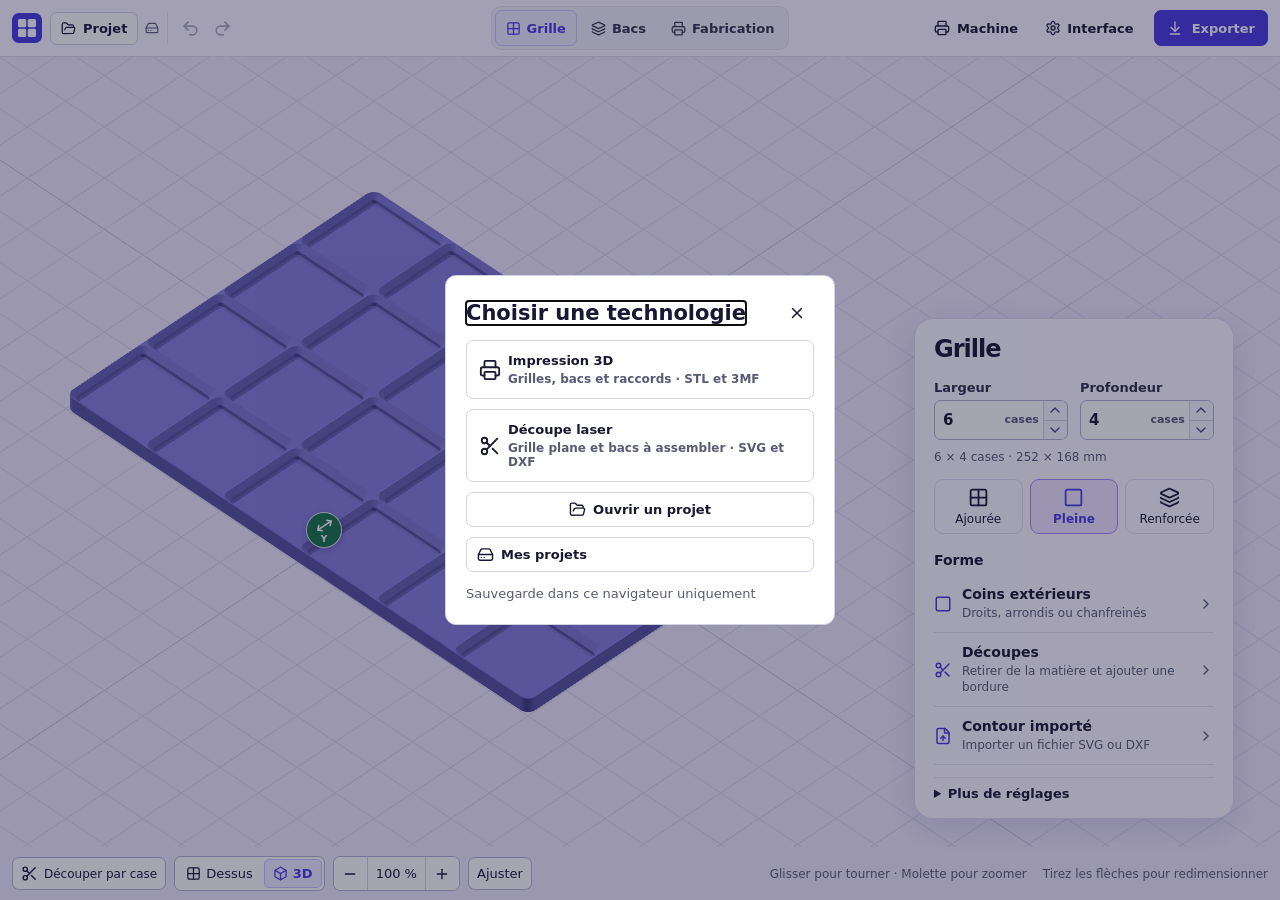
==== commit 19544e2c: "Publish the organized desktop toolbar" ====
--- a/index.html
+++ b/index.html
@@ -7,8 +7,8 @@
     <meta name="theme-color" content="#ffffff">
     <link rel="icon" href="./gridfinity.svg" type="image/svg+xml">
     <title>Ultimate Gridfinity</title>
-    <script type="module" crossorigin src="./assets/index-C1cMd7SJ.js"></script>
-    <link rel="stylesheet" crossorigin href="./assets/index-C6lnORCF.css">
+    <script type="module" crossorigin src="./assets/index-D9i99N7j.js"></script>
+    <link rel="stylesheet" crossorigin href="./assets/index-OUD4DGBj.css">
   </head>
   <body>
     <div id="root"></div>
--- a/assets/index-OUD4DGBj.css
+++ b/assets/index-OUD4DGBj.css
@@ -0,0 +1 @@
+:root{color:#181833;font-synthesis:none;--ink:#181833;--muted:#575b75;--border:#cfd2e2;--line:#e1e3ed;--accent:#4739df;--accent-fill:#4739df;--accent-on-fill:#fff;--accent-hover:#382ac6;--accent-soft:#eeebff;--accent-line:#c8c2fa;--radius:7px;--workbench:#eee8fa;accent-color:var(--accent);background:#fff;font-family:Inter,Segoe UI,system-ui,sans-serif}*,:before,:after{box-sizing:border-box}body{margin:0}button,input,select{color:inherit;font:inherit}button{cursor:pointer}button:disabled{opacity:.55;cursor:default}button:focus-visible,input:focus-visible,select:focus-visible,summary:focus-visible{outline:2px solid var(--accent);outline-offset:3px}button svg{flex:none}h1,h2,p,dl{margin:0}button,output{font-variant-numeric:tabular-nums}.visually-hidden{clip-path:inset(50%);white-space:nowrap;width:1px;height:1px;padding:0;position:absolute;overflow:hidden}.topbar{z-index:3;background:#f9f7ff;border-bottom:1px solid #ded8ef;grid-template-columns:minmax(0,1fr) auto minmax(0,1fr);align-items:center;column-gap:8px;min-height:57px;display:grid}.project-bar,.stage-bar{align-items:center;gap:8px;min-width:0;padding:8px 12px;display:flex}.project-bar .project-controls>.library-trigger{display:none}.brand-mark{flex:none}.stage-bar{grid-column:3;justify-content:flex-end;gap:5px}.topbar .stage-bar :is(.machine-trigger,.interface-trigger){background:0 0;border-color:#0000;min-height:36px}.topbar .stage-bar :is(.machine-trigger,.interface-trigger):hover{color:var(--accent);background:var(--accent-soft)}.stage-bar .stage-export{white-space:nowrap;flex:none;width:auto;min-height:36px;margin-left:4px;padding:7px 12px;font-size:13px}.history-actions{border-left:1px solid var(--line);gap:2px;padding-left:7px;display:flex}.history-actions button{width:30px;height:32px;padding:0}.history-actions button:disabled{opacity:.35;color:inherit;background:0 0}.technology-dialog .technology-choice{text-align:left;justify-content:flex-start;align-items:center;gap:12px;width:100%;margin-top:8px;padding:12px;display:flex}.technology-choice span{gap:4px;display:grid}.technology-choice small{color:var(--muted);font-size:12px}.outline-control{margin:12px 0}.grid-corner-controls{margin-bottom:12px}.corner-picker{grid-template-columns:1fr 1fr;gap:6px;margin:12px 0;display:grid}.corner-picker button{border:1px solid var(--border);border-radius:var(--radius);background:var(--panel,#fff);min-width:0;min-height:36px;color:var(--muted);padding:7px 6px;font-size:12px}.corner-picker button[aria-pressed=true]{border-color:var(--accent);background:var(--accent-soft);color:var(--accent)}.corner-picker .corner-preview{grid-column:1/-1;justify-items:center;gap:5px;display:grid}.corner-preview svg{width:100%;height:74px;overflow:visible}.corner-preview path{fill:var(--accent-soft);stroke:var(--accent);stroke-width:1.5px;vector-effect:non-scaling-stroke}.corner-preview circle{fill:var(--muted);opacity:.3}.corner-preview circle.active{fill:var(--accent);opacity:1}.corner-types{margin-bottom:10px}.corner-types button{flex-direction:column;flex:1;align-items:center;gap:4px;min-width:0;padding:7px 3px;font-size:12px;display:flex}.corner-types svg{fill:none;stroke:currentColor;stroke-width:1.8px;stroke-linecap:round;stroke-linejoin:round}.grid-corner-controls>.field{margin:10px 0}.outline-control .outline-preview{border:1px solid var(--line);border-radius:var(--radius);background:var(--workbench);width:100%;height:98px;fill:var(--accent-soft);stroke:var(--accent);stroke-width:.007px;margin:8px 0;padding:8px;display:block}.level-picker{border:1px solid var(--border);border-radius:var(--radius);background:var(--panel);align-items:center;gap:5px;min-width:0;padding:0 5px;display:flex}.level-picker select{min-width:0;max-width:100%;min-height:33px;color:var(--ink);background:var(--panel);border:0}.laser-toolpath{stroke:var(--accent);stroke-width:1px;stroke-dasharray:4 2;vector-effect:non-scaling-stroke;pointer-events:none}.laser-bin-fields{margin-top:12px}.laser-bin{cursor:pointer}.laser-bin :is(rect,path){fill-opacity:.42;stroke:var(--ink);stroke-width:1px;vector-effect:non-scaling-stroke}.laser-bin.selected :is(rect,path){stroke:var(--accent);stroke-width:2px}.laser-bin.conflict :is(rect,path){stroke:#b03c22;stroke-dasharray:4 2}.laser-bin text{fill:var(--ink);text-anchor:middle;dominant-baseline:central;font-weight:700}.laser-placement-target{cursor:pointer}.laser-placement-dot{fill:var(--accent);fill-opacity:.55;pointer-events:none}.laser-placement-target:is(:hover,:focus-visible) .laser-placement-dot{fill-opacity:1}.laser-bin-create,.laser-bin-measures{margin-block:12px}.laser-bin-options .checkbox-field{margin-top:8px}.laser-explode{align-items:center;gap:6px;display:inline-flex}.laser-explode[aria-pressed=true]{background:var(--accent-soft);color:var(--accent)}.laser-bin-view-select{max-width:100%;min-height:42px;font:inherit;color:var(--ink);background:var(--panel,white);border:1px solid var(--border);border-radius:var(--radius);padding:0 5px;font-size:16px;display:none}.laser-workbench-viewport{inset:0 var(--scene-reserve) 0 0;grid-template:minmax(0,1fr)/minmax(0,1fr);place-items:center;min-width:0;display:grid;position:absolute;overflow:hidden}.laser-panel-sheet{flex-direction:column;justify-content:center;align-items:center;gap:7px;width:min(94%,890px);height:92%;margin:0;display:flex}.laser-panel-sheet svg{width:100%;height:auto;max-height:calc(100% - 24px)}.laser-sheet-stock{fill:var(--panel,white)}.laser-panel-sheet path{fill-opacity:.4;stroke:var(--accent);stroke-width:1px;vector-effect:non-scaling-stroke}.laser-panel-sheet text{fill:var(--ink);text-anchor:middle;dominant-baseline:central;font-weight:700}.laser-panel-sheet figcaption{text-align:center;color:var(--muted);font-size:12px}.laser-interior-plan{-webkit-user-select:none;user-select:none;flex-direction:column;justify-content:center;align-items:center;gap:5px;width:min(90%,720px);height:88%;min-height:0;margin:0;display:flex}.laser-interior-plan svg{touch-action:none;width:100%;height:auto;min-height:0;max-height:calc(100% - 22px);display:block}.laser-interior-plan figcaption{color:var(--muted);text-align:center;font-size:12px}.laser-interior-rim,.laser-interior-floor{stroke-width:1px;vector-effect:non-scaling-stroke}.laser-interior-rim{fill:var(--accent-soft);stroke:var(--accent)}.laser-interior-floor{fill:var(--panel,white);stroke:var(--border)}.laser-divider{cursor:grab;touch-action:none}.laser-divider:active{cursor:grabbing}.laser-divider:focus{outline:none}.laser-divider-hit{stroke:#0000;stroke-width:26px;stroke-linecap:round;vector-effect:non-scaling-stroke}.laser-divider-shape,.laser-divider-number{stroke-width:1px;vector-effect:non-scaling-stroke;pointer-events:none}.laser-divider-shape{fill:#8394c4;stroke:#50628e}.laser-divider-number{fill:var(--panel,white);stroke:#50628e}.laser-divider:is(.selected,:hover) .laser-divider-shape{fill:var(--accent);stroke:var(--accent)}.laser-divider.selected .laser-divider-number{stroke:var(--accent);stroke-width:2px}.laser-divider:focus-visible .laser-divider-shape{stroke:var(--ink);stroke-width:1.5px;stroke-dasharray:3 2}.laser-divider text{fill:var(--ink);dominant-baseline:central;text-anchor:middle;pointer-events:none;font-weight:750}.laser-segment-controls{gap:13px;margin-top:12px;display:grid}.laser-interior-bin-picker{grid-template-columns:auto minmax(0,1fr);align-items:center;gap:8px}.laser-segment-controls .fields{gap:9px 12px;margin-top:0}.laser-divider-actions .secondary{justify-content:center;align-items:center;gap:5px;display:inline-flex}.laser-divider-add{grid-template-columns:repeat(2,minmax(0,1fr));display:grid}.laser-divider-add button{justify-content:center;min-width:0}.laser-divider-pick{flex-wrap:wrap;gap:5px;display:flex}.laser-divider-pick .secondary{min-width:40px;min-height:36px}.laser-divider-pick .secondary[aria-pressed=true]{border-color:var(--accent);background:var(--accent-soft);color:var(--accent)}.project-controls>button,.machine-trigger,.project-dialog .secondary,.control-details .secondary{align-items:center;gap:7px;display:flex}.project-dialog{border:1px solid var(--border);width:min(390px,100% - 30px);color:var(--ink);border-radius:11px;padding:20px}.project-dialog::backdrop{background:#17153762}.dialog-heading{justify-content:space-between;align-items:center;display:flex}.dialog-heading h2{font-size:21px}.project-dialog .secondary{width:100%;margin-top:10px}.machine-dialog{width:min(460px,100% - 24px);max-height:calc(100dvh - 24px)}.machine-dialog .dialog-heading h2:focus{outline:none}.machine-setup-help{margin-top:5px}.machine-profiles>.field,.machine-settings,.laser-stock-settings{margin-top:12px}.machine-dialog .input-wrap{height:44px}.machine-dialog .profile-form{border-top:1px solid var(--line);margin-top:14px;padding-top:3px}.machine-dialog .profile-form .secondary{width:auto}.machine-dialog .profile-form .icon-button{margin-top:10px}.machine-setup-actions{border-top:1px solid var(--line);grid-template-columns:minmax(0,1fr) minmax(0,1fr);align-items:stretch;gap:8px;margin-top:15px;padding-top:13px;display:grid}.machine-setup-actions .secondary{justify-content:center;margin-top:0}.machine-setup-actions button{min-width:0}.machine-trigger{white-space:nowrap}.machine-menu-dialog>:is(.field,.notice,.machine-empty,.machine-menu-measurement){margin-top:12px}.machine-menu-actions{margin-top:14px}.machine-menu-actions .secondary{justify-content:center}@media (width<=1040px){.topbar .stage-bar :is(.machine-trigger,.interface-trigger) span{display:none}}.step-nav{border:1px solid var(--line);background:color-mix(in srgb, var(--ink) 4%, transparent);border-radius:10px;grid-column:2;align-items:center;gap:3px;padding:3px;display:flex}.step-nav button{border-radius:var(--radius);color:#33344f;white-space:nowrap;background:0 0;border:1px solid #0000;align-items:center;gap:6px;min-height:36px;padding:6px 10px;font-size:13px;font-weight:650;display:flex}.step-nav button:hover{background:#ffffff80}.step-nav button[aria-current]{color:var(--accent);border-color:var(--accent-line);background:var(--accent-soft)}@media (width<=940px){.project-bar{gap:6px;padding-inline:8px}.project-bar .local-save-badge:not(.unavailable){clip-path:inset(50%);position:absolute}.project-bar .history-actions{padding-left:4px}.project-bar .history-actions button{width:28px}.stage-bar{gap:3px;padding-inline:8px}.topbar .stage-bar :is(.machine-trigger,.interface-trigger){min-width:32px;padding-inline:7px}.stage-bar .stage-export{flex:0 auto;min-width:36px;margin-left:2px;padding-inline:9px}.stage-bar .stage-export span{text-overflow:ellipsis;min-width:0;overflow:hidden}.step-nav button{gap:4px;padding-inline:7px}}.workspace{--card-right:clamp(16px, 3.6vw, 56px);--card-width:clamp(255px, 25vw, 348px);--scene-reserve:calc(var(--card-right) + var(--card-width) + 12px);grid-template-rows:minmax(0,1fr);grid-template-columns:minmax(0,1fr);height:calc(100dvh - 57px);min-height:420px;display:grid;position:relative}.sidebar{right:var(--card-right);z-index:2;width:var(--card-width);background:#fcfaff;border:1px solid #dfd7ee;border-radius:19px;flex-direction:column;max-height:calc(100% - 132px);display:flex;position:absolute;bottom:clamp(65px,9vh,108px);box-shadow:0 9px 30px #30244f20}.step-body{overscroll-behavior:contain;scrollbar-width:thin;flex:1;min-height:0;padding:17px 19px;overflow:auto}.step-body .input-wrap{height:40px}.step-body .input-wrap input{padding-left:8px}.step-body .unit{padding-inline:3px 4px;font-size:11px}.step-body .number-stepper{flex-basis:24px}.workspace.drawing-open{--card-width:clamp(304px, 35vw, 490px)}[data-step=grid] .scene-dimension{display:none}[data-step=bins] .scene-dimension[style]{visibility:hidden;opacity:0;transition:opacity .12s,visibility 0s .24s}[data-step=bins] .scene-axis:is(:hover,:focus-within,:has(.scene-resize:active)) .scene-dimension[style]{visibility:visible;opacity:1;transition-delay:0s}.bin-drawing{border-bottom:1px solid var(--line);margin-bottom:16px;padding-bottom:13px}.drawing-heading{justify-content:space-between;align-items:center;gap:8px;margin-bottom:10px;display:flex}.drawing-heading h2{letter-spacing:-.035em;font-size:22px}.drawing-pdf{color:var(--accent);align-items:center;gap:5px;padding:5px 8px;display:flex}.drawing-caption{color:var(--muted);font-size:12px}.drawing-views{grid-template-columns:repeat(3,minmax(0,1fr));gap:6px;display:grid}.drawing-views button{border:1px solid var(--border);border-radius:var(--radius);background:#fff;justify-content:center;align-items:center;gap:5px;min-height:35px;padding:4px;font-size:13px;font-weight:650;display:flex}.drawing-views button[aria-pressed=true]{background:var(--accent-soft);color:var(--accent);border-color:#af9cf3}.drawing-sheet,.drawing-placeholder{aspect-ratio:1.5;width:100%;min-height:150px;max-height:min(29dvh,280px);margin-top:8px;display:block}.drawing-placeholder{text-align:center;color:var(--muted);place-items:center;font-size:13px;display:grid}.drawing-caption{margin-top:3px}.drawing-cut-position{color:var(--muted);align-items:center;gap:8px;font-size:12px;display:flex}.drawing-cut-position input{width:0;min-width:40px;accent-color:var(--accent);flex:1}.drawing-cut-position span:last-child{text-align:right;white-space:nowrap;min-width:62px}.drawing-stock{fill:#f0edf7;stroke:#817d94;stroke-width:1.15px;vector-effect:non-scaling-stroke}.drawing-sockets rect{fill:#fff;stroke:#a39cb2;stroke-width:.8px;vector-effect:non-scaling-stroke}.drawing-cut{fill:#e3d6ff;stroke:#a083da;stroke-width:.85px;vector-effect:non-scaling-stroke}.drawing-selected{stroke:#32235c;stroke-width:2px;vector-effect:non-scaling-stroke}.drawing-hatch{fill:none;stroke:#9b7ded;stroke-width:.85px;vector-effect:non-scaling-stroke}.drawing-dimension line{stroke:#36334d;stroke-width:1px;vector-effect:non-scaling-stroke}.drawing-dimension text{fill:var(--ink);font-weight:700}.card-heading{justify-content:space-between;align-items:center;gap:8px;display:flex}.card-action{color:var(--accent);white-space:nowrap;background:0 0;border:0;border-radius:5px;align-items:center;gap:5px;padding:5px 6px;font-size:13px;font-weight:650;display:flex}.card-action:hover:not(:disabled){background:var(--accent-soft)}.grid-card-size{color:var(--muted);margin-top:10px;font-size:12px}.sidebar .grid-types{background:0 0;border:0;gap:7px;padding:0}.sidebar .grid-types button{border:1px solid #e1d9ed;border-radius:9px;align-content:center;justify-items:center;gap:4px;min-height:55px;font-size:12px;display:grid}.sidebar .grid-types button[aria-pressed=true]{background:#eee5ff;border-color:#a58af6}.sidebar .grid-card-options{border:0;border-top:1px solid var(--line);border-radius:0;padding:8px 0 0}.grid-card-options .grid-modes{margin:10px 0}.bin-color-swatch{vertical-align:-2px;border:1px solid #18183330;border-radius:4px;flex:none;width:15px;height:15px;display:inline-block}.bin-color-field{align-items:center;gap:5px;font-size:12px;font-weight:650;display:flex}.bin-color-field input{border:1px solid var(--border);cursor:pointer;background:#fff;border-radius:7px;width:34px;height:32px;padding:3px}.section-title{margin-bottom:16px}.section-title h1{letter-spacing:-.04em;font-size:24px;font-weight:745;line-height:1.14}.section-title p{color:var(--muted);margin-top:5px;font-size:13px;line-height:1.4}.dimension-settings{border-top:1px solid var(--line);margin-top:12px;padding-top:12px}.dimension-settings>.custom-units{margin-bottom:10px}.primary{border:1px solid var(--accent);border-radius:var(--radius);background:var(--accent-fill);width:100%;min-height:49px;color:var(--accent-on-fill);justify-content:center;align-items:center;gap:9px;padding:11px 9px;font-size:15px;font-weight:700;display:flex}.primary:hover:not(:disabled){background:var(--accent-hover)}.segments{border:1px solid var(--border);border-radius:var(--radius);background:#f7f7fc;margin-bottom:18px;padding:3px;display:flex}.segments button{background:0 0;border:1px solid #0000;border-radius:5px;flex:1;min-height:33px;font-size:14px}.segments button[aria-pressed=true]{border-color:var(--accent-line);color:var(--accent);background:#fff;font-weight:700}.grid-modes{grid-template-columns:repeat(2,minmax(0,1fr));gap:3px;display:grid}.grid-modes button,.custom-units button{white-space:nowrap;padding-inline:5px;font-size:13px}.custom-units{margin-bottom:12px}.fields{grid-template-columns:repeat(2,minmax(0,1fr));gap:13px 12px;display:grid}.field{color:#2d2e48;align-content:end;gap:5px;min-width:0;font-size:13px;font-weight:560;display:grid}.field select{border-radius:var(--radius);background:#fff;border:1px solid #aeb3ca;width:100%;min-width:0;height:39px;padding:5px 8px;font-size:14px}.variant-setting{margin-top:15px}.grid-types{gap:3px;margin-bottom:0}.grid-types button{flex:1 1 0;padding-inline:4px;font-size:13px}.variant-setting .help{margin-top:6px}.input-wrap{border-radius:var(--radius);background:#fff;border:1px solid #aeb3ca;align-items:center;min-width:0;height:50px;display:flex}.input-wrap:focus-within{border-color:var(--accent);box-shadow:0 0 0 2px color-mix(in srgb, var(--accent) 14%, transparent)}.input-wrap.invalid{border-color:#b14229}.input-wrap input{width:100%;min-width:0;color:var(--ink);font-variant-numeric:tabular-nums;background:0 0;border:0;outline:none;padding:8px 0 8px 10px;font-size:15px}.input-wrap input:focus-visible{outline:none}.unit{color:var(--muted);padding:0 7px 0 4px;font-size:12px}.number-stepper{border-left:1px solid var(--border);flex:0 0 31px;grid-template-rows:1fr 1fr;align-self:stretch;display:grid}.number-stepper button{color:#424474;touch-action:manipulation;background:#f6f6fd;border:0;place-items:center;padding:0;display:grid}.number-stepper button:first-child{border-radius:0 6px 0 0}.number-stepper button:last-child{border-top:1px solid var(--border);border-radius:0 0 6px}.number-stepper button:hover:not(:disabled){background:var(--accent-soft);color:var(--accent)}.number-stepper button:focus-visible{z-index:1;outline-offset:-2px}.measurement{border:1px solid var(--line);border-radius:var(--radius);background:#f9f9fe;margin-top:22px;padding:8px 11px;font-size:13px}.measurement div{justify-content:space-between;gap:8px;padding:7px 0;display:flex}.measurement div+div{border-top:1px solid var(--line)}.measurement dt{color:var(--muted)}.measurement dd{white-space:nowrap;font-variant-numeric:tabular-nums;margin:0;font-weight:720}.help{color:var(--muted);margin-top:13px;font-size:13px;line-height:1.5}.sample{color:var(--accent);background:0 0;border:none;justify-content:center;align-items:center;gap:7px;margin-top:15px;padding:8px 0;font-size:13px;font-weight:640;display:flex}.sample:hover{text-decoration:underline}.shape-buttons{grid-template-columns:repeat(2,minmax(0,1fr));gap:9px;display:grid}.shape-buttons button{border-radius:var(--radius);background:#fff;border:1px solid #aeb3ca;align-content:center;justify-items:center;gap:6px;min-height:72px;padding:8px 4px;font-size:14px;font-weight:580;display:grid}.shape-buttons button.active,.shape-buttons button:hover:not(:disabled){border-color:var(--accent);background:var(--accent-soft)}.shape-buttons button.active svg{color:var(--accent)}.cut-section,.print-list,.draw-help{border-top:1px solid var(--line);margin-top:20px;padding-top:16px}.cut-list{scrollbar-width:thin;gap:4px;max-height:126px;margin-bottom:13px;display:grid;overflow:auto}.cut-row{border-radius:var(--radius);min-height:38px;display:flex}.cut-row.active,.files li.active{background:var(--accent-soft)}.cut-row:hover,.files li:hover{background:#f3f1ff}.cut-row>button:first-child{text-align:left;background:0 0;border:0;flex:1;align-items:center;gap:9px;padding:8px;font-size:14px;display:flex}.cut-row.active>button:first-child{font-weight:720}.icon-button{background:0 0;border:0;border-radius:5px;place-items:center;padding:8px;display:inline-grid}.icon-button:hover{color:var(--accent);background:var(--accent-soft)}.vertices{color:#31324e;margin-top:13px;font-size:13px}.vertices summary{cursor:pointer;width:fit-content;font-weight:650}.reference-mode{margin-bottom:11px}.reference-mode button{font-size:12px}.vertex-choice{align-items:center;gap:10px;margin:9px 0;display:flex}.vertex-choice select{border:1px solid var(--border);background:#fff;border-radius:5px;flex:1;min-width:0;padding:6px 8px}.draw-help h2{font-size:15px}.draw-help p{color:var(--muted);margin:5px 0 9px;font-size:13px;line-height:1.45}.draw-actions{align-items:center;gap:7px;display:flex}.secondary{border:1px solid var(--border);border-radius:var(--radius);background:#fff;padding:8px 10px;font-size:13px;font-weight:650}.control-details{border:1px solid var(--line);border-radius:var(--radius);margin-top:12px;padding:9px 10px}.control-details summary{cursor:pointer;font-size:13px;font-weight:700}.control-details .fields,.control-details>.field,.profile-form>.field{margin-top:10px}.control-details .help{margin:8px 0}.control-actions{align-items:center;gap:8px;display:flex}.profile-apply{margin-top:7px}.text-field{border-radius:var(--radius);background:#fff;border:1px solid #aeb3ca;width:100%;padding:8px 9px}.bin-suggestion{margin:8px 0;font-size:13px}.space-actions{gap:6px;display:grid}.checkbox-field{align-items:center;gap:7px;margin-top:10px;font-size:13px;display:flex}.cut-border-controls>.field{margin-top:8px}.control-heading{margin-bottom:9px;font-size:14px;font-weight:740}.connector-setting{margin-top:16px}.connector-setting>.field+.field,.connector-setting .help{margin-top:8px}.clearance-presets,.connector-filter{align-items:center;gap:6px;margin-top:8px;display:flex}.clearance-presets{flex-wrap:wrap}.clearance-presets button{padding:5px 7px;font-size:12px}.clearance-presets button[aria-pressed=true]{border-color:var(--accent);color:var(--accent);background:var(--accent-soft)}.connector-comparison{margin-top:12px}.connector-filter{font-size:12px}.connector-filter input{accent-color:var(--accent)}.connector-choices,.junction-rows{margin:8px 0 0;padding:0;list-style:none}.connector-choices li,.junction-rows li{border-top:1px solid var(--line);padding:8px 5px;font-size:13px}.connector-choices li.active,.junction-rows li.active{background:var(--accent-soft)}.connector-choices small,.junction-rows small{color:var(--muted);overflow-wrap:anywhere;margin-top:3px;display:block}.connector-choices .connector-best{color:#176554;font-weight:700}.connector-choices .file-download{margin-top:5px}.junction-list{margin-bottom:10px}.junction-count{color:var(--muted);margin-left:5px;font-weight:550}.junction-rows li{justify-content:space-between;align-items:flex-start;gap:5px;display:flex}.junction-rows .junction-open{color:#854516}.connector-status{margin-block:7px}.usable-area,.assembled-size{color:var(--muted);flex-wrap:wrap;justify-content:space-between;gap:4px 8px;font-size:13px;display:flex}.usable-area{margin-top:12px}.assembled-size{margin-top:6px}.usable-area strong,.assembled-size strong{color:var(--ink)}.print-summary{letter-spacing:-.02em;font-size:18px;font-weight:740}.cell-count{color:#87530f;margin-top:4px;font-size:13px;font-weight:650}.notice{border-radius:var(--radius);color:#754711;background:#fff7ea;border:1px solid #edd2a7;margin:10px 0;padding:9px 10px;font-size:13px;line-height:1.38}.notice.error{color:#8d2e1a;background:#fff1ed;border-color:#efc7bc}.recovery-notice{justify-content:space-between;align-items:center;gap:8px;display:flex}.recovery-notice .icon-button{flex:none}.files{margin:11px 0 0;padding:0;list-style:none}.files li{border-top:1px solid var(--line);justify-content:space-between;align-items:center;gap:3px;min-height:46px;padding:4px;display:flex}.file-piece{text-align:left;background:0 0;border:0;flex:1;align-items:center;gap:9px;padding:4px 0;font-size:13px;display:flex}.file-piece small{color:var(--muted);margin-top:2px;font-size:12px;display:block}.file-number{background:var(--accent-soft);min-width:25px;height:25px;color:var(--accent);border-radius:50%;place-items:center;font-weight:720;display:grid}.file-download{border:1px solid var(--border);background:#fff;border-radius:5px;justify-content:center;align-items:center;gap:4px;min-height:31px;padding:4px 6px;font-size:12px;display:flex}.file-download:hover:not(:disabled){border-color:var(--accent);color:var(--accent)}.clip-file>span{padding-left:5px;font-size:13px}.clip-file strong{color:#087c6e;margin-left:4px}.download-status{color:#276c60;text-align:center;overflow-wrap:anywhere;margin-top:7px;font-size:12px}.print-tabs{margin-bottom:13px}.print-tabs+.download-status{margin-bottom:10px}.print-tabs button{min-width:0;padding-inline:2px;font-size:12px}.workspace.notice-open{--card-right:20px;--card-width:clamp(268px, 23vw, 314px);background:var(--workbench)}.notice-open .sidebar{max-height:calc(100% - 56px);top:28px;bottom:auto}.notice-preview{min-width:0;min-height:0;padding:19px calc(var(--scene-reserve) + 12px) 11px 22px;grid-template-rows:minmax(0,1fr) auto;display:grid}.notice-scroll{min-height:0;padding:9px 7px 12px;overflow:auto}.notice-spread{grid-template-columns:repeat(2,minmax(0,1fr));place-items:start center;gap:14px;display:grid}.notice-spread:has(>:only-child){grid-template-columns:minmax(0,1fr)}.notice-paper{background:#fff;border:1px solid #dad3e9;border-radius:5px;width:min(100%,70.7dvh - 111.706px);min-width:0;height:auto;font-family:Arial,Helvetica,sans-serif;display:block;box-shadow:0 5px 15px #30244f18}.notice-spread.enlarged{grid-template-columns:minmax(595px,1fr)}.notice-spread.enlarged .notice-paper{width:min(100%,680px)}.notice-pagination{justify-content:center;align-items:center;gap:9px;display:flex}.notice-pagination button{place-items:center;min-height:32px;padding:3px 7px;display:inline-grid}.notice-pagination .notice-zoom{align-items:center;gap:5px;margin-left:5px;display:inline-flex}.notice-pagination output,.notice-empty{color:var(--muted);font-size:13px}.notice-empty{text-align:center;margin:30px auto}.notice-sections{gap:7px;margin-block:5px 13px;display:grid}.notice-sections button{text-align:left;align-items:center;gap:8px;min-height:41px;display:flex}.notice-sections button svg:last-child{margin-left:auto}.notice-sections button[aria-pressed=true]{color:var(--accent);background:var(--accent-soft);border-color:var(--accent-line)}.notice-download{margin-bottom:8px}.notice-ink{margin-bottom:12px}.notice-ink button{font-size:12px}@media (width<=1090px){.notice-spread{grid-template-columns:minmax(0,1fr)}.notice-paper:nth-child(2){display:none}}.plan{background:var(--workbench);grid-area:1/1;grid-template-rows:minmax(0,1fr) auto;grid-template-columns:auto minmax(0,1fr);min-width:0;min-height:0;display:grid;overflow:hidden}.plan-heading,.plan-footer{justify-content:space-between;align-items:center;gap:12px;padding:9px 12px;display:flex}.plan-heading{grid-area:2/1}.plan-footer{grid-area:2/2;justify-self:end}.plan-tools{flex-wrap:wrap;flex:auto;align-items:center;gap:8px;display:flex}.cell-tool{border-radius:var(--radius);white-space:nowrap;background:#fff;border:1px solid #aeb3ca;align-items:center;gap:6px;min-height:33px;padding:5px 8px;font-size:12px;display:flex}.cell-tool[aria-pressed=true]{color:#794207;background:#ffecd0;border-color:#b5640b}.view-switch{border-radius:var(--radius);background:#fff;border:1px solid #aeb3ca;gap:2px;padding:2px;display:flex}.view-switch button{white-space:nowrap;background:0 0;border:1px solid #0000;border-radius:5px;justify-content:center;align-items:center;gap:5px;height:29px;padding:0 8px;font-size:13px;display:flex}.view-switch button[aria-pressed=true]{border-color:var(--accent-line);background:var(--accent-soft);color:var(--accent);font-weight:680}.view-switch button:hover:not(:disabled){color:var(--accent)}.zoom-tools{flex:none;align-items:center;gap:8px;display:flex}.zoom-tools button,.zoom-tools output{background:#fff;place-items:center;height:33px;padding:0 8px;font-size:13px;display:grid}.zoom-tools button:hover:not(:disabled){color:var(--accent);background:var(--accent-soft)}.zoom-group{border-radius:var(--radius);border:1px solid #aeb3ca;display:flex;overflow:hidden}.zoom-group button{border:0;width:33px}.zoom-group button:focus-visible{outline-offset:-3px}.zoom-group output{border-left:1px solid var(--border);border-right:1px solid var(--border);min-width:59px}.fit-button{border-radius:var(--radius);border:1px solid #aeb3ca}.paper{grid-area:1/1/2/-1;min-height:0;display:grid;position:relative}.plan-canvas{display:contents}.mobile-tool-icon,.mobile-panel-bar{display:none}.plan-canvas>svg{touch-action:none;-webkit-user-select:none;user-select:none;cursor:grab;width:100%;height:100%;min-height:0;transition:opacity .18s;display:block}.plan-canvas>svg:active{cursor:grabbing}.plan-canvas>svg.drawing,.plan-canvas>svg.drawing *{cursor:crosshair}.plan-canvas.showing-3d>svg{opacity:0;pointer-events:none}.scene3d{opacity:0;pointer-events:none;background:var(--scene-background,var(--workbench));min-height:0;transition:opacity .24s;display:grid;position:absolute;inset:0;overflow:hidden}.scene3d.active{opacity:1;pointer-events:auto}.scene3d canvas{touch-action:none;cursor:grab;width:100%;height:100%;min-height:0;display:block}.scene3d canvas:active{cursor:grabbing}.scene3d canvas:focus-visible{outline:2px solid var(--accent);outline-offset:-3px}.scene-labels{pointer-events:none;position:absolute;inset:0}.scene-labels span{color:#4231c5;background:#fff;border:1px solid #5a45cf;border-radius:50%;place-items:center;min-width:25px;min-height:25px;padding:2px 4px;font-size:12px;font-weight:740;display:grid;position:absolute;top:0;left:0;box-shadow:0 1px 4px #30246b28}.scene-labels .selected{color:var(--accent-on-fill);background:var(--accent-fill)}.scene-options{bottom:7px;left:0;right:var(--scene-reserve);pointer-events:none;flex-wrap:wrap;justify-content:center;align-items:center;gap:10px;padding-inline:8px;display:flex;position:absolute}.print-visibility{pointer-events:auto}.print-visibility-select{display:none}.explode-button{pointer-events:auto;background:#fff;border:1px solid #c8c3e4;border-radius:8px;justify-content:center;align-items:center;gap:6px;min-height:43px;display:flex;box-shadow:0 2px 5px #30246b0c}.explode-button:hover,.explode-button[aria-pressed=true]{background:var(--accent-soft);color:var(--accent)}.scene-dimensions{pointer-events:none;position:absolute;inset:0}.scene-dimension{color:#fff;pointer-events:auto;background:#201c2d;border-radius:17px;width:130px;padding:6px 7px 5px 11px;position:absolute;top:0;left:0;box-shadow:0 3px 12px #28213b2e}.scene-dimension:not([style]){visibility:hidden}.scene-resize{background:var(--axis-color);color:#fff;cursor:grab;touch-action:none;-webkit-user-select:none;user-select:none;pointer-events:auto;border:1px solid #ffffffc9;border-radius:50%;grid-template-rows:18px 10px;align-content:center;place-items:center;width:36px;height:36px;display:grid;position:absolute;top:0;left:0;box-shadow:0 2px 7px #27204b45}.scene-resize:not([style]){visibility:hidden}.scene-resize svg{transform:rotate(var(--resize-angle));pointer-events:none}[data-axis=width]{--axis-color:#a92c40}[data-axis=depth]{--axis-color:#187347}[data-axis=height]{--axis-color:#2257ad}.scene-axis-letter{pointer-events:none;font-size:9px;font-weight:800;line-height:1}.scene-resize:hover,.scene-resize:active{background:color-mix(in srgb, var(--axis-color), black 18%)}.scene-resize:active{cursor:grabbing}.scene-resize:focus-visible{outline:2px solid var(--axis-color);outline-offset:3px}.section-indicator{color:#392589;background:#e7e1ff;border-radius:7px;margin:0;padding:6px 10px;font-size:12px;font-weight:650}.drawing-selection{margin-bottom:10px}.stretch-feedback{z-index:1;border-radius:var(--radius);color:#165c4b;pointer-events:none;background:#f5fffa;border:1px solid #b3d9ce;max-width:min(380px,100% - 24px);padding:8px 11px;font-size:13px;font-weight:650;position:absolute;bottom:12px;left:12px}.stretch-feedback.blocked{color:#834b19;background:#fff6e9;border-color:#eccb9b}.scene-dimension .field{color:#ece7fa;gap:1px}.scene-dimension .field label{white-space:nowrap;font-size:11px}.scene-dimension .input-wrap{background:0 0;border:0;border-radius:5px;height:31px}.scene-dimension .input-wrap:focus-within{box-shadow:0 0 0 2px #a99aff}.scene-dimension .input-wrap.invalid{box-shadow:0 0 0 2px #fba287}.scene-dimension .input-wrap input{color:#fff;padding:1px 0;font-size:17px;font-weight:720}.scene-dimension .unit{color:#e0d9f2;padding:0 4px 0 0;font-size:10px}.scene-dimension .number-stepper{border:0;flex-basis:23px}.scene-dimension .number-stepper button{color:#fff;background:#ffffff16;border-color:#ffffff28}.scene-dimension .number-stepper button:hover:not(:disabled){color:#fff;background:#ffffff34}.scene-dimension .number-stepper svg{width:13px;height:13px}.explode-button{min-height:38px;color:var(--accent);padding:6px 14px;font-size:13px;font-weight:680}.scene-help{color:var(--muted);flex-wrap:wrap;align-items:center;gap:5px 16px;font-size:12px;display:flex}.scene-conflict-note{color:#8d430a;font-weight:650}.scene-fit-bin{border-radius:var(--radius);color:#783706;background:#fff7e9;border:1px solid #a65b26;max-width:calc(100% - 24px);min-height:38px;padding:7px 12px;font-size:13px;font-weight:700;position:absolute;top:12px;left:12px;box-shadow:0 2px 8px #34204726}.scene-fit-bin:hover{background:#ffe9cc}.scene-touch{display:none}.scene-clip-note{align-items:center;gap:5px;display:inline-flex}.viewer-status{border:1px solid var(--border);color:var(--muted);background:#fff;border-radius:6px;padding:5px 8px;font-size:12px;position:absolute;inset:8px 8px auto auto}.scene-unavailable{color:var(--muted);font-size:12px}.empty-plan{color:var(--muted);text-align:center;pointer-events:none;place-self:center;padding:10px;position:absolute}.dimensions{pointer-events:none;text-anchor:middle;fill:var(--ink);font-weight:740}.dimensions line{stroke:#30304b;stroke-width:1px;vector-effect:non-scaling-stroke}.stock,.socket-rim,.socket-floor,.cut-shape,.cut-handle,.affected,.affected-split,.seam,.clip,.print-piece{vector-effect:non-scaling-stroke}.stock{fill:#ece8ff;stroke:#494569;stroke-width:1.25px}.sockets{pointer-events:none}.socket-rim{fill:#ffffff65;stroke:#696485;stroke-width:.85px}.socket-floor{fill:#fefeff;stroke:#6c688c;stroke-width:.8px}.magnet-pocket{fill:#c4b9e5;stroke:#69598e;stroke-width:.9px;vector-effect:non-scaling-stroke}.weight-pocket{fill:none;stroke:#69598e;stroke-dasharray:3 2;vector-effect:non-scaling-stroke}.screw-hole{fill:#51466f}.edge-guides{pointer-events:none}.edge-guides line{stroke:#9c550d;stroke-width:1.2px;stroke-dasharray:3 3;vector-effect:non-scaling-stroke}.edge-guides text{fill:#794207;stroke:#fffefa;stroke-width:3px;paint-order:stroke;stroke-linejoin:round;vector-effect:non-scaling-stroke;font-weight:720}.affected{fill:#ffd78c31;stroke:#b16a239e;stroke-width:1px;stroke-dasharray:4 3}.affected-split{fill:#6857ef17;stroke:#5743bda8;stroke-width:1px;stroke-dasharray:4 3}.cut-shape{fill:#ffbf5965;stroke:#b5640b;stroke-width:1.3px;stroke-dasharray:6 4;cursor:move}.cut-shape.selected{stroke:#c26903;stroke-width:1.8px}.cut-border{fill:#52a6a68a;stroke:#276d74;stroke-width:1px;vector-effect:non-scaling-stroke;pointer-events:none}.cut-handle{fill:#fff6e9;stroke:#c26903;stroke-width:1.7px;cursor:crosshair}.cell-hit{fill:#0000;stroke:#0000;cursor:crosshair;vector-effect:non-scaling-stroke}.cell-hit:hover,.cell-hit:focus-visible{fill:#f4a94b4d;stroke:#a25512;stroke-width:1.2px;outline:none}.scene3d canvas[data-placement-target=available]:not(:active){cursor:copy}.scene3d canvas[data-placement-target=blocked]:not(:active){cursor:not-allowed}.placement-hint{color:#276c60;font-size:13px;font-weight:650}.placement-hint.blocked{color:#8d2e1a}.bin-slot{cursor:pointer}.bin-outline{fill-opacity:.33;stroke-width:1.5px;vector-effect:non-scaling-stroke}.bin-slot.selected .bin-outline,.bin-slot:focus-visible .bin-outline{fill-opacity:.55;stroke-width:2.5px}.bin-slot.conflict .bin-outline{fill:#f89882;stroke:#a94230;stroke-dasharray:4 2}.bin-slot text{text-anchor:middle;dominant-baseline:central;fill:#2b2542;pointer-events:none;paint-order:stroke;stroke:#fff;stroke-width:2px;vector-effect:non-scaling-stroke;font-weight:740}.bin-divider,.bin-notch{vector-effect:non-scaling-stroke;pointer-events:none}.bin-divider{stroke:#463a64;stroke-width:1.25px;opacity:.65}.bin-notch{stroke:#fff;stroke-width:3px;stroke-linecap:round}.bin-space-preview{fill:#55b7a52b;stroke:#168370;stroke-dasharray:6 4;stroke-width:2px;vector-effect:non-scaling-stroke;pointer-events:none}.key.bin-space-key{background:#e2f2ee;border:1px dashed #168370}.add-bin{color:var(--accent);align-items:center;gap:7px;display:flex}.bin-count{margin-bottom:10px;font-size:13px;font-weight:680}.bins-list>summary{align-items:center;gap:5px;min-height:20px;display:flex}.bins-list>summary>.bin-caption{margin-left:auto}.bins-list[open]>summary>svg{transform:rotate(180deg)}.bins-list .cut-list{margin:8px 0 0}.bin-inspector{border:1px solid var(--line);background:#faf9fe;border-radius:10px;margin-top:12px}.bin-inspector-header{justify-content:space-between;align-items:center;gap:4px;padding:10px;display:flex}.bin-inspector-header>div:first-child{overflow-wrap:anywhere;min-width:0}.bin-inspector-header h2{font-size:16px}.bin-inspector-header .bin-caption{white-space:nowrap}.bin-caption{color:var(--muted);font-size:12px;font-weight:500}.bin-inspector-actions{align-items:center;gap:3px;display:flex}.bin-inspector-actions .icon-button{width:26px;height:32px;padding:0}.bin-inspector>.notice{margin:0 10px 10px}.bin-inspector>.notice>button{margin-top:7px;display:flex}.bin-supports{margin:0 10px 8px}.bin-inspector-body{border-top:1px solid var(--line);padding:10px}.bin-inspector-body .fields{gap:9px 8px}.bin-size-label{margin-top:7px}.bin-stack-action{justify-content:center;width:100%;margin-top:10px}.bin-options{border:0;border-top:1px solid var(--line);border-radius:0;margin:0}.bin-option-group{border-top:1px solid var(--line);margin-top:10px;padding-top:10px}.bin-option-group .control-heading{margin:0;font-size:13px}.bin-separate-action{margin-top:10px}.bin-height-sizes{color:var(--muted);margin:5px 0 12px;padding:0;font-size:12px;line-height:1.6;list-style:none}.bin-file-height{color:var(--muted);margin-top:3px;display:block}.draft{pointer-events:none}.draft polyline{fill:none;stroke:#b5640b;stroke-width:1.5px;vector-effect:non-scaling-stroke}.draft circle{fill:#b5640b}.seam{stroke:#5847df;stroke-width:1.8px;stroke-dasharray:7 4;pointer-events:none}.seam.missing{stroke:#aa3d25}.seam.inspected{stroke-width:3.2px}.seam.muted,.link-muted{opacity:.28}.junction-label{fill:#302162;stroke:#fff;stroke-width:2.5px;paint-order:stroke;vector-effect:non-scaling-stroke;pointer-events:none;font-weight:750}.clip{fill:#48c8b5;stroke:#056f61;stroke-width:1.15px}.print-piece{stroke:#5f5778;stroke-width:1px;cursor:grab}.print-piece.highlighted{fill:#c9bfff;stroke:var(--accent);stroke-width:2px}.piece-number{cursor:grab}.piece-number circle{fill:#fff;stroke:var(--accent);stroke-width:1.5px;vector-effect:non-scaling-stroke}.piece-number text{text-anchor:middle;dominant-baseline:central;fill:var(--accent);pointer-events:none;font-weight:730}.piece-number.highlighted circle{fill:var(--accent-fill)}.piece-number.highlighted text{fill:var(--accent-on-fill)}.plan-footer{min-height:47px}.legend{color:#373952;flex-wrap:wrap;gap:8px 16px;font-size:12px;display:flex}.legend span{white-space:nowrap;align-items:center;gap:6px;display:flex}.key{background:#ece8ff;border:1px solid #696485;border-radius:3px;width:15px;height:14px}.key.cut{background:#ffecd0;border:1px dashed #b5640b}.key.cut-border-key{background:#a2d0d0;border-color:#276d74}.key.join{border:0;border-top:2px dashed #5847df;border-radius:0;height:0}.key.clip-key{background:#6dd4c4;border-color:#056f61}.key.opening{background:0 0;border-color:#8f89a9}.key.magnet{background:#c4b9e5;border-color:#69598e;border-radius:50%}.key.weight-pocket-key{border:1px dashed #69598e}.key.screw-hole-key{background:#51466f;border-radius:50%}.key.bin-key{background:#f4c9a6;border-color:#b57540}.scale{text-align:center;white-space:nowrap;flex:none;min-width:2px;font-size:11px}.scale span{width:max-content;display:block;position:relative;left:50%;transform:translate(-50%)}.scale i{border:1px solid #45445f;border-top-width:0;height:6px;display:block}@media (pointer:coarse){.scene-mouse{display:none}.scene-touch{display:inline}}@media (prefers-reduced-motion:reduce){.scene3d,.plan-canvas>svg{transition:none}}.junction-editor{border:1px solid var(--line);background:var(--accent-soft);border-radius:10px;margin:0 0 14px;padding:10px 12px}.junction-editor h2{margin:0;font-size:16px}.junction-editor .field{margin:8px 0}.junction-editor .help{margin:5px 0 0}.scene-junctions{pointer-events:none;position:absolute;inset:0}.scene-junctions .junction-pin{color:#3c2a9c;pointer-events:auto;background:#fff;border:1px solid #5744d1;border-radius:9px;place-items:center;min-width:30px;height:29px;padding:0 6px;font-size:12px;font-weight:750;display:grid;position:absolute;top:0;left:0;box-shadow:0 2px 6px #24194845}.scene-junctions .junction-pin:not([style]){visibility:hidden}.scene-junctions .junction-pin.position{border-radius:50%;width:20px;min-width:20px;height:20px;padding:0}.scene-junctions .junction-pin[aria-pressed=true],.scene-junctions .junction-pin:hover{color:#fff;background:#4a36cf}.scene-junctions .junction-pin.warning:not([aria-pressed=true]):not(:hover){color:#932f13;border-color:#aa3d25}.junction-pin circle{fill:#fff;stroke:#5744d1;stroke-width:1.3px;vector-effect:non-scaling-stroke;cursor:pointer}.junction-pin text{fill:#3c2a9c;pointer-events:none;font-weight:750}.junction-pin.selected circle,.junction-pin:hover circle,.junction-pin:focus-visible circle{fill:#4a36cf}.junction-pin.selected text,.junction-pin:hover text,.junction-pin:focus-visible text{fill:#fff}.junction-pin.warning:not(.selected):not(:hover) circle{stroke:#aa3d25}.junction-hint{background:var(--panel);color:var(--ink);pointer-events:none;border-radius:7px;margin:0;padding:6px 9px;font-size:12px;position:absolute;top:10px;left:12px}:root{--ready-bg:#f2fbf7;--ready-ink:#21634f;--ready-line:#c2ddd2;--warning-bg:#fff7ea;--warning-ink:#754711;--warning-line:#edd2a7}.interface-trigger{white-space:nowrap;align-items:center;gap:6px;display:inline-flex}.interface-dialog .field{margin-block:18px}.interface-label{margin-bottom:7px;font-size:13px;font-weight:700}.appearance-options{margin-bottom:0}.appearance-options button{justify-content:center;align-items:center;gap:6px;display:flex}.accent-settings{border:0;min-width:0;margin:17px 0 0;padding:0}.accent-options{grid-template-columns:repeat(5,minmax(0,1fr));gap:6px;display:grid}.accent-swatch{border:1px solid var(--border);border-radius:var(--radius);background:0 0;place-items:center;min-width:0;min-height:44px;padding:0;display:grid}.accent-swatch:hover,.accent-swatch[aria-pressed=true]{border-color:var(--accent);background:var(--accent-soft)}.accent-swatch span{background:var(--swatch);color:#fff;border:1px solid #0002;border-radius:50%;place-items:center;width:23px;height:23px;display:grid}.custom-accent{border:1px solid var(--border);border-radius:var(--radius);cursor:pointer;justify-content:space-between;align-items:center;gap:8px;min-height:44px;margin-top:7px;padding-inline:8px;font-size:13px;font-weight:560;display:flex}.custom-accent[data-selected=true]{border-color:var(--accent);background:var(--accent-soft)}.custom-accent input{cursor:pointer;background:0 0;border:0;width:43px;height:41px;padding:4px}.interface-dialog .scene-background-setting{margin-block:15px 0}.interface-dialog .reset-appearance{justify-content:center}:root[data-theme=dark] .interface-dialog .field{color:var(--ink)}@media (width>=620px) and (height<=535px){.interface-dialog[open]{grid-template-columns:repeat(2,minmax(0,1fr));gap:14px 18px;width:min(640px,100% - 24px);display:grid}.interface-dialog :is(.dialog-heading,.reset-appearance){grid-column:1/-1}.interface-dialog :is(.field,.accent-settings,.reset-appearance){margin:0}.interface-dialog>.scene-background-setting{align-content:start}}.drawer-height-field{margin-block:12px}.drawer-height-field .help{margin-top:5px}.drawer-clearance,.print-preflight{border:1px solid var(--ready-line);background:var(--ready-bg);color:var(--ready-ink);border-radius:9px;margin-block:9px;padding:9px 10px;font-size:13px;line-height:1.4}.drawer-clearance.warning,.print-preflight.warning{border-color:var(--warning-line);background:var(--warning-bg);color:var(--warning-ink)}.drawer-clearance p{margin-top:3px}.drawer-clearance ul{margin:5px 0;padding-left:17px}.print-preflight h3{align-items:center;gap:6px;margin:0 0 3px;font-size:14px;display:flex}.print-preflight .help{color:inherit}.print-preflight .drawer-clearance{margin:8px 0 5px}.preflight-actions{flex-wrap:wrap;gap:6px;margin-top:8px;display:flex}.preflight-actions button{font-size:12px}.preflight-issues{margin:5px 0 0;padding:0;list-style:none}.preflight-issues li{flex-wrap:wrap;align-items:center;gap:5px;padding:5px 0;display:flex}.preflight-issues li+li{border-top:1px solid var(--warning-line)}.preflight-issues small{flex-basis:100%}.preflight-issues .file-download{min-height:27px}:root[data-theme=dark]{--lightningcss-light: ;--lightningcss-dark:initial;color-scheme:dark;color:#eeedf7;--ink:#eeedf7;--muted:#b6b3cb;--border:#53536f;--line:#3e3b55;--accent:#b8acff;--accent-fill:#5745d5;--accent-hover:#6753e6;--accent-soft:#373057;--accent-line:#7766bd;--workbench:#202036;--panel:#27263a;--control:#302e45;--control-soft:#2c2a40;--ready-bg:#233e38;--ready-ink:#a9e6ce;--ready-line:#436c5d;--warning-bg:#493421;--warning-ink:#ffdbaf;--warning-line:#775838;background:#141423}[data-theme=dark] .topbar{border-color:var(--line);background:#222135}[data-theme=dark] .sidebar{background:var(--panel);border-color:var(--line);box-shadow:0 9px 30px #09071780}[data-theme=dark] .step-body .field,[data-theme=dark] .step-nav button,[data-theme=dark] .vertices,[data-theme=dark] .legend{color:var(--ink)}[data-theme=dark] .step-nav button:hover,[data-theme=dark] .step-nav button[aria-current],[data-theme=dark] .icon-button:hover,[data-theme=dark] .cut-row:hover,[data-theme=dark] .files li:hover{background:var(--accent-soft);color:var(--accent);border-color:var(--line)}[data-theme=dark] :is(.project-dialog,.secondary,.text-field,.input-wrap,.field select,.vertex-choice select,.bin-color-field input,.drawing-views button,.file-download,.cell-tool,.view-switch,.zoom-tools button,.zoom-tools output,.explode-button,.print-visibility-select,.viewer-status,.cut-row){background:var(--control);border-color:var(--border);color:var(--ink)}[data-theme=dark] :is(.segments,.measurement,.bin-inspector,.number-stepper button){background:var(--control-soft);border-color:var(--line);color:var(--ink)}[data-theme=dark] .input-wrap input{color:var(--ink)}[data-theme=dark] .unit{color:var(--muted)}[data-theme=dark] :is(.segments,.view-switch,.drawing-views,.notice-sections,.clearance-presets) button[aria-pressed=true],[data-theme=dark] .sidebar .grid-types button[aria-pressed=true]{background:var(--accent-soft);color:var(--accent);border-color:var(--accent-line)}[data-theme=dark] .sidebar .grid-types button{border-color:var(--border)}[data-theme=dark] .notice{background:var(--warning-bg);color:var(--warning-ink);border-color:var(--warning-line)}[data-theme=dark] .notice.error{color:#ffc9c1;background:#502b30;border-color:#845056}[data-theme=dark] :is(.junction-open,.cell-count,.scene-conflict-note,.placement-hint.blocked){color:var(--warning-ink)}[data-theme=dark] :is(.connector-choices .connector-best,.clip-file strong,.download-status,.placement-hint){color:var(--ready-ink)}[data-theme=dark] .placement-hint.blocked{color:var(--warning-ink)}[data-theme=dark] .drawing-stock{fill:#403956;stroke:#aaa0bd}[data-theme=dark] .drawing-sockets rect{fill:#2b263d;stroke:#9185ab}[data-theme=dark] .drawing-dimension line,[data-theme=dark] .dimensions line{stroke:#bfb9d1}[data-theme=dark] .drawing-selected{stroke:#d1bbff}[data-theme=dark] .stock{fill:#4b435f;stroke:#b0a8c7}[data-theme=dark] .socket-rim{fill:#35324a;stroke:#a19ab6}[data-theme=dark] .socket-floor{fill:#242236;stroke:#aaa1c3}[data-theme=dark] .print-piece{opacity:.88}[data-theme=dark] .piece-number circle{fill:#27233a;stroke:var(--accent)}[data-theme=dark] .piece-number text{fill:var(--accent)}[data-theme=dark] .piece-number.highlighted circle{fill:var(--accent-fill)}[data-theme=dark] .piece-number.highlighted text{fill:var(--accent-on-fill)}[data-theme=dark] .explode-button:is(:hover,[aria-pressed=true]){background:var(--accent-soft);color:var(--accent)}[data-theme=dark] .junction-label{fill:#f4edff;stroke:#272138}[data-theme=dark] .scale i{border-color:var(--muted)}[data-theme=dark] .dimensions text{stroke:var(--workbench);fill:var(--ink)}[data-theme=dark] .notice-paper{border-color:var(--border);background:#fff}[data-theme=dark] .scene-dimension .input-wrap input{color:#fff}[data-theme=dark] .scene-dimension .number-stepper button{color:#fff;background:#ffffff16}[data-theme=dark] .stretch-feedback{background:var(--ready-bg);color:var(--ready-ink);border-color:var(--ready-line)}[data-theme=dark] .stretch-feedback.blocked,[data-theme=dark] .scene-fit-bin{background:var(--warning-bg);color:var(--warning-ink);border-color:var(--warning-line)}@media (width<=490px){.interface-trigger span{display:none}}@media (width<=790px),(width<=960px) and (height<=560px) and (orientation:landscape),(pointer:coarse) and (hover:none){:root{--mobile-nav:calc(56px + env(safe-area-inset-bottom,0px));--mobile-bar:#f9f7ff;--mobile-surface:#fcfaff;--mobile-left:max(8px, env(safe-area-inset-left,0px));--mobile-right:max(8px, env(safe-area-inset-right,0px))}:root[data-theme=dark]{--mobile-bar:#222135;--mobile-surface:var(--panel)}body{overflow:hidden}#root{height:100dvh;padding:0 0 var(--mobile-nav);background:var(--workbench);flex-direction:column;display:flex}.topbar{min-height:0;padding:env(safe-area-inset-top,0px) var(--mobile-right) 0 var(--mobile-left);background:var(--mobile-bar);border-color:var(--line);flex:none;grid-template-columns:minmax(0,1fr) auto;column-gap:4px}.project-bar{gap:5px;min-width:0;padding:4px 0}.stage-bar{grid-area:1/2;gap:4px;padding:4px 0}.project-bar .brand-mark{width:29px;height:29px}.project-bar .history-actions{border:0;gap:0;padding:0}.project-bar :is(.history-actions button,.project-controls>button),.topbar .stage-bar :is(.machine-trigger,.interface-trigger,.stage-export){justify-content:center;min-width:44px;min-height:44px}.topbar .stage-bar :is(.machine-trigger,.interface-trigger){background:var(--control,white);border-color:var(--border)}.project-bar .history-actions button{width:44px}.project-controls>button,.machine-trigger{padding-inline:8px}.interface-trigger span,.machine-trigger span,.stage-export span{display:none}.stage-bar .stage-export{margin:0;padding:0 11px}.step-nav{z-index:4;min-height:var(--mobile-nav);padding:4px var(--mobile-right) calc(4px + env(safe-area-inset-bottom,0px)) var(--mobile-left);background:var(--mobile-bar);border:1px solid var(--line);border-width:1px 0 0;border-radius:0;grid-template-columns:repeat(3,minmax(0,1fr));gap:3px;display:grid;position:fixed;inset:auto 0 0}.step-nav button{text-align:center;white-space:normal;overflow-wrap:anywhere;flex-direction:column;justify-content:center;gap:3px;min-width:0;min-height:47px;padding:4px 2px;font-size:11px;line-height:1.12}.step-nav svg{width:17px;height:17px}.workspace,.workspace.drawing-open,.workspace.notice-open{--scene-reserve:0px;min-width:0;height:auto;min-height:0;padding-inline:env(safe-area-inset-left,0px) env(safe-area-inset-right,0px);flex-direction:column;flex:1 1 0;display:flex;overflow:hidden}.plan,.notice-preview{flex:1 1 0;width:100%;min-height:0}.plan{grid-template-rows:minmax(0,1fr) auto auto;grid-template-columns:minmax(0,1fr)}.paper{grid-area:1/1;grid-template-rows:minmax(0,1fr) auto;min-width:0}.plan-canvas{grid-area:1/1;min-width:0;min-height:0;display:grid;position:relative;overflow:hidden}.plan-heading{border-top:1px solid var(--line);background:var(--mobile-bar);grid-area:2/1}.plan-footer{grid-area:3/1;justify-self:stretch;min-height:0}.plan-footer:empty{padding:0}.plan-heading,.plan-footer{gap:5px;padding:4px 8px}.plan-tools{justify-content:space-between;gap:5px;min-width:0}.zoom-tools,.view-switch{gap:3px}.plan-tools .view-switch button,.zoom-tools button,.zoom-tools output,.cell-tool{min-width:40px;min-height:42px;padding:0 6px;font-size:12px}.zoom-tools .fit-button{width:42px}.zoom-group output{min-width:43px}.plan-tools .view-switch svg{width:15px;height:15px}.level-picker select{min-height:42px;font-size:16px}.laser-explode,.laser-bin-view-switch button{min-height:42px}.laser-divider-pick .secondary{min-width:44px;min-height:44px}.laser-bin-view-switch svg{display:none}.mobile-tool-icon{display:block}.fit-button span{display:none}.scene-options{overscroll-behavior-inline:contain;scrollbar-width:none;background:var(--mobile-bar);border-top:1px solid var(--line);pointer-events:auto;flex-wrap:nowrap;grid-area:2/1;justify-content:flex-start;gap:4px;padding:2px 7px;position:static;overflow:auto}.scene-options .view-switch{flex:none}.scene-options .view-switch button{min-height:39px;padding:0 6px;font-size:11px}.scene-options .explode-button{flex:none;width:42px;min-height:42px;padding:0}.scene-options .explode-button span{display:none}.scene-options .section-indicator{flex:none}.scene-help{font-size:11px}.plan-footer .legend{gap:4px 7px;font-size:10px}.plan-footer .legend span{white-space:normal}.plan-footer .key{flex:none;width:10px;height:10px}.placement-hint{font-size:12px}.sidebar,.notice-open .sidebar{border:1px solid var(--line);background:var(--mobile-surface);width:100%;min-height:0;max-height:none;box-shadow:none;border-width:1px 0 0;border-radius:14px 14px 0 0;flex:0 0 min(100%,clamp(11rem,44%,25rem));order:0;margin:0;position:static}.workspace[data-panel=scene] .sidebar{flex:none}.workspace[data-panel=scene] .step-body,.workspace[data-panel=settings] :is(.plan,.notice-preview){display:none}.workspace[data-panel=settings] .sidebar{border-radius:0;flex:1 1 0}.mobile-panel-bar{border-bottom:1px solid var(--line);flex:none;align-items:center;gap:4px;padding:0 7px;display:flex}.mobile-panel-bar button{border-radius:var(--radius);min-height:45px;color:var(--ink);background:0 0;border:0;justify-content:center;align-items:center;gap:8px;font-size:13px;font-weight:700;display:flex}.mobile-panel-bar button:active{background:var(--accent-soft)}.mobile-panel-toggle{flex:1;min-width:0;padding:0 8px}.mobile-panel-toggle span{text-align:left;flex:1}.mobile-panel-size{flex:none;width:44px;padding:0}.step-body{overscroll-behavior:contain;padding:13px 12px 16px;scroll-padding-block:12px;overflow:auto}.step-body .section-title{margin-bottom:12px}.step-body .section-title h1{font-size:21px}.step-body .input-wrap{height:45px}.step-body .number-stepper{flex:none;display:flex}.step-body .number-stepper button{border:0;border-radius:0;min-width:33px}.step-body .number-stepper button+button{border-left:1px solid var(--border)}.step-body :is(.field select,.text-field),.interface-dialog select{min-height:44px}.step-body :is(input:not([type=range]),select),.project-dialog select{font-size:16px}.step-body :is(.print-tabs button,.drawing-views button,.primary,.file-download,.control-actions button){min-height:44px}.step-body .shape-buttons{grid-template-columns:repeat(4,minmax(0,1fr));gap:5px}.step-body .shape-buttons button{overflow-wrap:anywhere;min-height:54px;font-size:11px}.notice-preview{padding:4px 5px 6px}.notice-scroll{overscroll-behavior:contain;padding:4px 4px 8px}.notice-spread{grid-template-columns:minmax(0,1fr)}.notice-paper{width:min(100%,555px)}.notice-pagination button{min-width:42px;min-height:42px}.project-dialog{max-height:calc(100dvh - 24px);overflow:auto}.project-dialog .secondary,.appearance-options button{min-height:44px}}@media (width<=540px){.laser-bin-view-switch{display:none}.laser-bin-view-select{display:block}.cell-tool span,.plan-footer .legend,.plan-footer .scene-mouse,.plan-footer .scene-touch{display:none}.plan-footer:not(:has(.placement-hint,.scene-conflict-note,.scale,.scene-unavailable)){display:none}.plan-footer .scale{margin-left:auto}.scene-dimension{display:none}.scene-resize{width:44px;height:44px}.scene-junctions .junction-pin{min-width:34px;height:34px}.scene-junctions .junction-pin.position{width:28px;min-width:28px;height:28px}}@media (width<=375px){.project-controls>button span{display:none}}@media (width<=350px){.project-bar{gap:2px}.project-bar .brand-mark{width:24px;height:24px}.plan-tools{gap:3px}.plan-tools .view-switch button,.zoom-tools button{min-width:36px}.step-body .number-stepper button{min-width:29px}}@media (width<=960px) and (height<=560px) and (orientation:landscape),(pointer:coarse) and (hover:none) and (orientation:landscape){:root{--mobile-nav:calc(45px + env(safe-area-inset-bottom,0px))}.step-nav{padding-block:2px calc(2px + env(safe-area-inset-bottom,0px))}.step-nav button{flex-direction:row;min-height:40px}.workspace,.workspace.drawing-open,.workspace.notice-open{flex-direction:row}.plan,.notice-preview{width:auto;min-width:0}.sidebar,.notice-open .sidebar{border-width:0 0 0 1px;border-radius:0;flex-basis:clamp(220px,39%,350px)}.workspace[data-panel=scene] .sidebar{right:env(safe-area-inset-right,0px);border-radius:0 0 0 10px;width:auto;position:absolute;top:0}.workspace[data-panel=scene] .mobile-panel-toggle{min-width:145px}.workspace[data-panel=settings] .sidebar{border:0}.step-body{container-type:inline-size}.plan{grid-template-columns:auto minmax(0,1fr);container-type:inline-size}.paper{display:contents}.plan-canvas{grid-area:1/1/2/-1}.plan-heading,.plan-footer{grid-column:1/-1}.plan-heading{padding:2px 6px}.plan:has(.scene-options) .plan-heading{grid-column:1}.plan:has(.scene-options) .plan-tools{flex-wrap:nowrap}.plan:has(.scene-options) .plan-tools .view-switch span{display:none}.scene-options{grid-area:2/2;min-width:0;padding:2px 6px}.scene-options .print-visibility{display:none}.print-visibility-select{border:1px solid var(--border);border-radius:var(--radius);background:var(--panel);min-width:0;max-width:136px;min-height:44px;color:var(--ink);font:inherit;flex:0 auto;padding:0 5px;font-size:16px;display:block}.plan-footer :is(.legend,.scene-mouse,.scene-touch){display:none}.plan-footer:not(:has(.placement-hint,.scene-conflict-note,.scene-clip-note,.scale,.scene-unavailable)){display:none}.plan-footer .scale{margin-left:auto}@container (width<560px){.plan:has(.scene-options>button:nth-of-type(3)) .zoom-group output{display:none}.laser-bin-view-switch{display:none}.laser-bin-view-select{display:block}}@container (width<490px){.plan:has(.scene-options) .zoom-group output{display:none}}@container (width<475px){.plan:has(.scene-options>button:nth-of-type(3)) .plan-heading{grid-column:1/-1}.scene-options:has(>button:nth-of-type(3)){grid-area:3/1/4/-1}.plan:has(.scene-options>button:nth-of-type(3)) .plan-footer{grid-row:4}.laser-workbench .zoom-group output,.laser-explode span{display:none}.laser-explode{justify-content:center;min-width:42px}}@container (width<380px){.plan:has(.scene-options) .plan-heading{grid-column:1/-1}.scene-options{grid-area:3/1/4/-1}.plan-footer{grid-row:4}}@container (width<275px){.step-body .fields{grid-template-columns:minmax(0,1fr)}}}@media (width<=790px) and (height<=420px) and (orientation:portrait){.workspace:has(.step-body :is(input,select):focus) :is(.plan,.notice-preview){display:none}.workspace:has(.step-body :is(input,select):focus) .sidebar{flex:1 1 0}}@media (width<=790px),(width<=960px) and (height<=560px) and (orientation:landscape),(pointer:coarse) and (hover:none){.step-nav{right:25%}.project-bar .project-controls>.library-trigger{z-index:4;width:25%;min-height:var(--mobile-nav);padding:4px var(--mobile-right) calc(4px + env(safe-area-inset-bottom,0px)) 4px;border:0;border-top:1px solid var(--line);background:var(--mobile-bar);white-space:normal;text-align:center;border-radius:0;flex-direction:column;justify-content:center;align-items:center;gap:3px;margin:0;font-size:12px;line-height:1.2;display:flex;position:fixed;bottom:0;right:0}.project-bar .project-controls>.library-trigger span{display:inline}.project-bar .project-controls>.library-trigger[aria-expanded=true]{background:var(--accent-soft)}.library-trigger svg{width:17px;height:17px}}@media (width<=960px) and (height<=560px) and (orientation:landscape),(pointer:coarse) and (hover:none) and (orientation:landscape){.project-bar .project-controls>.library-trigger{flex-direction:row;gap:6px}}@media (pointer:coarse){.scene-resize{width:44px;height:44px}}@media (pointer:coarse) and (hover:none) and (width>=791px) and (height>=561px){:root{--mobile-nav:calc(56px + env(safe-area-inset-bottom,0px))}.topbar .stage-bar :is(.machine-trigger,.interface-trigger,.stage-export) span{display:inline}.step-nav button{min-height:48px}.sidebar :is(.card-action,.inspector-back,.section-title .secondary,.bin-inspector-actions .icon-button,.bin-color-field input),.plan-tools :is(.view-switch button,.zoom-tools button,.cell-tool),.scene-options :is(.view-switch button,.explode-button),.laser-bin-view-switch button,.laser-explode,.notice-pagination button{min-height:44px}.sidebar :is(.bin-inspector-actions .icon-button,.bin-color-field input),.plan-tools .zoom-tools button,.scene-options .explode-button{min-width:44px}}.inspector-back{color:var(--muted);background:0 0;border:0;align-items:center;gap:4px;margin:-3px 0 10px;padding:5px 0;font-size:13px;font-weight:600;display:inline-flex}.inspector-back:hover{color:var(--accent)}.workshop-section{margin-top:18px}.workshop-section>.control-heading{margin:0 0 8px;font-size:14px}.workshop-tools{gap:1px;display:grid}.workshop-tool{border:0;border-bottom:1px solid var(--line);width:100%;min-width:0;min-height:54px;color:var(--ink);text-align:left;background:0 0;align-items:center;gap:10px;padding:10px 0;display:flex}.workshop-tool>span{flex:1;gap:3px;min-width:0;display:grid}.workshop-tool strong{font-size:14px;font-weight:650}.workshop-tool small{color:var(--muted);font-size:12px;line-height:1.4}.workshop-tool>svg:first-child{color:var(--accent)}.workshop-tool>svg:last-child{color:var(--muted)}.workshop-tool:hover:not(:disabled){color:var(--accent)}.creation-actions{gap:8px;margin:0 0 14px;display:flex}.creation-actions button{border:1px solid var(--border);background:var(--panel,#fff);min-width:0;min-height:100px;color:var(--ink);text-align:left;border-radius:10px;flex:1;align-content:start;justify-items:start;gap:6px;padding:12px;display:grid}.creation-actions strong{font-size:14px;font-weight:650}.creation-actions small{color:var(--muted);font-size:12px;line-height:1.4}.creation-actions svg{color:var(--accent)}.creation-actions button:hover:not(:disabled){border-color:var(--accent);background:var(--accent-soft)}.creation-placement{margin-bottom:10px}.creation-placement button{min-width:0}.machine-summary{border:1px solid var(--line);background:var(--panel,#fff);text-align:left;border-radius:9px;align-items:center;gap:9px;width:100%;margin:0 0 14px;padding:11px;display:flex}.machine-summary span{gap:4px;min-width:0;display:grid}.machine-summary strong{font-size:13px;font-weight:650}.machine-summary small{color:var(--muted);font-size:12px}.machine-summary:hover{border-color:var(--accent)}.bin-split-recommendation{border:1px solid var(--accent);background:var(--accent-soft);color:var(--ink);border-radius:9px;gap:7px;margin:8px 0 12px;padding:12px;font-size:13px;line-height:1.45;display:grid}.bin-split-recommendation>strong{color:var(--accent);font-size:14px}.bin-split-recommendation>small{color:var(--muted);font-size:12px}.split-recommendation-actions{flex-wrap:wrap;align-items:center;gap:5px 8px;display:flex}.split-recommendation-actions>.primary{min-height:38px;padding:8px 10px;font-size:13px}.split-recommendation-actions>.card-action{white-space:normal}.inspector-actions{gap:6px;margin:0 0 16px;display:flex}.inspector-actions>button{flex:1;justify-items:center;gap:5px;min-width:0;padding:9px 4px;font-size:12px;display:grid}.step-body .bin-inspector{background:0 0;border:0}.step-body .bin-inspector-header,.step-body .bin-inspector-body{padding:12px 0}.step-body .bin-inspector>.notice,.step-body .bin-supports{margin-inline:0}.step-body .bin-options{padding-inline:0}.bin-inspector-body .workshop-tool{margin-top:10px}.piece-files .files{margin-top:8px}.profile-save .profile-form{margin-top:10px}.profile-save .control-actions{margin-bottom:0}.setup-open-project{justify-content:center;align-items:center;gap:7px;width:100%;margin-top:18px;display:flex}.laser-content-filter button{min-width:0;font-size:12px}.step-body .grid-corner-controls{margin-bottom:0}@media (width<=790px),(height<=560px) and (pointer:coarse){.step-nav{grid-template-columns:repeat(3,minmax(0,1fr))}.inspector-back{min-height:40px}.creation-actions button{min-height:96px}.inspector-actions>button{min-height:50px}.workshop-tool{min-height:58px}}.bin-cut-controls{gap:12px;display:grid}.bin-cut-parts{gap:7px;margin:0;padding:0;list-style:none;display:grid}.bin-cut-parts li{align-items:center;gap:8px;font-size:14px;display:flex}.bin-cut-parts li>span:last-child{color:var(--muted);margin-left:auto}.part-swatch{border:1px solid #0002;border-radius:4px;flex:none;width:14px;height:14px}.scene-bin-labels,.scene-cut-handles{pointer-events:none;position:absolute;inset:0;overflow:hidden}.scene-bin-labels span{background:var(--panel,#fff);color:var(--ink);white-space:nowrap;border:2px solid;border-radius:8px;padding:4px 7px;font-size:12px;font-weight:700;position:absolute;top:0;left:0}.bin-cut-handle{background:var(--panel,#fff);min-height:40px;color:var(--ink);cursor:ew-resize;touch-action:none;pointer-events:auto;white-space:nowrap;border:2px solid #d34c68;border-radius:12px;align-items:center;gap:7px;padding:7px 10px;font-size:13px;display:flex;position:absolute;top:0;left:0;box-shadow:0 3px 12px #21173a26}.bin-cut-handle.axis-y{border-color:#189976}.bin-cut-handle strong{color:#c93655}.bin-cut-handle.axis-y strong{color:#128664}.bin-cut-handle[hidden],.scene-bin-labels span[hidden]{display:none}:root[data-theme=dark] .bin-cut-handle strong{color:#ff9bb0}:root[data-theme=dark] .bin-cut-handle.axis-y strong{color:#71dcb9}.project-controls{align-items:center;gap:7px;display:flex}.library-trigger{white-space:nowrap}.library-trigger[aria-expanded=true]{background:var(--accent-soft);border-color:var(--accent);color:var(--accent)}.local-save-badge{max-width:160px;color:var(--muted);align-items:center;gap:5px;font-size:12px;display:flex}.local-save-badge>span{text-overflow:ellipsis;white-space:nowrap;overflow:hidden}.local-save-badge:not(.unavailable)>span{clip-path:inset(50%);width:1px;height:1px;position:absolute}.local-save-badge.unavailable{color:var(--warning-ink)}.local-project-dialog{width:min(560px,100% - 24px);max-height:calc(100dvh - 32px);overflow-y:auto}.local-storage-notice{border:1px solid var(--line);background:var(--accent-soft);border-radius:8px;margin-top:16px;padding:12px;font-size:14px;line-height:1.5}.local-storage-notice p{color:var(--muted);margin-top:7px}.local-project-file-actions{grid-template-columns:1fr 1fr;gap:8px;display:grid}.local-project-file-actions>button{justify-content:center}.local-project-library{border-top:1px solid var(--line);margin-top:20px;padding-top:16px}.local-project-library h3{margin:20px 0 12px;font-size:16px}.local-project-form{gap:12px;display:grid}.local-project-form .field{color:var(--ink);font-size:14px}.local-project-form .text-field{width:100%;min-height:44px}.local-project-actions{flex-wrap:wrap;align-items:center;gap:8px;display:flex}.local-project-actions>button{min-height:44px}.local-project-actions>.primary{flex:1}.project-dialog .local-project-actions>.secondary{width:auto;margin:0}.local-project-list{gap:8px;max-height:300px;margin:0;padding:0;list-style:none;display:grid;overflow-y:auto}.local-project-list li{border:1px solid var(--border);border-radius:8px;align-items:center;gap:8px;padding:6px 8px;display:flex}.local-project-list li.active{border-color:var(--accent)}.local-project-open{text-align:left;background:0 0;border:0;flex:1;gap:5px;min-width:0;padding:7px 0;display:grid}.local-project-open strong{overflow-wrap:anywhere;align-items:center;gap:6px;font-size:14px;display:flex}.local-project-open small{color:var(--muted);font-size:12px}.local-project-delete{gap:5px;max-width:130px;display:grid}.local-project-status{color:var(--ready-ink);margin-top:12px;font-size:14px}.project-autosave-help{margin-top:12px}@media (width<=1050px){.local-save-badge>span{display:none}}@media (width<=420px){.local-project-file-actions{grid-template-columns:1fr;gap:0}}@media (width<=540px){.local-save-badge:not(.unavailable){display:none}.local-save-badge.unavailable{z-index:3;top:calc(60px + env(safe-area-inset-top,0px));border:1px solid var(--warning-line);background:var(--warning-bg);border-radius:7px;max-width:260px;padding:8px 10px;font-size:14px;position:fixed;right:8px}.local-save-badge.unavailable>span{display:inline}}
